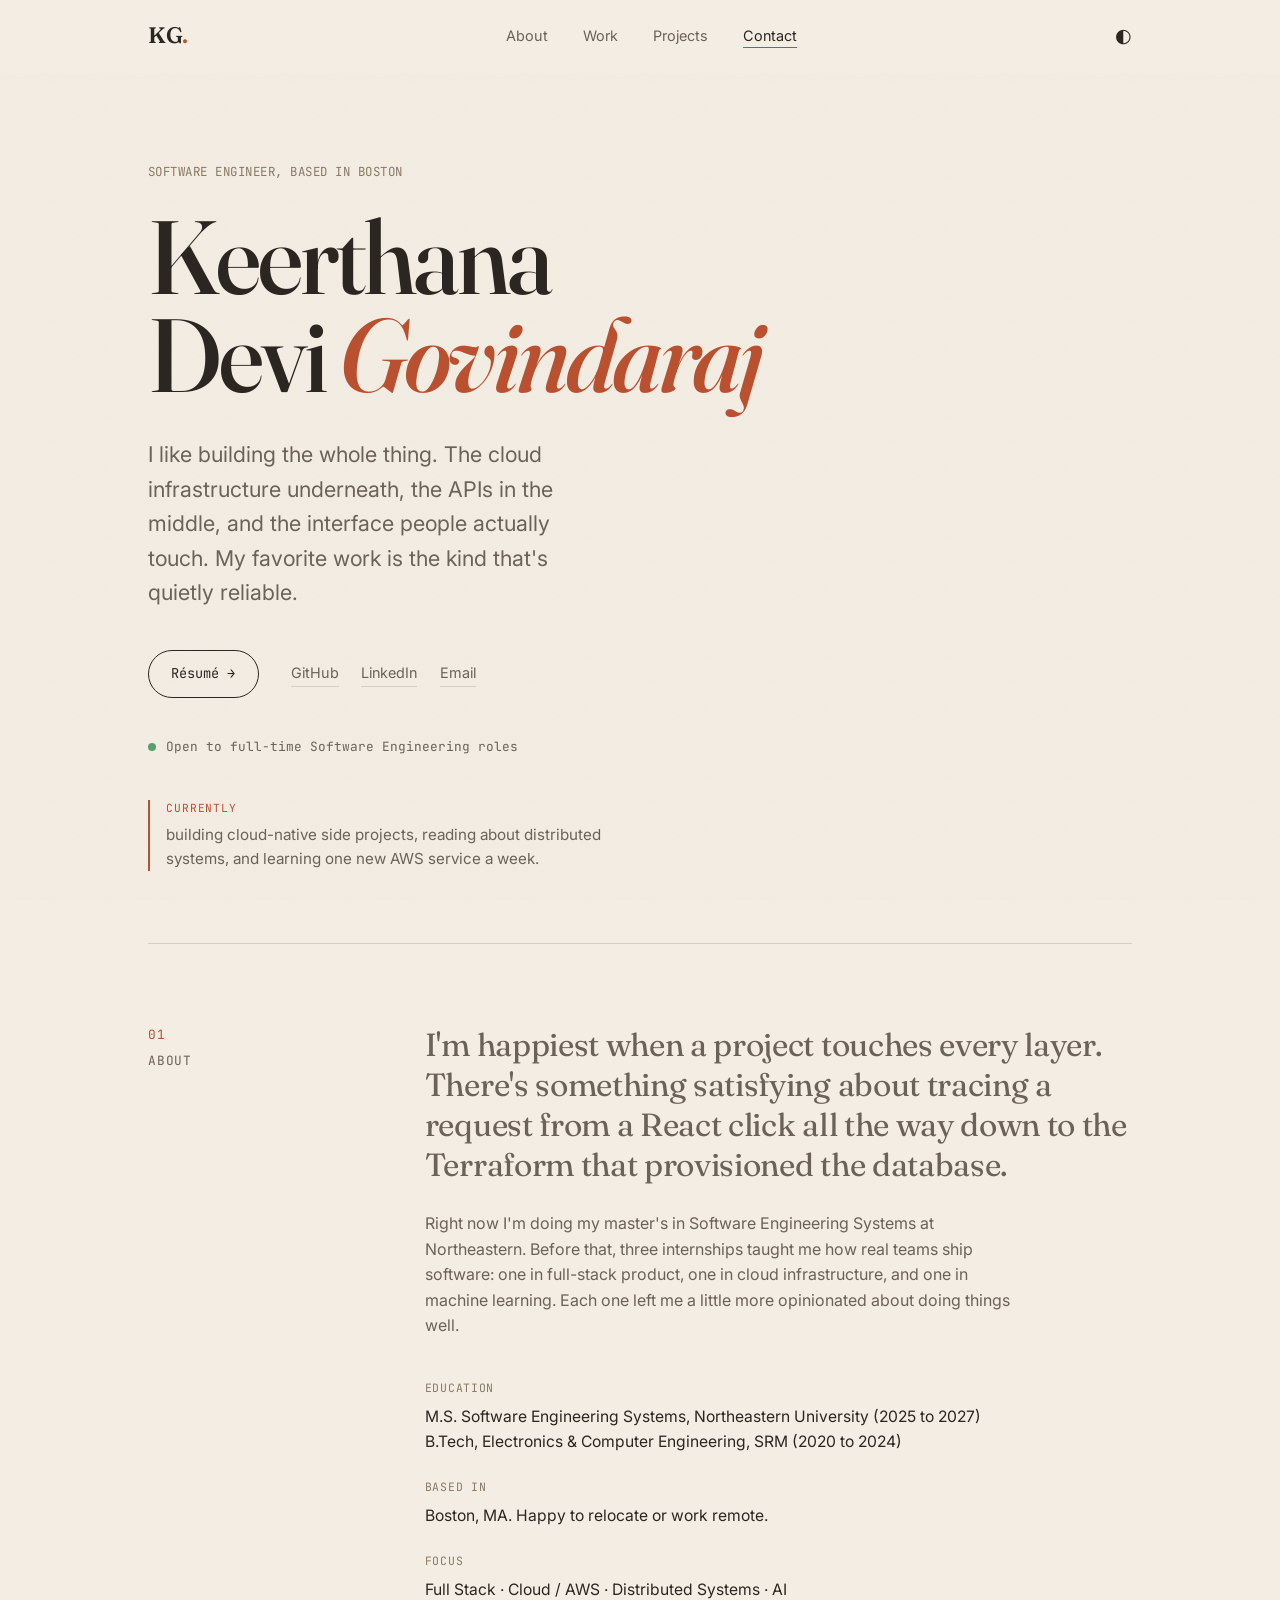
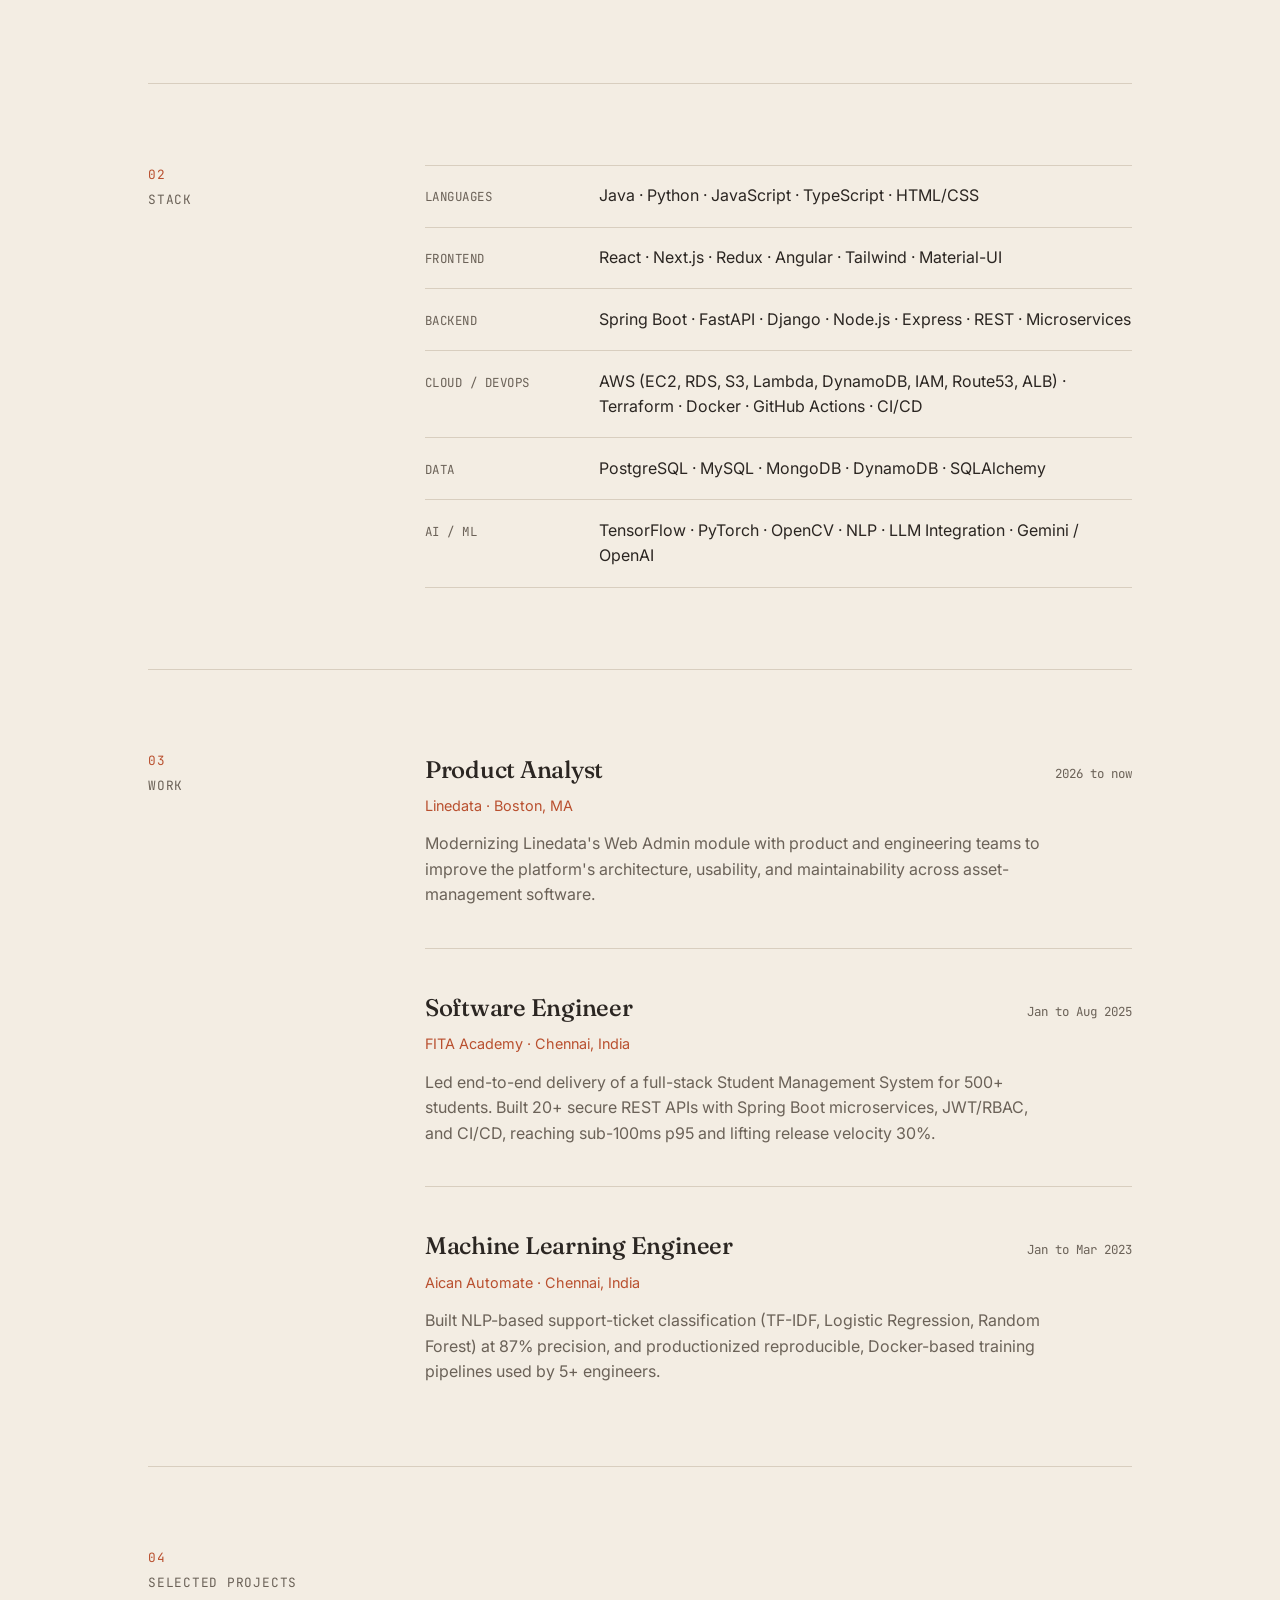
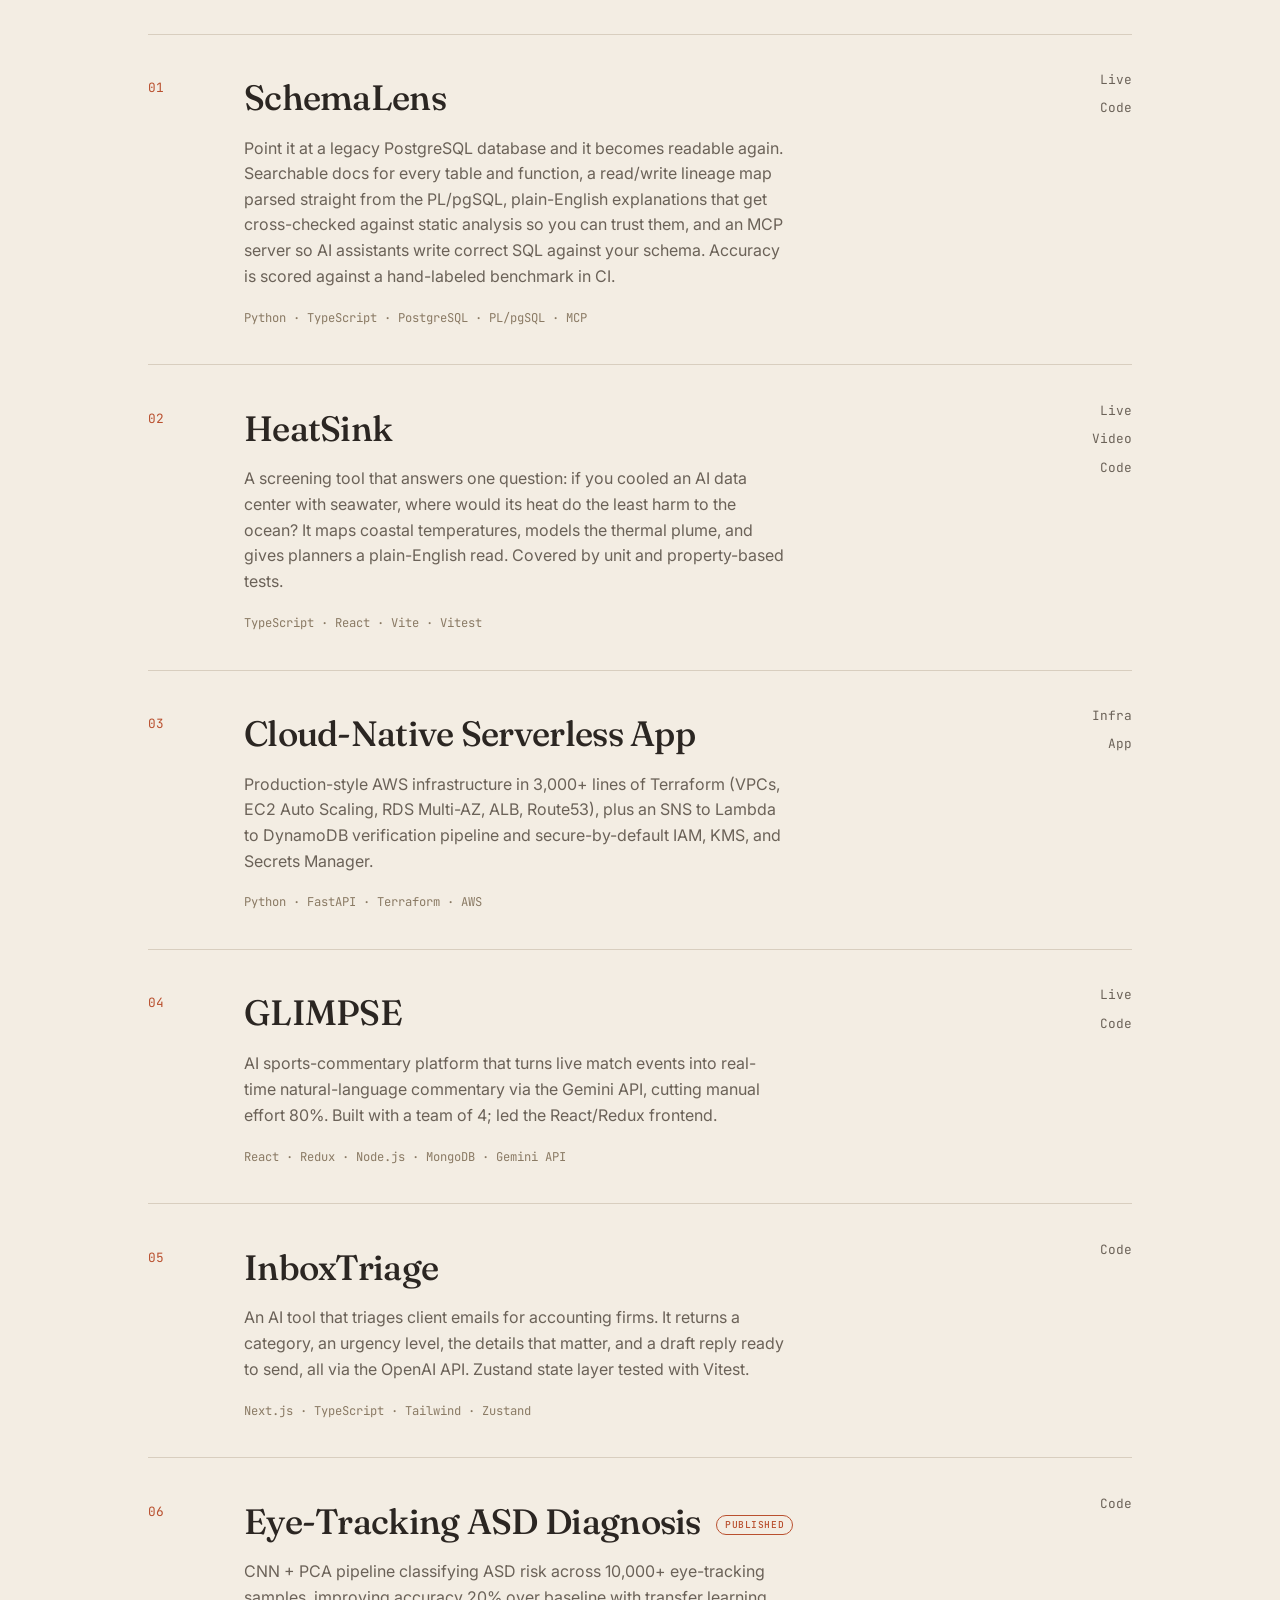
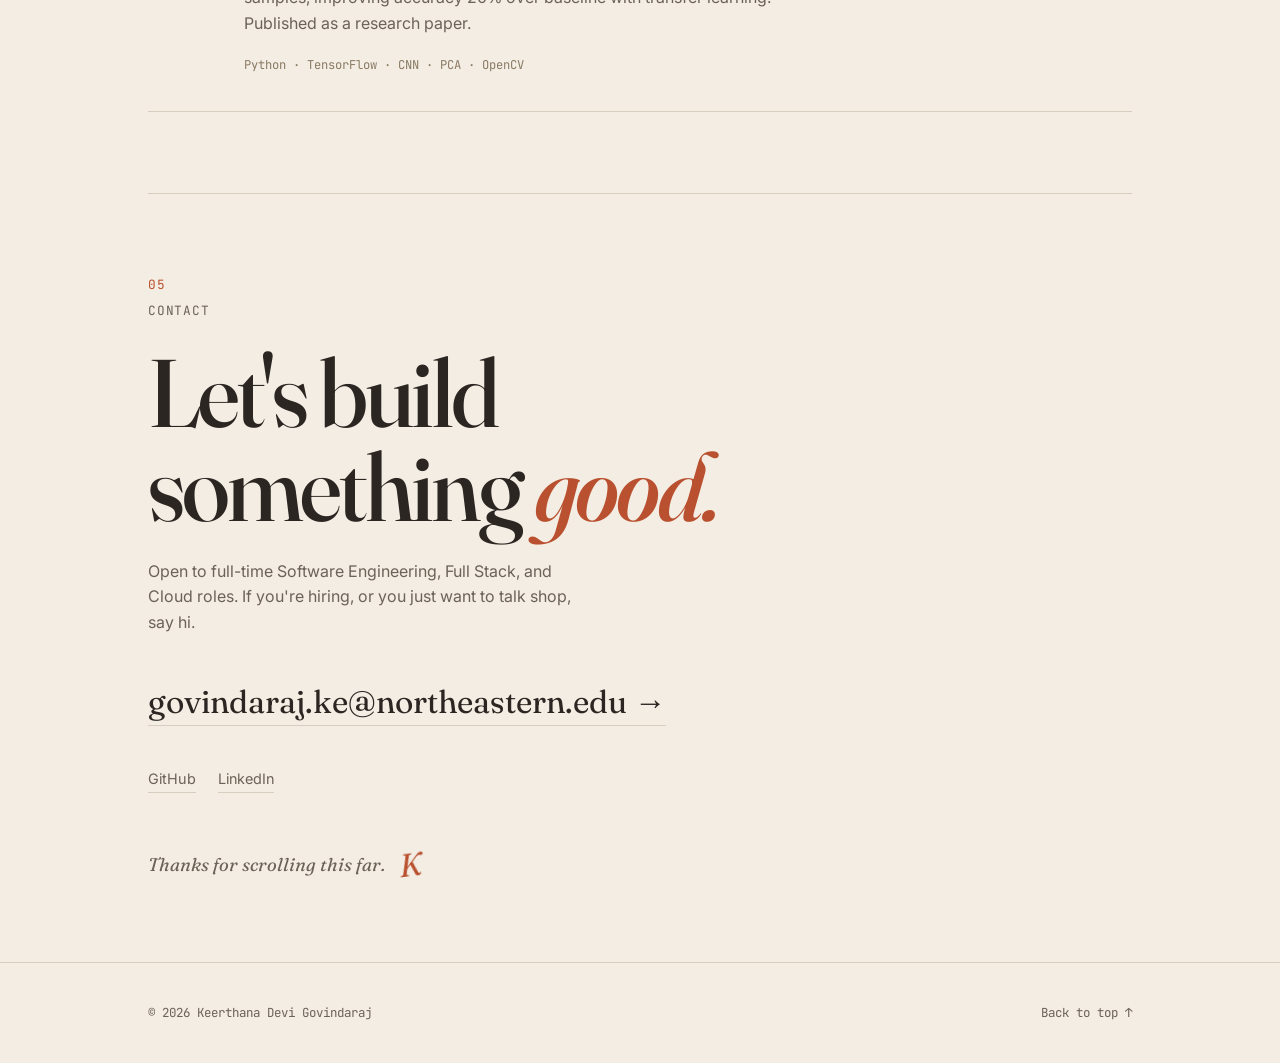
==== index.html @ 341dcd25 "Add SchemaLens as lead project (portfolio + resume) - Portfolio: SchemaLens featured first; projects" ====
<!DOCTYPE html>
<html lang="en">
<head>
   <meta charset="UTF-8" />
   <meta name="viewport" content="width=device-width, initial-scale=1.0" />

   <!-- SEO -->
   <meta name="description" content="Keerthana Devi Govindaraj - Full Stack Software Engineer specializing in cloud-native systems, scalable APIs, and AI-powered applications. MS Software Engineering @ Northeastern. Open to full-time SWE roles." />
   <meta name="keywords" content="Full Stack Developer, Software Engineer, React, Cloud Engineer, AWS, AI Engineer, Keerthana Devi Govindaraj" />
   <meta name="author" content="Keerthana Devi Govindaraj" />
   <meta name="robots" content="index, follow" />
   <link rel="canonical" href="https://keerthanadevigportfolio.netlify.app/" />

   <!-- Open Graph -->
   <meta property="og:title" content="Keerthana Devi Govindaraj | Full Stack Software Engineer" />
   <meta property="og:description" content="Full Stack Software Engineer building cloud-native systems and AI-powered applications. Open to full-time SWE roles." />
   <meta property="og:type" content="website" />
   <meta property="og:url" content="https://keerthanadevigportfolio.netlify.app/" />
   <meta property="og:image" content="img/android-chrome-512x512.png" />
   <meta name="twitter:card" content="summary_large_image" />

   <!-- Favicon -->
   <link rel="icon" type="image/png" sizes="512x512" href="img/android-chrome-512x512.png" />
   <link rel="icon" type="image/png" sizes="16x16" href="img/favicon-16x16.png" />

   <!-- Fonts -->
   <link rel="preconnect" href="https://fonts.googleapis.com" />
   <link rel="preconnect" href="https://fonts.gstatic.com" crossorigin />
   <link href="https://fonts.googleapis.com/css2?family=Fraunces:ital,opsz,wght@0,9..144,400;0,9..144,500;0,9..144,600;1,9..144,400&family=Inter:wght@400;500;600&family=JetBrains+Mono:wght@400;500&display=swap" rel="stylesheet" />

   <link rel="stylesheet" href="style.css" />

   <title>Keerthana Devi Govindaraj · Full Stack Software Engineer</title>
</head>

<body>

   <div class="cursor-dot" id="cursor-dot" aria-hidden="true"></div>

   <!-- HEADER -->
   <header class="header">
      <nav class="nav container">
         <a href="#home" class="nav__logo">KG<span class="dot">.</span></a>

         <div class="nav__menu" id="nav-menu">
            <ul class="nav__list">
               <i class="nav__close" id="nav-close">&times;</i>
               <li><a href="#about" class="nav__link">About</a></li>
               <li><a href="#work" class="nav__link">Work</a></li>
               <li><a href="#projects" class="nav__link">Projects</a></li>
               <li><a href="#contact" class="nav__link">Contact</a></li>
            </ul>
         </div>

         <div class="nav__actions">
            <button class="change-theme" id="theme-button" aria-label="Toggle theme">◐</button>
            <div class="nav__toggle" id="nav-toggle" aria-label="Open menu">
               <span></span><span></span>
            </div>
         </div>
      </nav>
   </header>

   <main>

   <!-- HERO -->
   <section class="hero" id="home">
      <div class="container">
         <span class="eyebrow" data-reveal>Software Engineer, based in Boston</span>
         <h1 class="hero__title" data-reveal>
            Keerthana<br/>Devi <em>Govindaraj</em>
         </h1>
         <p class="hero__lead" data-reveal>
            I like building the whole thing. The cloud infrastructure
            underneath, the APIs in the middle, and the interface people
            actually touch. My favorite work is the kind that's quietly
            reliable.
         </p>

         <div class="hero__meta" data-reveal>
            <a href="Keerthana_Devi_Govindaraj_Resume-SDE.pdf" target="_blank" rel="noopener" class="btn">Résumé &rarr;</a>
            <div class="hero__links">
               <a href="https://github.com/KeerthanaDeviGovindaraj" target="_blank" rel="noopener">GitHub</a>
               <a href="https://www.linkedin.com/in/keerthanadevig28062002/" target="_blank" rel="noopener">LinkedIn</a>
               <a href="mailto:govindaraj.ke@northeastern.edu">Email</a>
            </div>
         </div>

         <div class="hero__status" data-reveal>
            <span class="pulse"></span> Open to full-time Software Engineering roles
         </div>

         <p class="hero__currently" data-reveal>
            <span class="currently__k">Currently</span>
            building cloud-native side projects, reading about distributed
            systems, and learning one new AWS service a week.
         </p>
      </div>
   </section>

   <div class="rule container"></div>

   <!-- ABOUT -->
   <section class="about" id="about">
      <div class="container grid-2">
         <div class="section-label" data-reveal><span>01</span> About</div>
         <div class="about__body">
            <p class="lead" data-reveal>
               I'm happiest when a project touches every layer. There's
               something satisfying about tracing a request from a React click
               all the way down to the Terraform that provisioned the database.
            </p>
            <p data-reveal>
               Right now I'm doing my master's in Software Engineering Systems
               at Northeastern. Before that, three internships taught me how
               real teams ship software: one in full-stack product, one in
               cloud infrastructure, and one in machine learning. Each one left
               me a little more opinionated about doing things well.
            </p>

            <dl class="facts" data-reveal>
               <div><dt>Education</dt><dd>M.S. Software Engineering Systems, Northeastern University (2025 to 2027)<br/>B.Tech, Electronics &amp; Computer Engineering, SRM (2020 to 2024)</dd></div>
               <div><dt>Based in</dt><dd>Boston, MA. Happy to relocate or work remote.</dd></div>
               <div><dt>Focus</dt><dd>Full Stack · Cloud / AWS · Distributed Systems · AI</dd></div>
            </dl>
         </div>
      </div>
   </section>

   <div class="rule container"></div>

   <!-- SKILLS -->
   <section class="skills" id="skills">
      <div class="container grid-2">
         <div class="section-label" data-reveal><span>02</span> Stack</div>
         <div class="skills__body">
            <div class="skill-row" data-reveal><span class="k">Languages</span><span class="v">Java · Python · JavaScript · TypeScript · HTML/CSS</span></div>
            <div class="skill-row" data-reveal><span class="k">Frontend</span><span class="v">React · Next.js · Redux · Angular · Tailwind · Material-UI</span></div>
            <div class="skill-row" data-reveal><span class="k">Backend</span><span class="v">Spring Boot · FastAPI · Django · Node.js · Express · REST · Microservices</span></div>
            <div class="skill-row" data-reveal><span class="k">Cloud / DevOps</span><span class="v">AWS (EC2, RDS, S3, Lambda, DynamoDB, IAM, Route53, ALB) · Terraform · Docker · GitHub Actions · CI/CD</span></div>
            <div class="skill-row" data-reveal><span class="k">Data</span><span class="v">PostgreSQL · MySQL · MongoDB · DynamoDB · SQLAlchemy</span></div>
            <div class="skill-row" data-reveal><span class="k">AI / ML</span><span class="v">TensorFlow · PyTorch · OpenCV · NLP · LLM Integration · Gemini / OpenAI</span></div>
         </div>
      </div>
   </section>

   <div class="rule container"></div>

   <!-- WORK / EXPERIENCE -->
   <section class="work" id="work">
      <div class="container grid-2">
         <div class="section-label" data-reveal><span>03</span> Work</div>
         <div class="work__body">

            <article class="xp" data-reveal>
               <div class="xp__head">
                  <h3>Product Analyst</h3>
                  <span class="xp__date">2026 to now</span>
               </div>
               <span class="xp__org">Linedata · Boston, MA</span>
               <p>Modernizing Linedata's Web Admin module with product and engineering teams to improve the platform's architecture, usability, and maintainability across asset-management software.</p>
            </article>

            <article class="xp" data-reveal>
               <div class="xp__head">
                  <h3>Software Engineer</h3>
                  <span class="xp__date">Jan to Aug 2025</span>
               </div>
               <span class="xp__org">FITA Academy · Chennai, India</span>
               <p>Led end-to-end delivery of a full-stack Student Management System for 500+ students. Built 20+ secure REST APIs with Spring Boot microservices, JWT/RBAC, and CI/CD, reaching sub-100ms p95 and lifting release velocity 30%.</p>
            </article>

            <article class="xp" data-reveal>
               <div class="xp__head">
                  <h3>Machine Learning Engineer</h3>
                  <span class="xp__date">Jan to Mar 2023</span>
               </div>
               <span class="xp__org">Aican Automate · Chennai, India</span>
               <p>Built NLP-based support-ticket classification (TF-IDF, Logistic Regression, Random Forest) at 87% precision, and productionized reproducible, Docker-based training pipelines used by 5+ engineers.</p>
            </article>

         </div>
      </div>
   </section>

   <div class="rule container"></div>

   <!-- PROJECTS -->
   <section class="projects" id="projects">
      <div class="container">
         <div class="section-label projects__label" data-reveal><span>04</span> Selected Projects</div>

         <ol class="proj-list">

            <li class="proj" data-reveal>
               <span class="proj__no">01</span>
               <div class="proj__main">
                  <h3 class="proj__title">SchemaLens</h3>
                  <p class="proj__desc">Point it at a legacy PostgreSQL database and it becomes readable again. Searchable docs for every table and function, a read/write lineage map parsed straight from the PL/pgSQL, plain-English explanations that get cross-checked against static analysis so you can trust them, and an MCP server so AI assistants write correct SQL against your schema. Accuracy is scored against a hand-labeled benchmark in CI.</p>
                  <span class="proj__tech">Python · TypeScript · PostgreSQL · PL/pgSQL · MCP</span>
               </div>
               <div class="proj__links">
                  <a href="https://web-sigma-six-99.vercel.app" target="_blank" rel="noopener">Live</a>
                  <a href="https://github.com/KeerthanaDeviGovindaraj/schemalens" target="_blank" rel="noopener">Code</a>
               </div>
            </li>

            <li class="proj" data-reveal>
               <span class="proj__no">02</span>
               <div class="proj__main">
                  <h3 class="proj__title">HeatSink</h3>
                  <p class="proj__desc">A screening tool that answers one question: if you cooled an AI data center with seawater, where would its heat do the least harm to the ocean? It maps coastal temperatures, models the thermal plume, and gives planners a plain-English read. Covered by unit and property-based tests.</p>
                  <span class="proj__tech">TypeScript · React · Vite · Vitest</span>
               </div>
               <div class="proj__links">
                  <a href="https://keerthanadevigovindaraj.github.io/HeatSink/" target="_blank" rel="noopener">Live</a>
                  <a href="https://youtu.be/4AGqKQUWBaI" target="_blank" rel="noopener">Video</a>
                  <a href="https://github.com/KeerthanaDeviGovindaraj/HeatSink" target="_blank" rel="noopener">Code</a>
               </div>
            </li>

            <li class="proj" data-reveal>
               <span class="proj__no">03</span>
               <div class="proj__main">
                  <h3 class="proj__title">Cloud-Native Serverless App</h3>
                  <p class="proj__desc">Production-style AWS infrastructure in 3,000+ lines of Terraform (VPCs, EC2 Auto Scaling, RDS Multi-AZ, ALB, Route53), plus an SNS to Lambda to DynamoDB verification pipeline and secure-by-default IAM, KMS, and Secrets Manager.</p>
                  <span class="proj__tech">Python · FastAPI · Terraform · AWS</span>
               </div>
               <div class="proj__links">
                  <a href="https://github.com/KeerthanaDeviGovindaraj/tf-infra-fork" target="_blank" rel="noopener">Infra</a>
                  <a href="https://github.com/KeerthanaDeviGovindaraj/webapp-FORK" target="_blank" rel="noopener">App</a>
               </div>
            </li>

            <li class="proj" data-reveal>
               <span class="proj__no">04</span>
               <div class="proj__main">
                  <h3 class="proj__title">GLIMPSE</h3>
                  <p class="proj__desc">AI sports-commentary platform that turns live match events into real-time natural-language commentary via the Gemini API, cutting manual effort 80%. Built with a team of 4; led the React/Redux frontend.</p>
                  <span class="proj__tech">React · Redux · Node.js · MongoDB · Gemini API</span>
               </div>
               <div class="proj__links">
                  <a href="https://glimpse-kappa.vercel.app/" target="_blank" rel="noopener">Live</a>
                  <a href="https://github.com/KeerthanaDeviGovindaraj/GLIMPSE" target="_blank" rel="noopener">Code</a>
               </div>
            </li>

            <li class="proj" data-reveal>
               <span class="proj__no">05</span>
               <div class="proj__main">
                  <h3 class="proj__title">InboxTriage</h3>
                  <p class="proj__desc">An AI tool that triages client emails for accounting firms. It returns a category, an urgency level, the details that matter, and a draft reply ready to send, all via the OpenAI API. Zustand state layer tested with Vitest.</p>
                  <span class="proj__tech">Next.js · TypeScript · Tailwind · Zustand</span>
               </div>
               <div class="proj__links">
                  <a href="https://github.com/KeerthanaDeviGovindaraj/inboxtriage" target="_blank" rel="noopener">Code</a>
               </div>
            </li>

            <li class="proj" data-reveal>
               <span class="proj__no">06</span>
               <div class="proj__main">
                  <h3 class="proj__title">Eye-Tracking ASD Diagnosis <span class="tag">Published</span></h3>
                  <p class="proj__desc">CNN + PCA pipeline classifying ASD risk across 10,000+ eye-tracking samples, improving accuracy 20% over baseline with transfer learning. Published as a research paper.</p>
                  <span class="proj__tech">Python · TensorFlow · CNN · PCA · OpenCV</span>
               </div>
               <div class="proj__links">
                  <a href="https://github.com/KeerthanaDeviGovindaraj/Autism_Eye" target="_blank" rel="noopener">Code</a>
               </div>
            </li>

         </ol>
      </div>
   </section>

   <div class="rule container"></div>

   <!-- CONTACT -->
   <section class="contact" id="contact">
      <div class="container">
         <div class="section-label" data-reveal><span>05</span> Contact</div>
         <h2 class="contact__title" data-reveal>Let's build<br/>something <em>good.</em></h2>
         <p class="contact__lead" data-reveal>Open to full-time Software Engineering, Full Stack, and Cloud roles. If you're hiring, or you just want to talk shop, say hi.</p>
         <a href="mailto:govindaraj.ke@northeastern.edu" class="contact__email" data-reveal>govindaraj.ke@northeastern.edu &rarr;</a>
         <div class="hero__links contact__links" data-reveal>
            <a href="https://github.com/KeerthanaDeviGovindaraj" target="_blank" rel="noopener">GitHub</a>
            <a href="https://www.linkedin.com/in/keerthanadevig28062002/" target="_blank" rel="noopener">LinkedIn</a>
         </div>

         <p class="signature" data-reveal>Thanks for scrolling this far.<span class="sig__mark">K</span></p>
      </div>
   </section>

   </main>

   <footer class="footer">
      <div class="container footer__row">
         <span>© 2026 Keerthana Devi Govindaraj</span>
         <a href="#home">Back to top &uarr;</a>
      </div>
   </footer>

   <script src="script.js"></script>
</body>
</html>
---- style.css ----
/* ======================================================
   KEERTHANA DEVI GOVINDARAJ — PORTFOLIO
   Editorial / beige / minimal
====================================================== */

:root{
   /* Beige / paper palette */
   --bg:        #F3EDE3;
   --bg-2:      #EFE8DC;
   --surface:   #FAF6EF;
   --ink:       #2B2622;
   --ink-soft:  #6B6258;
   --line:      #D8CEBF;
   --accent:    #B9502F; /* clay / terracotta */
   --accent-2:  #8A7A64;

   --serif: 'Fraunces', Georgia, serif;
   --sans:  'Inter', system-ui, sans-serif;
   --mono:  'JetBrains Mono', ui-monospace, monospace;

   --maxw: 1080px;
   --ease: cubic-bezier(.2,.7,.2,1);
}

body.dark{
   --bg:        #201C19;
   --bg-2:      #262019;
   --surface:   #2A2520;
   --ink:       #EFE7DA;
   --ink-soft:  #A79C8C;
   --line:      #3A332B;
   --accent:    #D9775A;
   --accent-2:  #B9A98E;
}

*{ margin:0; padding:0; box-sizing:border-box; }

html{ scroll-behavior:smooth; }

body{
   font-family:var(--sans);
   background:var(--bg);
   color:var(--ink);
   line-height:1.6;
   -webkit-font-smoothing:antialiased;
   overflow-x:hidden;
   transition:background .5s var(--ease), color .5s var(--ease);
}

/* subtle paper grain */
body::before{
   content:'';
   position:fixed;
   inset:0;
   z-index:-1;
   pointer-events:none;
   opacity:.035;
   background-image:url("data:image/svg+xml,%3Csvg xmlns='http://www.w3.org/2000/svg' width='120' height='120'%3E%3Cfilter id='n'%3E%3CfeTurbulence type='fractalNoise' baseFrequency='.9' numOctaves='2'/%3E%3C/filter%3E%3Crect width='100%25' height='100%25' filter='url(%23n)'/%3E%3C/svg%3E");
}

a{ color:inherit; text-decoration:none; }
em{ font-style:italic; color:var(--accent); }

.container{
   width:100%;
   max-width:var(--maxw);
   margin-inline:auto;
   padding-inline:clamp(1.25rem, 5vw, 3rem);
}

/* ---------- Header ---------- */
.header{
   position:fixed;
   top:0; left:0;
   width:100%;
   z-index:100;
   background:color-mix(in srgb, var(--bg) 82%, transparent);
   backdrop-filter:blur(12px);
   border-bottom:1px solid transparent;
   transition:border-color .4s var(--ease), background .4s var(--ease);
}
.header.scrolled{ border-bottom:1px solid var(--line); }

.nav{
   height:72px;
   display:flex;
   align-items:center;
   justify-content:space-between;
}
.nav__logo{
   font-family:var(--serif);
   font-size:1.4rem;
   font-weight:600;
   letter-spacing:-.02em;
}
.nav__logo .dot{ color:var(--accent); }

.nav__list{
   display:flex;
   gap:2.2rem;
   list-style:none;
   align-items:center;
}
.nav__link{
   font-size:.9rem;
   color:var(--ink-soft);
   position:relative;
   transition:color .3s var(--ease);
}
.nav__link::after{
   content:'';
   position:absolute;
   left:0; bottom:-4px;
   width:0; height:1px;
   background:var(--accent);
   transition:width .3s var(--ease);
}
.nav__link:hover,
.nav__link.active{ color:var(--ink); }
.nav__link:hover::after,
.nav__link.active::after{ width:100%; }

.nav__actions{ display:flex; align-items:center; gap:1.2rem; }
.change-theme{
   background:none; border:none; cursor:pointer;
   font-size:1.2rem; color:var(--ink);
   line-height:1;
   transition:transform .4s var(--ease);
}
.change-theme:hover{ transform:rotate(180deg); }

.nav__toggle{ display:none; flex-direction:column; gap:5px; cursor:pointer; }
.nav__toggle span{ width:22px; height:1.5px; background:var(--ink); transition:.3s; }
.nav__close{ display:none; }

/* ---------- Hero ---------- */
.hero{ padding:clamp(9rem,18vh,13rem) 0 clamp(4rem,8vh,6rem); }
.eyebrow{
   font-family:var(--mono);
   font-size:.78rem;
   letter-spacing:.04em;
   text-transform:uppercase;
   color:var(--accent-2);
   display:block;
   margin-bottom:1.6rem;
}
.hero__title{
   font-family:var(--serif);
   font-weight:500;
   font-size:clamp(3rem, 10vw, 6.5rem);
   line-height:.95;
   letter-spacing:-.03em;
   margin-bottom:2rem;
}
.hero__lead{
   font-size:clamp(1.05rem,2.2vw,1.35rem);
   max-width:36ch;
   color:var(--ink-soft);
   margin-bottom:2.5rem;
}
.hero__meta{
   display:flex;
   align-items:center;
   gap:2rem;
   flex-wrap:wrap;
   margin-bottom:2.2rem;
}
.hero__links{ display:flex; gap:1.4rem; }
.hero__links a{
   font-size:.9rem;
   color:var(--ink-soft);
   border-bottom:1px solid var(--line);
   padding-bottom:2px;
   transition:color .3s var(--ease), border-color .3s var(--ease);
}
.hero__links a:hover{ color:var(--accent); border-color:var(--accent); }

.btn{
   display:inline-flex;
   align-items:center;
   font-family:var(--mono);
   font-size:.85rem;
   padding:.75rem 1.4rem;
   border:1px solid var(--ink);
   border-radius:999px;
   transition:background .3s var(--ease), color .3s var(--ease);
}
.btn:hover{ background:var(--ink); color:var(--bg); }

.hero__status{
   display:inline-flex;
   align-items:center;
   gap:.6rem;
   font-family:var(--mono);
   font-size:.8rem;
   color:var(--ink-soft);
}
.pulse{
   width:8px; height:8px; border-radius:50%;
   background:#5a9e6f;
   box-shadow:0 0 0 0 rgba(90,158,111,.6);
   animation:pulse 2.4s infinite;
}
@keyframes pulse{
   0%{ box-shadow:0 0 0 0 rgba(90,158,111,.55); }
   70%{ box-shadow:0 0 0 8px rgba(90,158,111,0); }
   100%{ box-shadow:0 0 0 0 rgba(90,158,111,0); }
}

.hero__currently{
   margin-top:2.6rem;
   max-width:46ch;
   font-size:.95rem;
   color:var(--ink-soft);
   border-left:2px solid var(--accent);
   padding-left:1rem;
}
.currently__k{
   font-family:var(--mono);
   font-size:.7rem;
   text-transform:uppercase;
   letter-spacing:.08em;
   color:var(--accent);
   display:block;
   margin-bottom:.3rem;
}

/* ---------- Signature ---------- */
.signature{
   margin-top:3.5rem;
   font-family:var(--serif);
   font-style:italic;
   font-size:1.15rem;
   color:var(--ink-soft);
   display:flex;
   align-items:center;
   gap:.9rem;
}
.sig__mark{
   font-family:var(--serif);
   font-style:italic;
   font-size:2rem;
   color:var(--accent);
   line-height:1;
   transform:rotate(-8deg);
   display:inline-block;
}

/* ---------- Cursor dot (pointer devices only) ---------- */
.cursor-dot{
   position:fixed;
   top:0; left:0;
   width:10px; height:10px;
   border-radius:50%;
   background:var(--accent);
   pointer-events:none;
   z-index:9999;
   mix-blend-mode:multiply;
   transform:translate(-50%,-50%);
   transition:width .25s var(--ease), height .25s var(--ease), opacity .3s var(--ease);
   opacity:0;
}
body.dark .cursor-dot{ mix-blend-mode:screen; }
.cursor-dot.hover{ width:46px; height:46px; opacity:.35; }
@media (hover:none),(pointer:coarse){ .cursor-dot{ display:none; } }

/* ---------- Rule ---------- */
.rule{ height:1px; }
.rule::after{
   content:'';
   display:block;
   height:1px;
   background:var(--line);
}

/* ---------- Section scaffold ---------- */
section{ padding:clamp(4rem,9vh,7rem) 0; }
.grid-2{
   display:grid;
   grid-template-columns:200px 1fr;
   gap:clamp(2rem,6vw,5rem);
   align-items:start;
}
.section-label{
   font-family:var(--mono);
   font-size:.8rem;
   text-transform:uppercase;
   letter-spacing:.06em;
   color:var(--ink-soft);
   position:sticky;
   top:100px;
}
.section-label span{ color:var(--accent); display:block; margin-bottom:.3rem; }

/* ---------- About ---------- */
.about__body .lead{
   font-family:var(--serif);
   font-size:clamp(1.4rem,3vw,2rem);
   line-height:1.25;
   font-weight:400;
   margin-bottom:1.6rem;
   letter-spacing:-.01em;
}
.about__body p{ color:var(--ink-soft); max-width:60ch; margin-bottom:1.2rem; }

.facts{ margin-top:2.5rem; display:grid; gap:1.5rem; }
.facts dt{
   font-family:var(--mono);
   font-size:.72rem;
   text-transform:uppercase;
   letter-spacing:.06em;
   color:var(--accent-2);
   margin-bottom:.4rem;
}
.facts dd{ font-size:.98rem; }

/* ---------- Skills ---------- */
.skill-row{
   display:grid;
   grid-template-columns:150px 1fr;
   gap:1.5rem;
   padding:1.1rem 0;
   border-bottom:1px solid var(--line);
   align-items:baseline;
}
.skill-row:first-child{ border-top:1px solid var(--line); }
.skill-row .k{
   font-family:var(--mono);
   font-size:.78rem;
   text-transform:uppercase;
   letter-spacing:.04em;
   color:var(--ink-soft);
}
.skill-row .v{ font-size:1rem; }

/* ---------- Work ---------- */
.work__body{ display:grid; gap:2.5rem; }
.xp{ padding-bottom:2.5rem; border-bottom:1px solid var(--line); }
.xp:last-child{ border-bottom:none; padding-bottom:0; }
.xp__head{
   display:flex;
   justify-content:space-between;
   align-items:baseline;
   gap:1rem;
   flex-wrap:wrap;
}
.xp__head h3{
   font-family:var(--serif);
   font-size:1.5rem;
   font-weight:500;
   letter-spacing:-.01em;
}
.xp__date{
   font-family:var(--mono);
   font-size:.78rem;
   color:var(--ink-soft);
   white-space:nowrap;
}
.xp__org{
   display:block;
   color:var(--accent);
   font-size:.9rem;
   margin:.3rem 0 .9rem;
}
.xp p{ color:var(--ink-soft); max-width:62ch; }

/* ---------- Projects ---------- */
.projects__label{ position:static; margin-bottom:2.5rem; }
.proj-list{ list-style:none; }
.proj{
   display:grid;
   grid-template-columns:48px 1fr auto;
   gap:clamp(1rem,4vw,3rem);
   padding:2.2rem 0;
   border-top:1px solid var(--line);
   align-items:start;
   transition:padding-left .4s var(--ease);
}
.proj:last-child{ border-bottom:1px solid var(--line); }
.proj:hover{ padding-left:.6rem; }
.proj__no{
   font-family:var(--mono);
   font-size:.8rem;
   color:var(--accent);
   padding-top:.5rem;
}
.proj__title{
   font-family:var(--serif);
   font-size:clamp(1.5rem,3.5vw,2.2rem);
   font-weight:500;
   letter-spacing:-.02em;
   margin-bottom:.6rem;
}
.tag{
   font-family:var(--mono);
   font-size:.6rem;
   text-transform:uppercase;
   letter-spacing:.06em;
   vertical-align:middle;
   color:var(--accent);
   border:1px solid var(--accent);
   border-radius:999px;
   padding:.15rem .5rem;
   margin-left:.5rem;
}
.proj__desc{ color:var(--ink-soft); max-width:54ch; margin-bottom:.9rem; }
.proj__tech{
   font-family:var(--mono);
   font-size:.76rem;
   color:var(--accent-2);
}
.proj__links{
   display:flex;
   flex-direction:column;
   gap:.5rem;
   text-align:right;
}
.proj__links a{
   font-family:var(--mono);
   font-size:.8rem;
   color:var(--ink-soft);
   transition:color .3s var(--ease);
   white-space:nowrap;
}
.proj__links a:hover{ color:var(--accent); }

/* ---------- Contact ---------- */
.contact .section-label{ position:static; margin-bottom:1.5rem; }
.contact__title{
   font-family:var(--serif);
   font-weight:500;
   font-size:clamp(2.8rem,9vw,6rem);
   line-height:.98;
   letter-spacing:-.03em;
   margin-bottom:1.6rem;
}
.contact__lead{ color:var(--ink-soft); max-width:44ch; margin-bottom:2.5rem; }
.contact__email{
   font-family:var(--serif);
   font-size:clamp(1.2rem,3.5vw,2rem);
   border-bottom:1px solid var(--line);
   padding-bottom:.3rem;
   transition:color .3s var(--ease), border-color .3s var(--ease);
}
.contact__email:hover{ color:var(--accent); border-color:var(--accent); }
.contact__links{ margin-top:2.5rem; }

/* ---------- Footer ---------- */
.footer{ padding:2.5rem 0; border-top:1px solid var(--line); }
.footer__row{
   display:flex;
   justify-content:space-between;
   align-items:center;
   font-family:var(--mono);
   font-size:.78rem;
   color:var(--ink-soft);
}
.footer__row a:hover{ color:var(--accent); }

/* ---------- Reveal animation ---------- */
[data-reveal]{
   opacity:0;
   transform:translateY(18px);
   transition:opacity .8s var(--ease), transform .8s var(--ease);
}
[data-reveal].in{ opacity:1; transform:none; }

@media (prefers-reduced-motion:reduce){
   [data-reveal]{ opacity:1; transform:none; transition:none; }
   .pulse{ animation:none; }
   html{ scroll-behavior:auto; }
}

/* ---------- Responsive ---------- */
@media (max-width:820px){
   .grid-2{ grid-template-columns:1fr; gap:1.5rem; }
   .section-label{ position:static; }

   .nav__menu{
      position:fixed;
      inset:0 0 0 auto;
      width:min(78vw,340px);
      background:var(--surface);
      padding:5rem 2rem;
      transform:translateX(100%);
      transition:transform .4s var(--ease);
      border-left:1px solid var(--line);
   }
   .nav__menu.show{ transform:translateX(0); }
   .nav__list{ flex-direction:column; align-items:flex-start; gap:1.6rem; }
   .nav__link{ font-size:1.1rem; }
   .nav__toggle{ display:flex; }
   .nav__close{
      display:block;
      position:absolute;
      top:1.5rem; right:1.5rem;
      font-size:1.8rem;
      cursor:pointer;
      line-height:1;
   }

   .skill-row{ grid-template-columns:1fr; gap:.4rem; }
   .proj{ grid-template-columns:36px 1fr; }
   .proj__links{ grid-column:1 / -1; flex-direction:row; gap:1.4rem; text-align:left; padding-top:.4rem; }
   .hero__meta{ gap:1.2rem; }
}
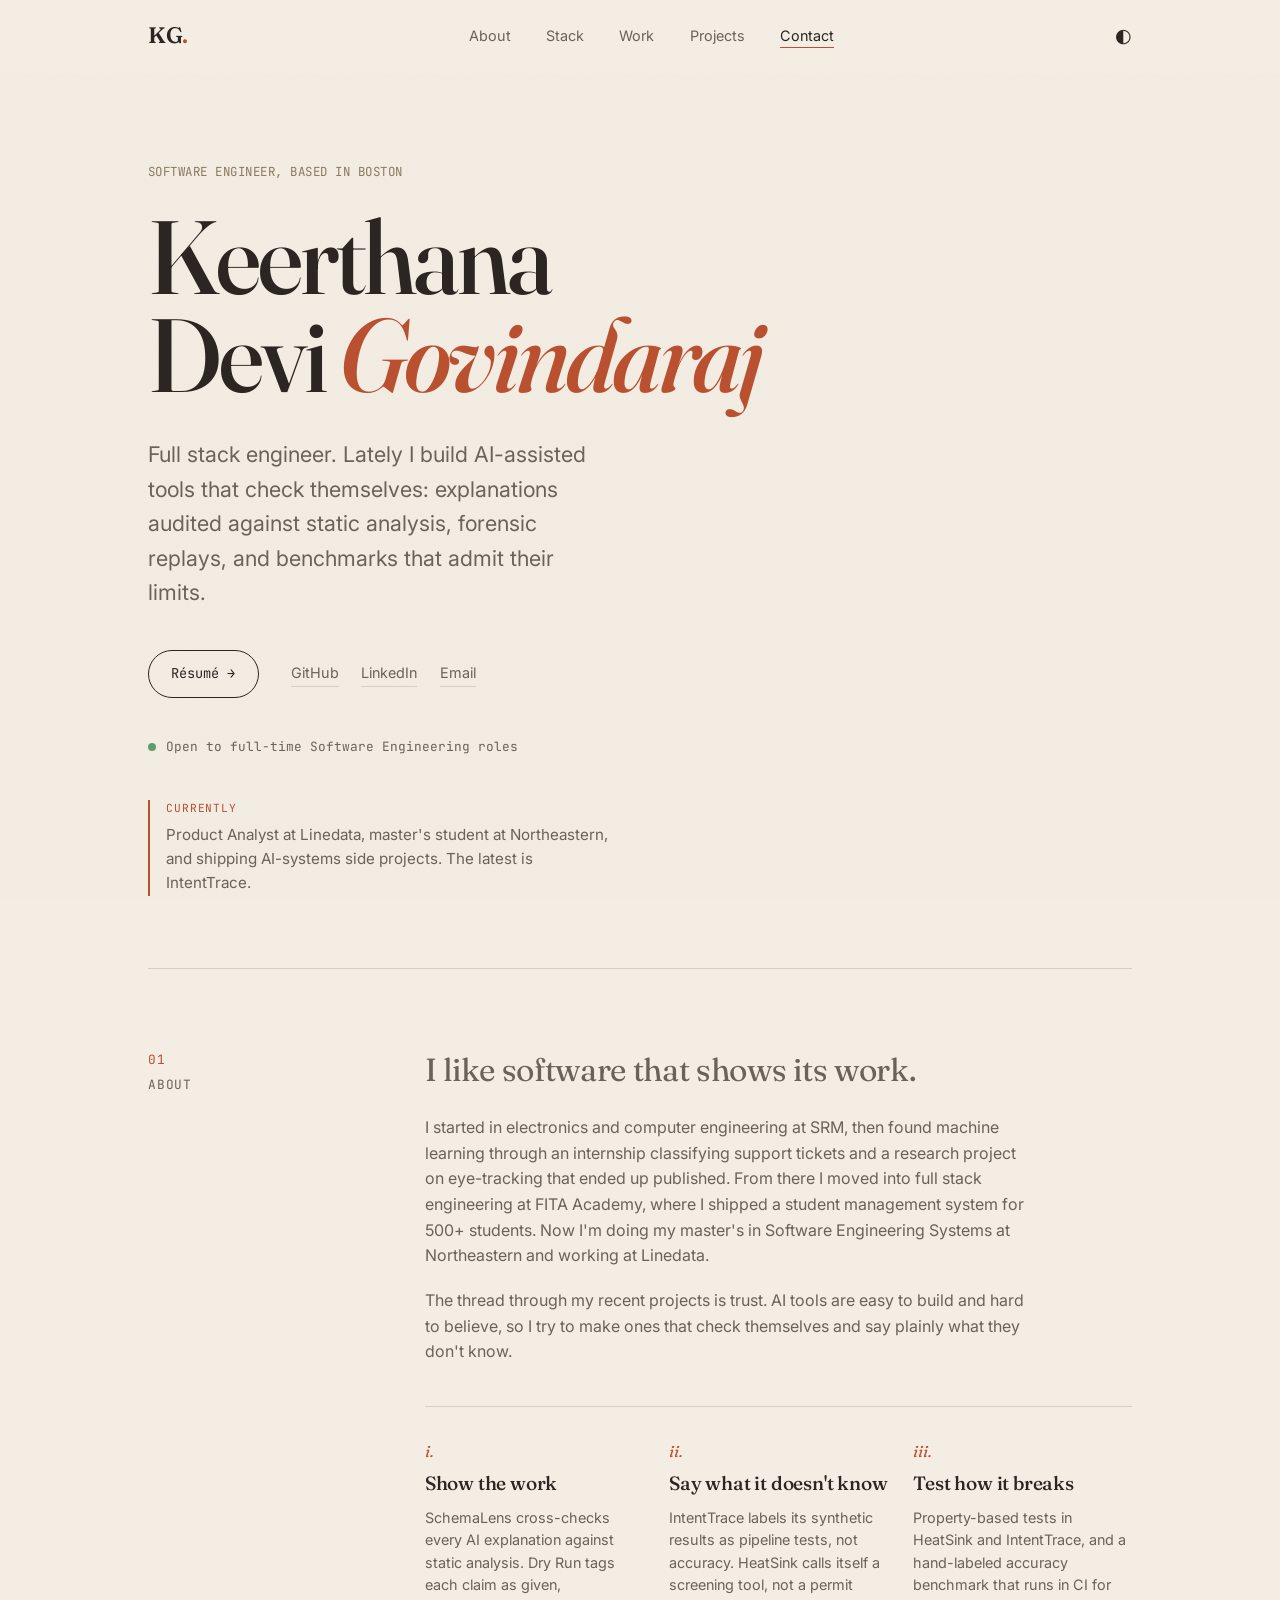
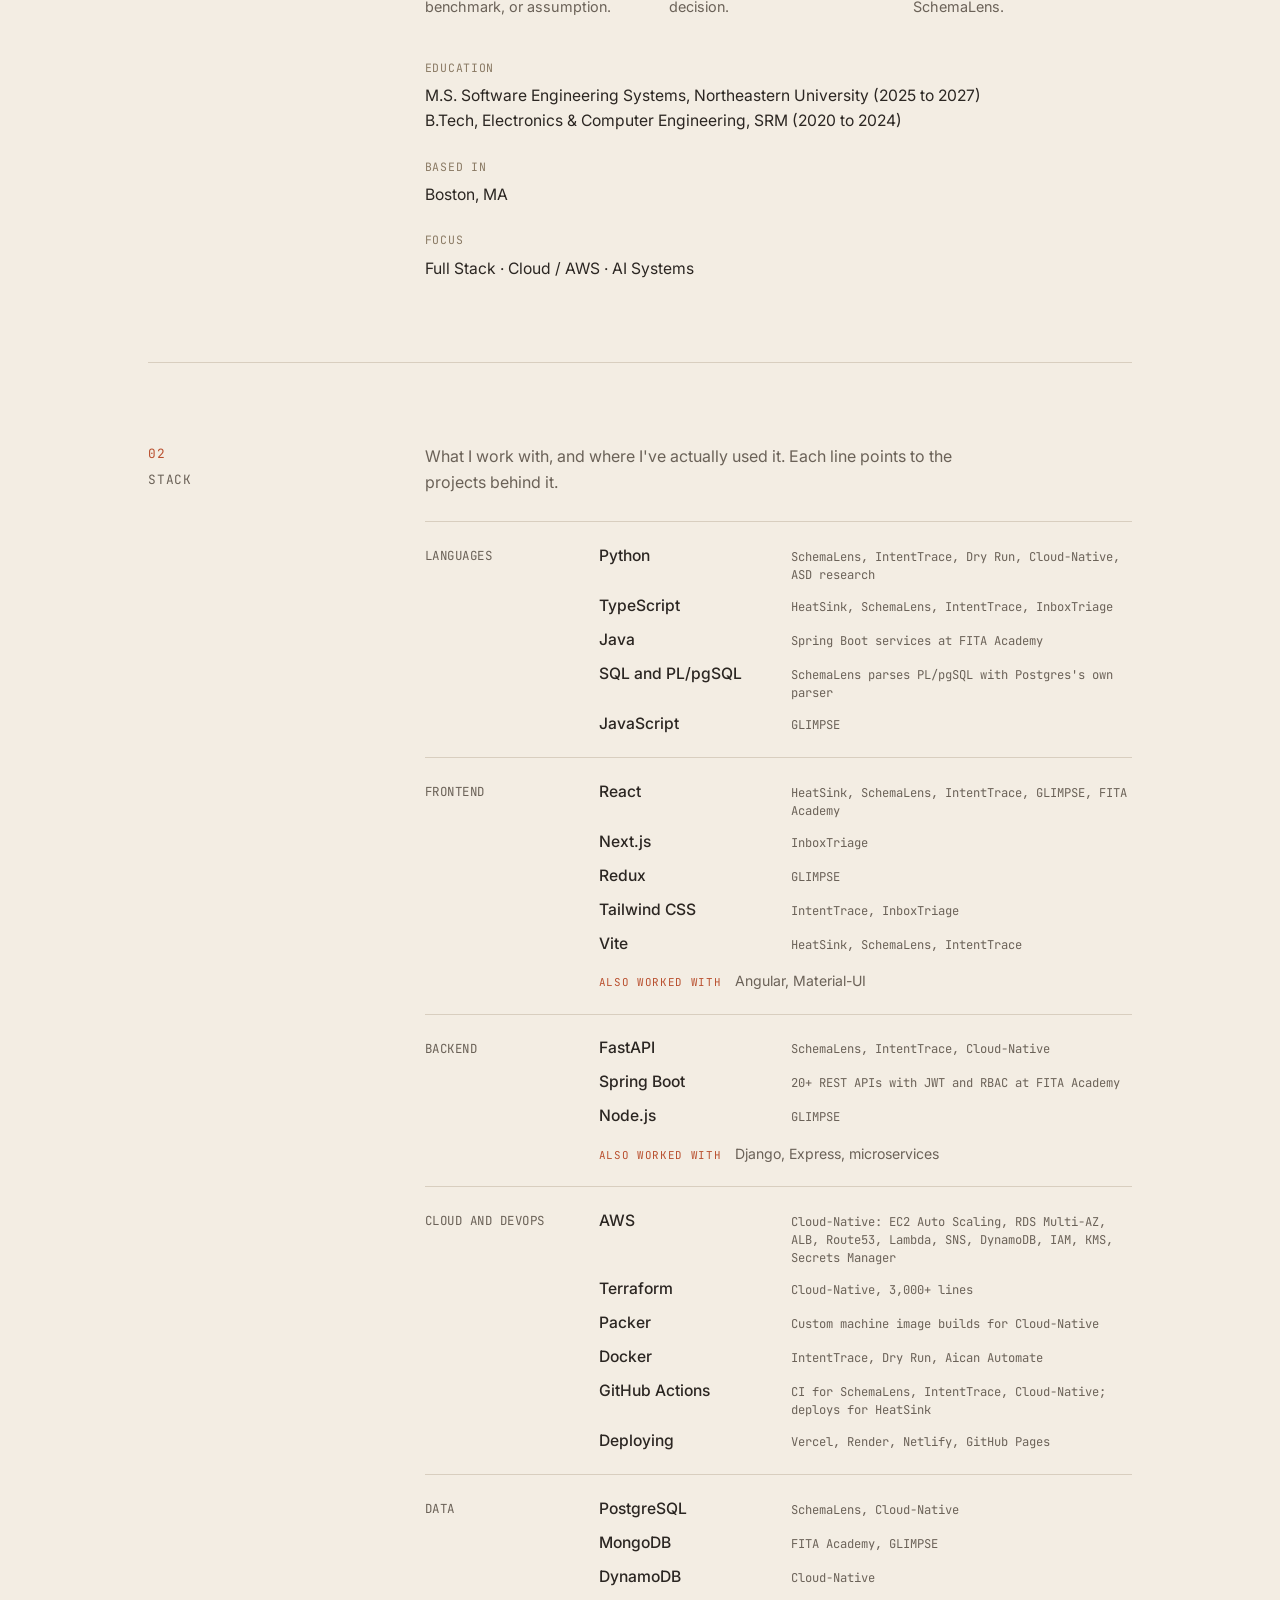
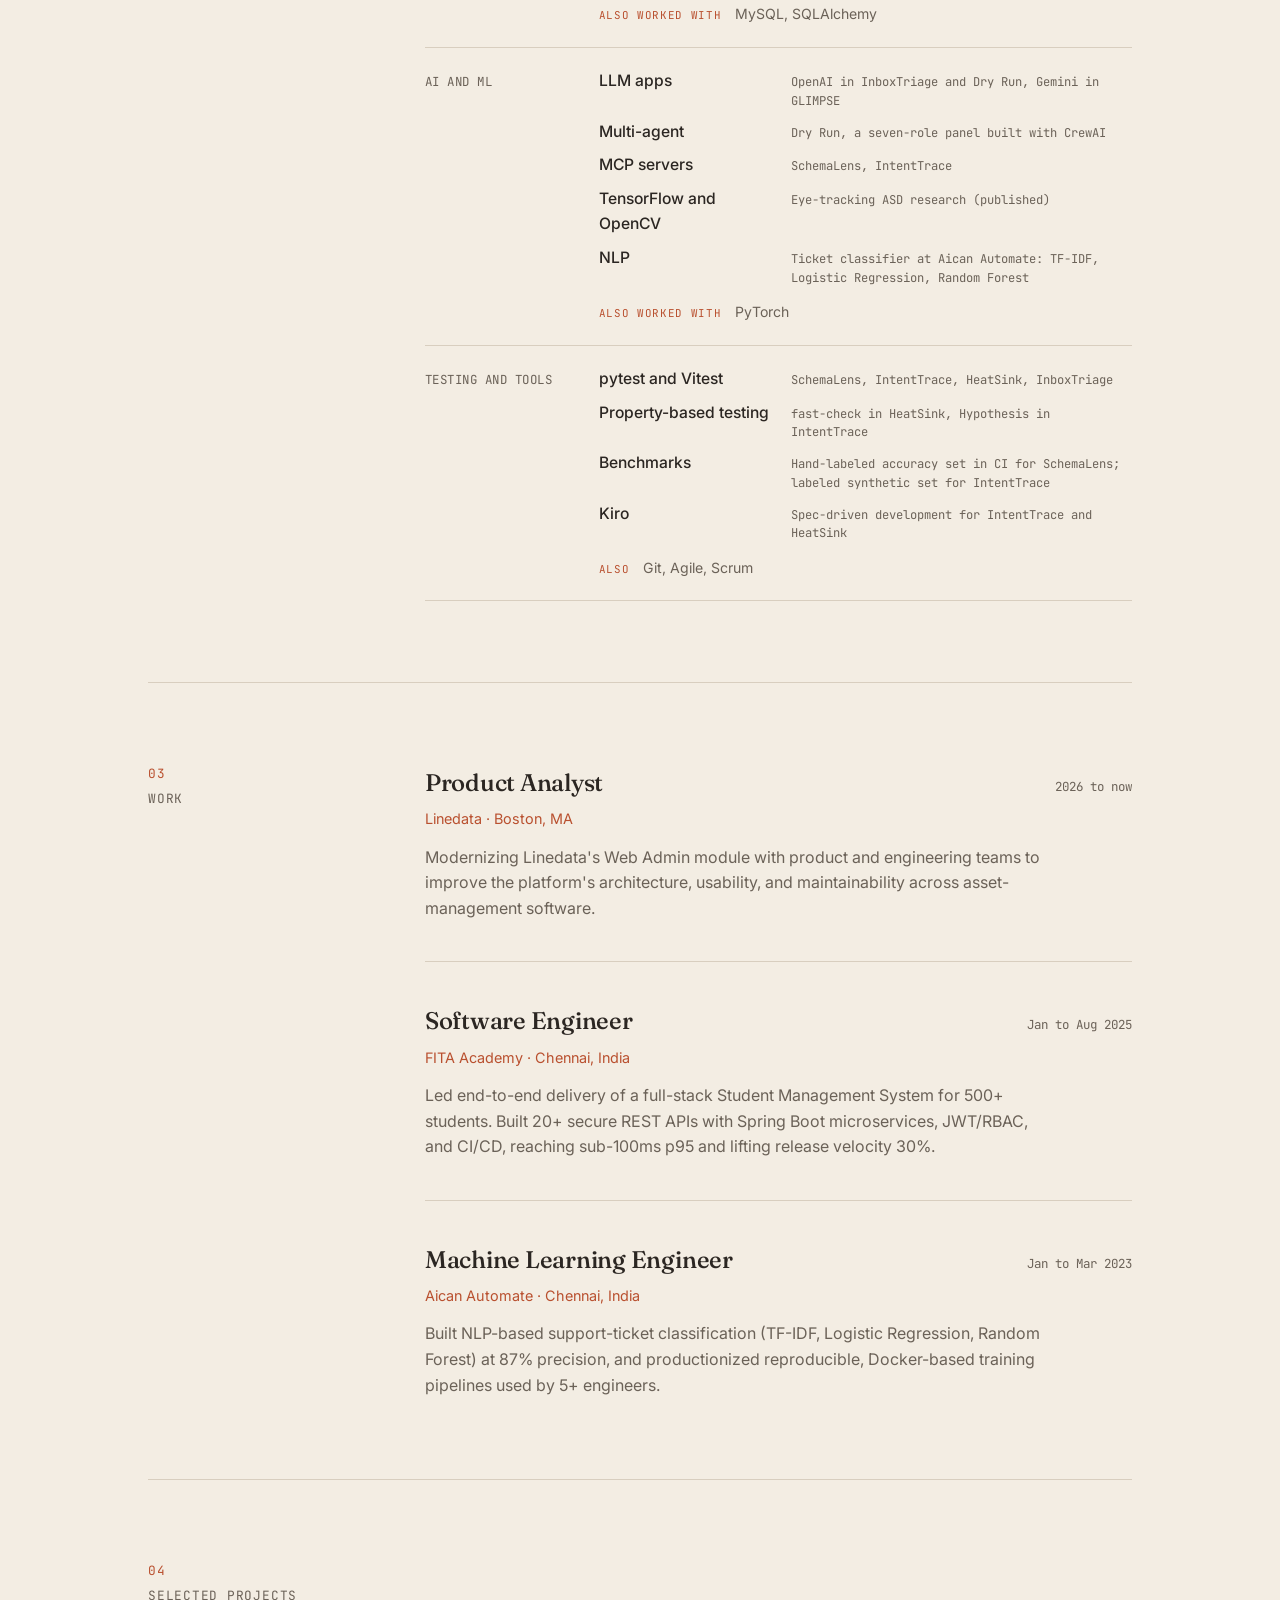
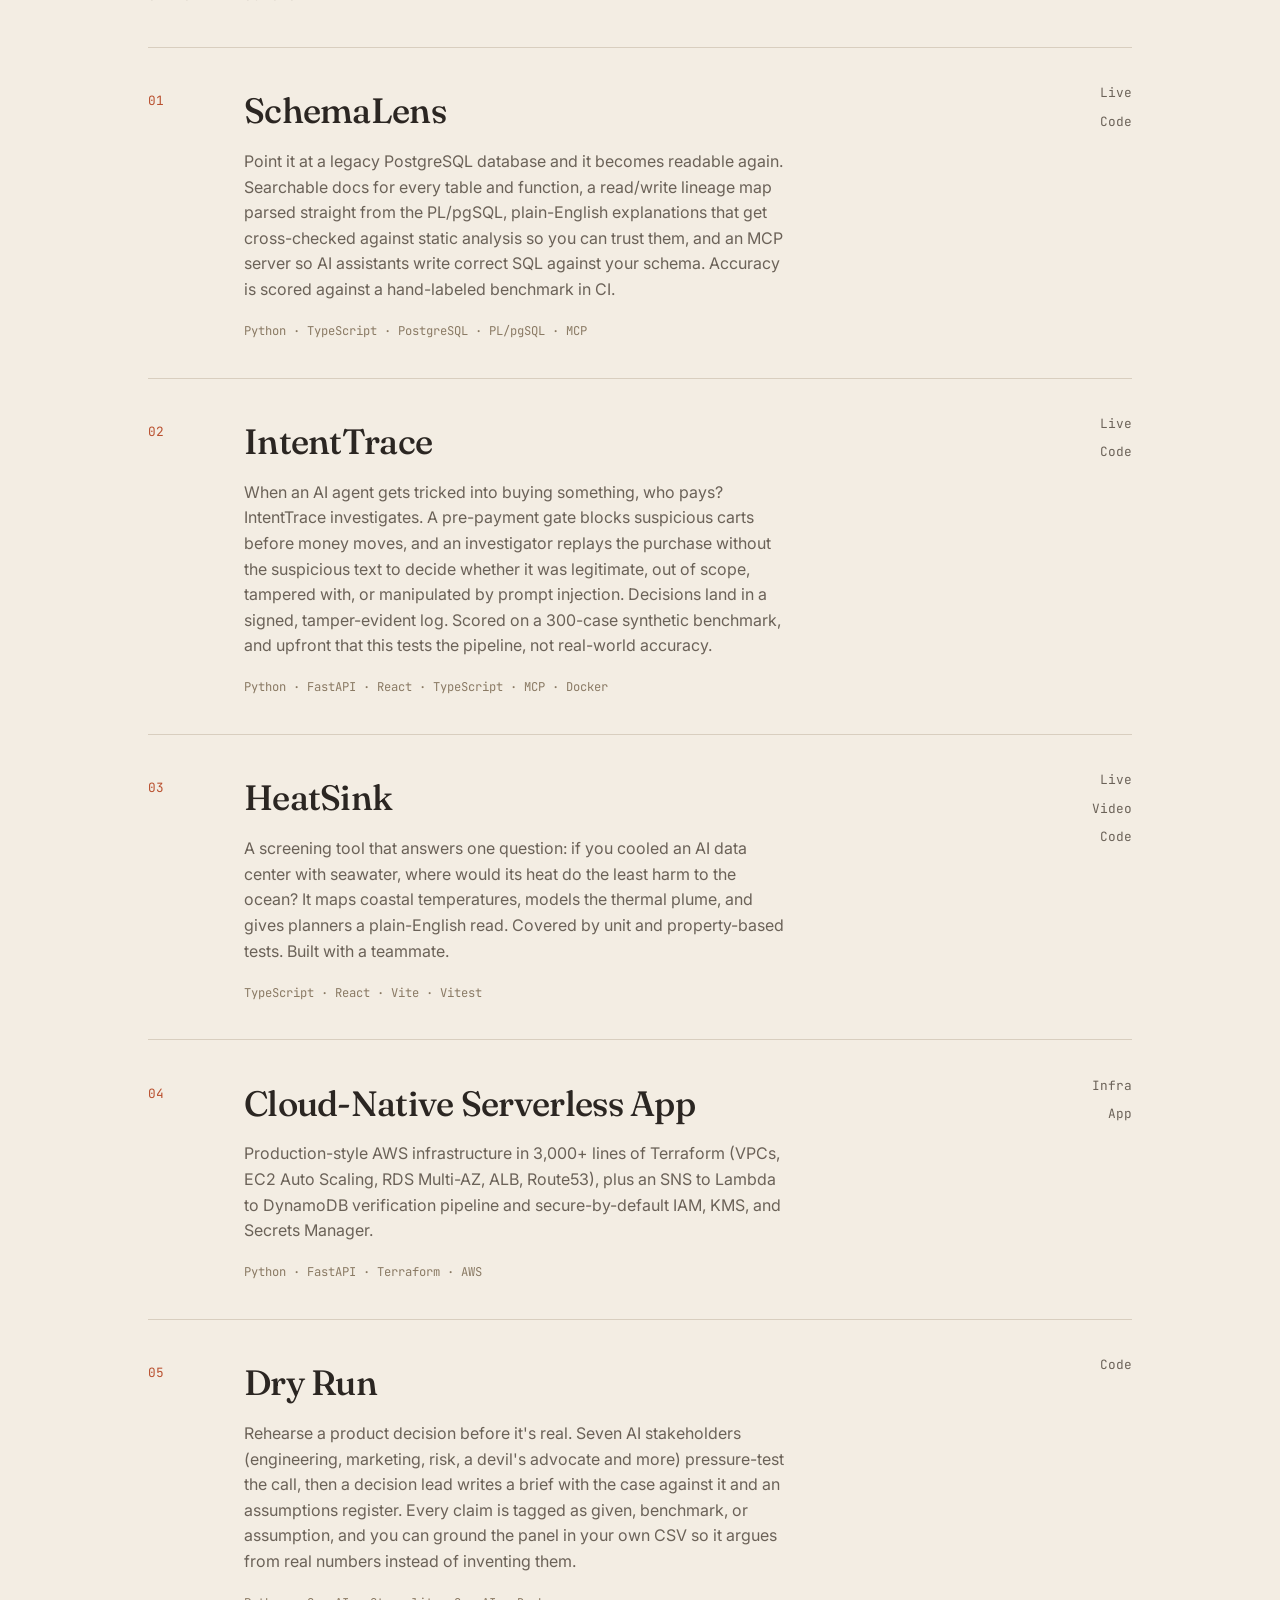
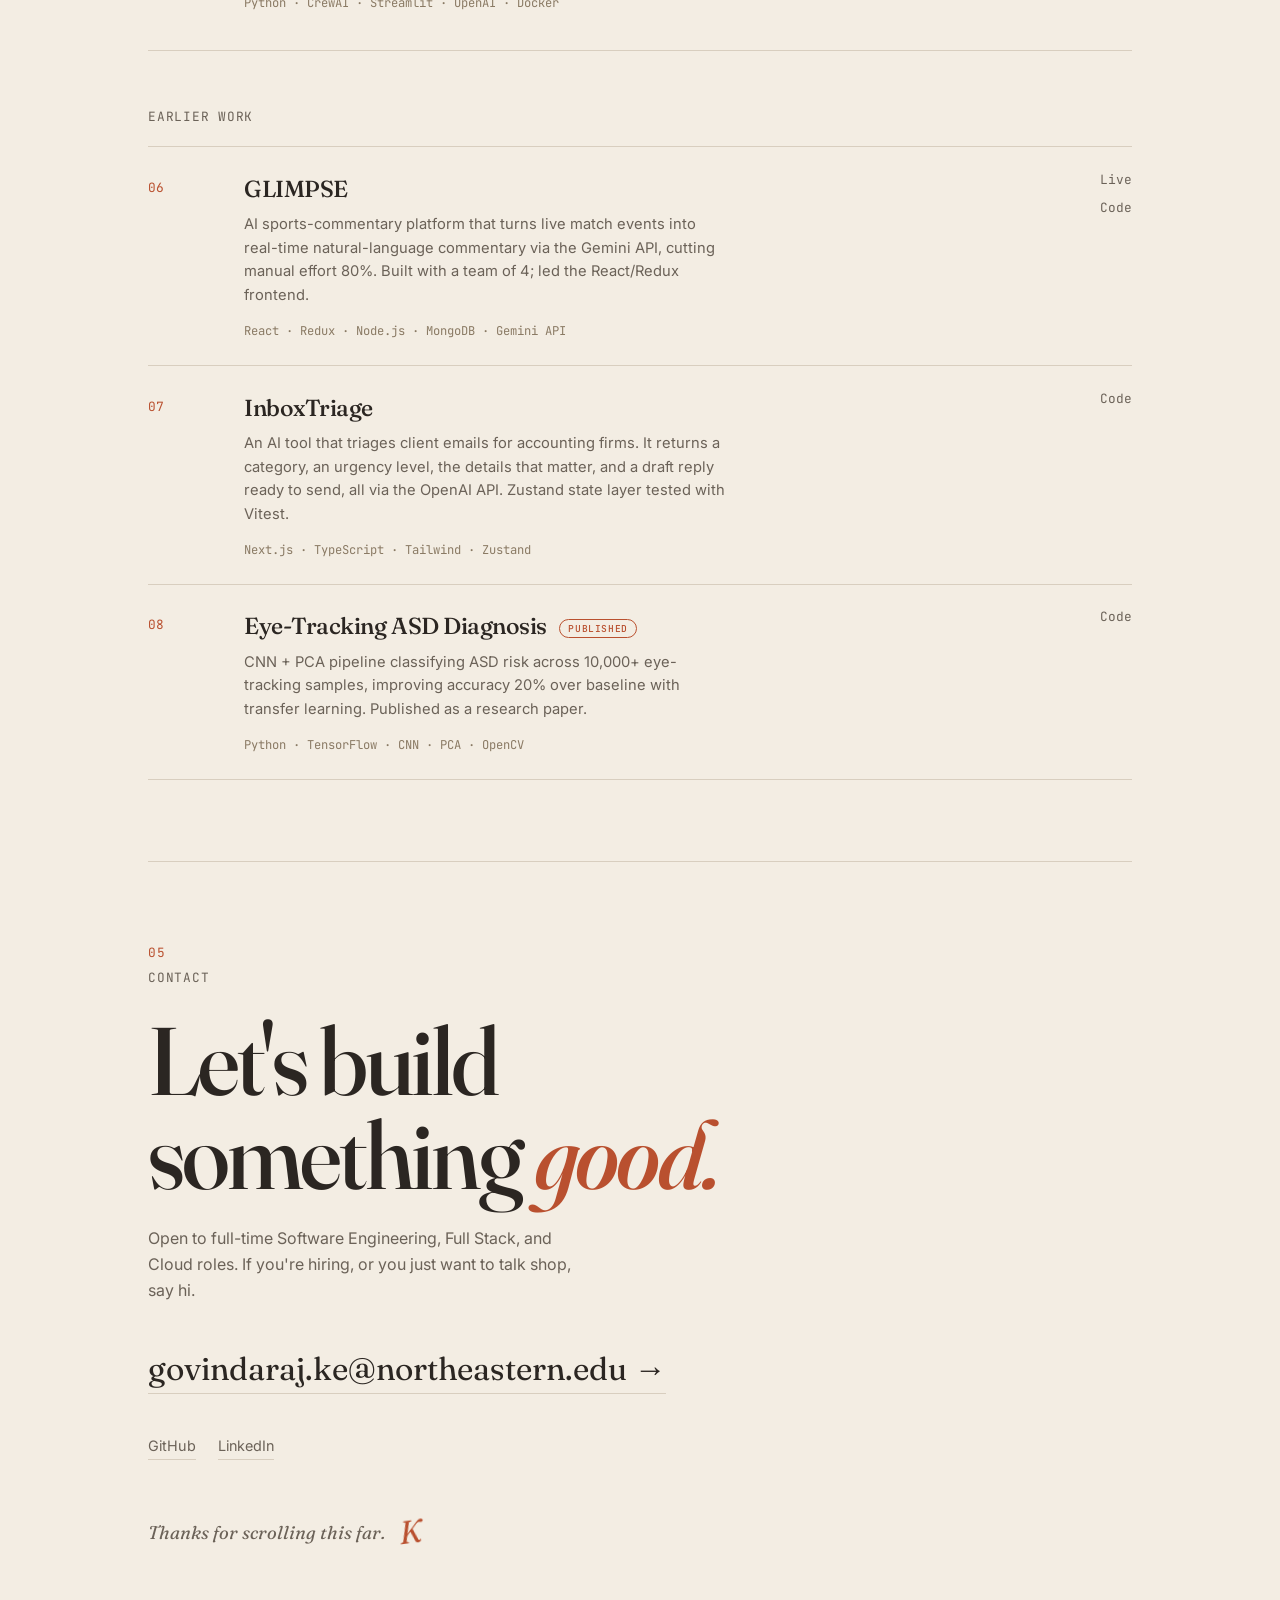
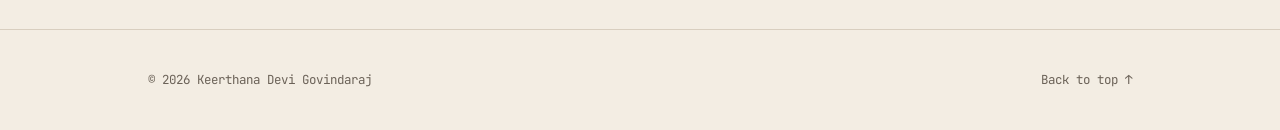
==== commit 1ba3e974: "Portfolio: tell the story, add evidence-based stack, add IntentTrace and Dry Run - Hero and About re" ====
--- a/index.html
+++ b/index.html
@@ -46,6 +46,7 @@
             <ul class="nav__list">
                <i class="nav__close" id="nav-close">&times;</i>
                <li><a href="#about" class="nav__link">About</a></li>
+               <li><a href="#skills" class="nav__link">Stack</a></li>
                <li><a href="#work" class="nav__link">Work</a></li>
                <li><a href="#projects" class="nav__link">Projects</a></li>
                <li><a href="#contact" class="nav__link">Contact</a></li>
@@ -71,10 +72,9 @@
             Keerthana<br/>Devi <em>Govindaraj</em>
          </h1>
          <p class="hero__lead" data-reveal>
-            I like building the whole thing. The cloud infrastructure
-            underneath, the APIs in the middle, and the interface people
-            actually touch. My favorite work is the kind that's quietly
-            reliable.
+            Full stack engineer. Lately I build AI-assisted tools that check
+            themselves: explanations audited against static analysis,
+            forensic replays, and benchmarks that admit their limits.
          </p>
 
          <div class="hero__meta" data-reveal>
@@ -92,8 +92,8 @@
 
          <p class="hero__currently" data-reveal>
             <span class="currently__k">Currently</span>
-            building cloud-native side projects, reading about distributed
-            systems, and learning one new AWS service a week.
+            Product Analyst at Linedata, master's student at Northeastern,
+            and shipping AI-systems side projects. The latest is IntentTrace.
          </p>
       </div>
    </section>
@@ -106,22 +106,45 @@
          <div class="section-label" data-reveal><span>01</span> About</div>
          <div class="about__body">
             <p class="lead" data-reveal>
-               I'm happiest when a project touches every layer. There's
-               something satisfying about tracing a request from a React click
-               all the way down to the Terraform that provisioned the database.
+               I like software that shows its work.
             </p>
             <p data-reveal>
-               Right now I'm doing my master's in Software Engineering Systems
-               at Northeastern. Before that, three internships taught me how
-               real teams ship software: one in full-stack product, one in
-               cloud infrastructure, and one in machine learning. Each one left
-               me a little more opinionated about doing things well.
+               I started in electronics and computer engineering at SRM, then
+               found machine learning through an internship classifying support
+               tickets and a research project on eye-tracking that ended up
+               published. From there I moved into full stack engineering at
+               FITA Academy, where I shipped a student management system for
+               500+ students. Now I'm doing my master's in Software Engineering
+               Systems at Northeastern and working at Linedata.
             </p>
+            <p data-reveal>
+               The thread through my recent projects is trust. AI tools are
+               easy to build and hard to believe, so I try to make ones that
+               check themselves and say plainly what they don't know.
+            </p>
+
+            <div class="principles" data-reveal>
+               <div class="principle">
+                  <span class="principle__no">i.</span>
+                  <h3>Show the work</h3>
+                  <p>SchemaLens cross-checks every AI explanation against static analysis. Dry Run tags each claim as given, benchmark, or assumption.</p>
+               </div>
+               <div class="principle">
+                  <span class="principle__no">ii.</span>
+                  <h3>Say what it doesn't know</h3>
+                  <p>IntentTrace labels its synthetic results as pipeline tests, not accuracy. HeatSink calls itself a screening tool, not a permit decision.</p>
+               </div>
+               <div class="principle">
+                  <span class="principle__no">iii.</span>
+                  <h3>Test how it breaks</h3>
+                  <p>Property-based tests in HeatSink and IntentTrace, and a hand-labeled accuracy benchmark that runs in CI for SchemaLens.</p>
+               </div>
+            </div>
 
             <dl class="facts" data-reveal>
                <div><dt>Education</dt><dd>M.S. Software Engineering Systems, Northeastern University (2025 to 2027)<br/>B.Tech, Electronics &amp; Computer Engineering, SRM (2020 to 2024)</dd></div>
-               <div><dt>Based in</dt><dd>Boston, MA. Happy to relocate or work remote.</dd></div>
-               <div><dt>Focus</dt><dd>Full Stack · Cloud / AWS · Distributed Systems · AI</dd></div>
+               <div><dt>Based in</dt><dd>Boston, MA</dd></div>
+               <div><dt>Focus</dt><dd>Full Stack · Cloud / AWS · AI Systems</dd></div>
             </dl>
          </div>
       </div>
@@ -133,13 +156,103 @@
    <section class="skills" id="skills">
       <div class="container grid-2">
          <div class="section-label" data-reveal><span>02</span> Stack</div>
-         <div class="skills__body">
-            <div class="skill-row" data-reveal><span class="k">Languages</span><span class="v">Java · Python · JavaScript · TypeScript · HTML/CSS</span></div>
-            <div class="skill-row" data-reveal><span class="k">Frontend</span><span class="v">React · Next.js · Redux · Angular · Tailwind · Material-UI</span></div>
-            <div class="skill-row" data-reveal><span class="k">Backend</span><span class="v">Spring Boot · FastAPI · Django · Node.js · Express · REST · Microservices</span></div>
-            <div class="skill-row" data-reveal><span class="k">Cloud / DevOps</span><span class="v">AWS (EC2, RDS, S3, Lambda, DynamoDB, IAM, Route53, ALB) · Terraform · Docker · GitHub Actions · CI/CD</span></div>
-            <div class="skill-row" data-reveal><span class="k">Data</span><span class="v">PostgreSQL · MySQL · MongoDB · DynamoDB · SQLAlchemy</span></div>
-            <div class="skill-row" data-reveal><span class="k">AI / ML</span><span class="v">TensorFlow · PyTorch · OpenCV · NLP · LLM Integration · Gemini / OpenAI</span></div>
+         <div class="stack">
+            <p class="stack__intro" data-reveal>
+               What I work with, and where I've actually used it. Each line
+               points to the projects behind it.
+            </p>
+
+            <div class="stack-group" data-reveal>
+               <h3 class="stack-group__title">Languages</h3>
+               <div class="stack-group__body">
+                  <ul class="stack-list">
+                     <li><span class="sl__name">Python</span><span class="sl__where">SchemaLens, IntentTrace, Dry Run, Cloud-Native, ASD research</span></li>
+                     <li><span class="sl__name">TypeScript</span><span class="sl__where">HeatSink, SchemaLens, IntentTrace, InboxTriage</span></li>
+                     <li><span class="sl__name">Java</span><span class="sl__where">Spring Boot services at FITA Academy</span></li>
+                     <li><span class="sl__name">SQL and PL/pgSQL</span><span class="sl__where">SchemaLens parses PL/pgSQL with Postgres's own parser</span></li>
+                     <li><span class="sl__name">JavaScript</span><span class="sl__where">GLIMPSE</span></li>
+                  </ul>
+               </div>
+            </div>
+
+            <div class="stack-group" data-reveal>
+               <h3 class="stack-group__title">Frontend</h3>
+               <div class="stack-group__body">
+                  <ul class="stack-list">
+                     <li><span class="sl__name">React</span><span class="sl__where">HeatSink, SchemaLens, IntentTrace, GLIMPSE, FITA Academy</span></li>
+                     <li><span class="sl__name">Next.js</span><span class="sl__where">InboxTriage</span></li>
+                     <li><span class="sl__name">Redux</span><span class="sl__where">GLIMPSE</span></li>
+                     <li><span class="sl__name">Tailwind CSS</span><span class="sl__where">IntentTrace, InboxTriage</span></li>
+                     <li><span class="sl__name">Vite</span><span class="sl__where">HeatSink, SchemaLens, IntentTrace</span></li>
+                  </ul>
+                  <p class="stack-also"><span>Also worked with</span> Angular, Material-UI</p>
+               </div>
+            </div>
+
+            <div class="stack-group" data-reveal>
+               <h3 class="stack-group__title">Backend</h3>
+               <div class="stack-group__body">
+                  <ul class="stack-list">
+                     <li><span class="sl__name">FastAPI</span><span class="sl__where">SchemaLens, IntentTrace, Cloud-Native</span></li>
+                     <li><span class="sl__name">Spring Boot</span><span class="sl__where">20+ REST APIs with JWT and RBAC at FITA Academy</span></li>
+                     <li><span class="sl__name">Node.js</span><span class="sl__where">GLIMPSE</span></li>
+                  </ul>
+                  <p class="stack-also"><span>Also worked with</span> Django, Express, microservices</p>
+               </div>
+            </div>
+
+            <div class="stack-group" data-reveal>
+               <h3 class="stack-group__title">Cloud and DevOps</h3>
+               <div class="stack-group__body">
+                  <ul class="stack-list">
+                     <li><span class="sl__name">AWS</span><span class="sl__where">Cloud-Native: EC2 Auto Scaling, RDS Multi-AZ, ALB, Route53, Lambda, SNS, DynamoDB, IAM, KMS, Secrets Manager</span></li>
+                     <li><span class="sl__name">Terraform</span><span class="sl__where">Cloud-Native, 3,000+ lines</span></li>
+                     <li><span class="sl__name">Packer</span><span class="sl__where">Custom machine image builds for Cloud-Native</span></li>
+                     <li><span class="sl__name">Docker</span><span class="sl__where">IntentTrace, Dry Run, Aican Automate</span></li>
+                     <li><span class="sl__name">GitHub Actions</span><span class="sl__where">CI for SchemaLens, IntentTrace, Cloud-Native; deploys for HeatSink</span></li>
+                     <li><span class="sl__name">Deploying</span><span class="sl__where">Vercel, Render, Netlify, GitHub Pages</span></li>
+                  </ul>
+               </div>
+            </div>
+
+            <div class="stack-group" data-reveal>
+               <h3 class="stack-group__title">Data</h3>
+               <div class="stack-group__body">
+                  <ul class="stack-list">
+                     <li><span class="sl__name">PostgreSQL</span><span class="sl__where">SchemaLens, Cloud-Native</span></li>
+                     <li><span class="sl__name">MongoDB</span><span class="sl__where">FITA Academy, GLIMPSE</span></li>
+                     <li><span class="sl__name">DynamoDB</span><span class="sl__where">Cloud-Native</span></li>
+                  </ul>
+                  <p class="stack-also"><span>Also worked with</span> MySQL, SQLAlchemy</p>
+               </div>
+            </div>
+
+            <div class="stack-group" data-reveal>
+               <h3 class="stack-group__title">AI and ML</h3>
+               <div class="stack-group__body">
+                  <ul class="stack-list">
+                     <li><span class="sl__name">LLM apps</span><span class="sl__where">OpenAI in InboxTriage and Dry Run, Gemini in GLIMPSE</span></li>
+                     <li><span class="sl__name">Multi-agent</span><span class="sl__where">Dry Run, a seven-role panel built with CrewAI</span></li>
+                     <li><span class="sl__name">MCP servers</span><span class="sl__where">SchemaLens, IntentTrace</span></li>
+                     <li><span class="sl__name">TensorFlow and OpenCV</span><span class="sl__where">Eye-tracking ASD research (published)</span></li>
+                     <li><span class="sl__name">NLP</span><span class="sl__where">Ticket classifier at Aican Automate: TF-IDF, Logistic Regression, Random Forest</span></li>
+                  </ul>
+                  <p class="stack-also"><span>Also worked with</span> PyTorch</p>
+               </div>
+            </div>
+
+            <div class="stack-group" data-reveal>
+               <h3 class="stack-group__title">Testing and tools</h3>
+               <div class="stack-group__body">
+                  <ul class="stack-list">
+                     <li><span class="sl__name">pytest and Vitest</span><span class="sl__where">SchemaLens, IntentTrace, HeatSink, InboxTriage</span></li>
+                     <li><span class="sl__name">Property-based testing</span><span class="sl__where">fast-check in HeatSink, Hypothesis in IntentTrace</span></li>
+                     <li><span class="sl__name">Benchmarks</span><span class="sl__where">Hand-labeled accuracy set in CI for SchemaLens; labeled synthetic set for IntentTrace</span></li>
+                     <li><span class="sl__name">Kiro</span><span class="sl__where">Spec-driven development for IntentTrace and HeatSink</span></li>
+                  </ul>
+                  <p class="stack-also"><span>Also</span> Git, Agile, Scrum</p>
+               </div>
+            </div>
          </div>
       </div>
    </section>
@@ -208,8 +321,21 @@
             <li class="proj" data-reveal>
                <span class="proj__no">02</span>
                <div class="proj__main">
+                  <h3 class="proj__title">IntentTrace</h3>
+                  <p class="proj__desc">When an AI agent gets tricked into buying something, who pays? IntentTrace investigates. A pre-payment gate blocks suspicious carts before money moves, and an investigator replays the purchase without the suspicious text to decide whether it was legitimate, out of scope, tampered with, or manipulated by prompt injection. Decisions land in a signed, tamper-evident log. Scored on a 300-case synthetic benchmark, and upfront that this tests the pipeline, not real-world accuracy.</p>
+                  <span class="proj__tech">Python · FastAPI · React · TypeScript · MCP · Docker</span>
+               </div>
+               <div class="proj__links">
+                  <a href="https://intenttrace.onrender.com" target="_blank" rel="noopener">Live</a>
+                  <a href="https://github.com/KeerthanaDeviGovindaraj/intenttrace" target="_blank" rel="noopener">Code</a>
+               </div>
+            </li>
+
+            <li class="proj" data-reveal>
+               <span class="proj__no">03</span>
+               <div class="proj__main">
                   <h3 class="proj__title">HeatSink</h3>
-                  <p class="proj__desc">A screening tool that answers one question: if you cooled an AI data center with seawater, where would its heat do the least harm to the ocean? It maps coastal temperatures, models the thermal plume, and gives planners a plain-English read. Covered by unit and property-based tests.</p>
+                  <p class="proj__desc">A screening tool that answers one question: if you cooled an AI data center with seawater, where would its heat do the least harm to the ocean? It maps coastal temperatures, models the thermal plume, and gives planners a plain-English read. Covered by unit and property-based tests. Built with a teammate.</p>
                   <span class="proj__tech">TypeScript · React · Vite · Vitest</span>
                </div>
                <div class="proj__links">
@@ -220,7 +346,7 @@
             </li>
 
             <li class="proj" data-reveal>
-               <span class="proj__no">03</span>
+               <span class="proj__no">04</span>
                <div class="proj__main">
                   <h3 class="proj__title">Cloud-Native Serverless App</h3>
                   <p class="proj__desc">Production-style AWS infrastructure in 3,000+ lines of Terraform (VPCs, EC2 Auto Scaling, RDS Multi-AZ, ALB, Route53), plus an SNS to Lambda to DynamoDB verification pipeline and secure-by-default IAM, KMS, and Secrets Manager.</p>
@@ -233,7 +359,25 @@
             </li>
 
             <li class="proj" data-reveal>
-               <span class="proj__no">04</span>
+               <span class="proj__no">05</span>
+               <div class="proj__main">
+                  <h3 class="proj__title">Dry Run</h3>
+                  <p class="proj__desc">Rehearse a product decision before it's real. Seven AI stakeholders (engineering, marketing, risk, a devil's advocate and more) pressure-test the call, then a decision lead writes a brief with the case against it and an assumptions register. Every claim is tagged as given, benchmark, or assumption, and you can ground the panel in your own CSV so it argues from real numbers instead of inventing them.</p>
+                  <span class="proj__tech">Python · CrewAI · Streamlit · OpenAI · Docker</span>
+               </div>
+               <div class="proj__links">
+                  <a href="https://github.com/KeerthanaDeviGovindaraj/Dry-Run" target="_blank" rel="noopener">Code</a>
+               </div>
+            </li>
+
+         </ol>
+
+         <div class="projects__sub" data-reveal>Earlier work</div>
+
+         <ol class="proj-list proj-list--compact">
+
+            <li class="proj" data-reveal>
+               <span class="proj__no">06</span>
                <div class="proj__main">
                   <h3 class="proj__title">GLIMPSE</h3>
                   <p class="proj__desc">AI sports-commentary platform that turns live match events into real-time natural-language commentary via the Gemini API, cutting manual effort 80%. Built with a team of 4; led the React/Redux frontend.</p>
@@ -246,7 +390,7 @@
             </li>
 
             <li class="proj" data-reveal>
-               <span class="proj__no">05</span>
+               <span class="proj__no">07</span>
                <div class="proj__main">
                   <h3 class="proj__title">InboxTriage</h3>
                   <p class="proj__desc">An AI tool that triages client emails for accounting firms. It returns a category, an urgency level, the details that matter, and a draft reply ready to send, all via the OpenAI API. Zustand state layer tested with Vitest.</p>
@@ -258,7 +402,7 @@
             </li>
 
             <li class="proj" data-reveal>
-               <span class="proj__no">06</span>
+               <span class="proj__no">08</span>
                <div class="proj__main">
                   <h3 class="proj__title">Eye-Tracking ASD Diagnosis <span class="tag">Published</span></h3>
                   <p class="proj__desc">CNN + PCA pipeline classifying ASD risk across 10,000+ eye-tracking samples, improving accuracy 20% over baseline with transfer learning. Published as a research paper.</p>
--- a/style.css
+++ b/style.css
@@ -314,24 +314,85 @@
 }
 .facts dd{ font-size:.98rem; }
 
-/* ---------- Skills ---------- */
-.skill-row{
+/* ---------- Principles (About) ---------- */
+.principles{
+   display:grid;
+   grid-template-columns:repeat(3,1fr);
+   gap:1.6rem;
+   margin:2.6rem 0 0;
+   padding-top:2rem;
+   border-top:1px solid var(--line);
+}
+.principle__no{
+   font-family:var(--serif);
+   font-style:italic;
+   color:var(--accent);
+   font-size:1rem;
+}
+.principle h3{
+   font-family:var(--serif);
+   font-weight:500;
+   font-size:1.2rem;
+   letter-spacing:-.01em;
+   margin:.2rem 0 .5rem;
+}
+.about__body .principle p{
+   font-size:.9rem;
+   line-height:1.55;
+   margin:0;
+}
+
+/* ---------- Stack ---------- */
+.stack__intro{
+   color:var(--ink-soft);
+   max-width:56ch;
+   margin-bottom:1.6rem;
+}
+.stack-group{
    display:grid;
    grid-template-columns:150px 1fr;
    gap:1.5rem;
-   padding:1.1rem 0;
+   padding:1.3rem 0;
    border-bottom:1px solid var(--line);
+   align-items:start;
+}
+.stack__intro + .stack-group{ border-top:1px solid var(--line); }
+.stack-group__title{
+   font-family:var(--mono);
+   font-weight:400;
+   font-size:.78rem;
+   text-transform:uppercase;
+   letter-spacing:.04em;
+   color:var(--ink-soft);
+   padding-top:.2rem;
+}
+.stack-list{ list-style:none; display:grid; gap:.55rem; }
+.stack-list li{
+   display:grid;
+   grid-template-columns:11rem 1fr;
+   gap:1rem;
    align-items:baseline;
 }
-.skill-row:first-child{ border-top:1px solid var(--line); }
-.skill-row .k{
-   font-family:var(--mono);
-   font-size:.78rem;
-   text-transform:uppercase;
-   letter-spacing:.04em;
-   color:var(--ink-soft);
-}
-.skill-row .v{ font-size:1rem; }
+.sl__name{ font-weight:500; font-size:.98rem; }
+.sl__where{
+   font-family:var(--mono);
+   font-size:.76rem;
+   line-height:1.5;
+   color:var(--ink-soft);
+}
+.stack-also{
+   margin-top:.9rem;
+   font-size:.88rem;
+   color:var(--ink-soft);
+}
+.stack-also span{
+   font-family:var(--mono);
+   font-size:.68rem;
+   text-transform:uppercase;
+   letter-spacing:.06em;
+   color:var(--accent);
+   margin-right:.6rem;
+}
 
 /* ---------- Work ---------- */
 .work__body{ display:grid; gap:2.5rem; }
@@ -423,6 +484,19 @@
    white-space:nowrap;
 }
 .proj__links a:hover{ color:var(--accent); }
+
+/* ---------- Earlier work (compact projects) ---------- */
+.projects__sub{
+   font-family:var(--mono);
+   font-size:.8rem;
+   text-transform:uppercase;
+   letter-spacing:.06em;
+   color:var(--ink-soft);
+   margin:3.5rem 0 1.2rem;
+}
+.proj-list--compact .proj{ padding:1.4rem 0; }
+.proj-list--compact .proj__title{ font-size:clamp(1.15rem,2.4vw,1.45rem); margin-bottom:.4rem; }
+.proj-list--compact .proj__desc{ font-size:.92rem; margin-bottom:.6rem; }
 
 /* ---------- Contact ---------- */
 .contact .section-label{ position:static; margin-bottom:1.5rem; }
@@ -499,7 +573,9 @@
       line-height:1;
    }
 
-   .skill-row{ grid-template-columns:1fr; gap:.4rem; }
+   .stack-group{ grid-template-columns:1fr; gap:.7rem; }
+   .stack-list li{ grid-template-columns:1fr; gap:.1rem; }
+   .principles{ grid-template-columns:1fr; gap:1.4rem; }
    .proj{ grid-template-columns:36px 1fr; }
    .proj__links{ grid-column:1 / -1; flex-direction:row; gap:1.4rem; text-align:left; padding-top:.4rem; }
    .hero__meta{ gap:1.2rem; }
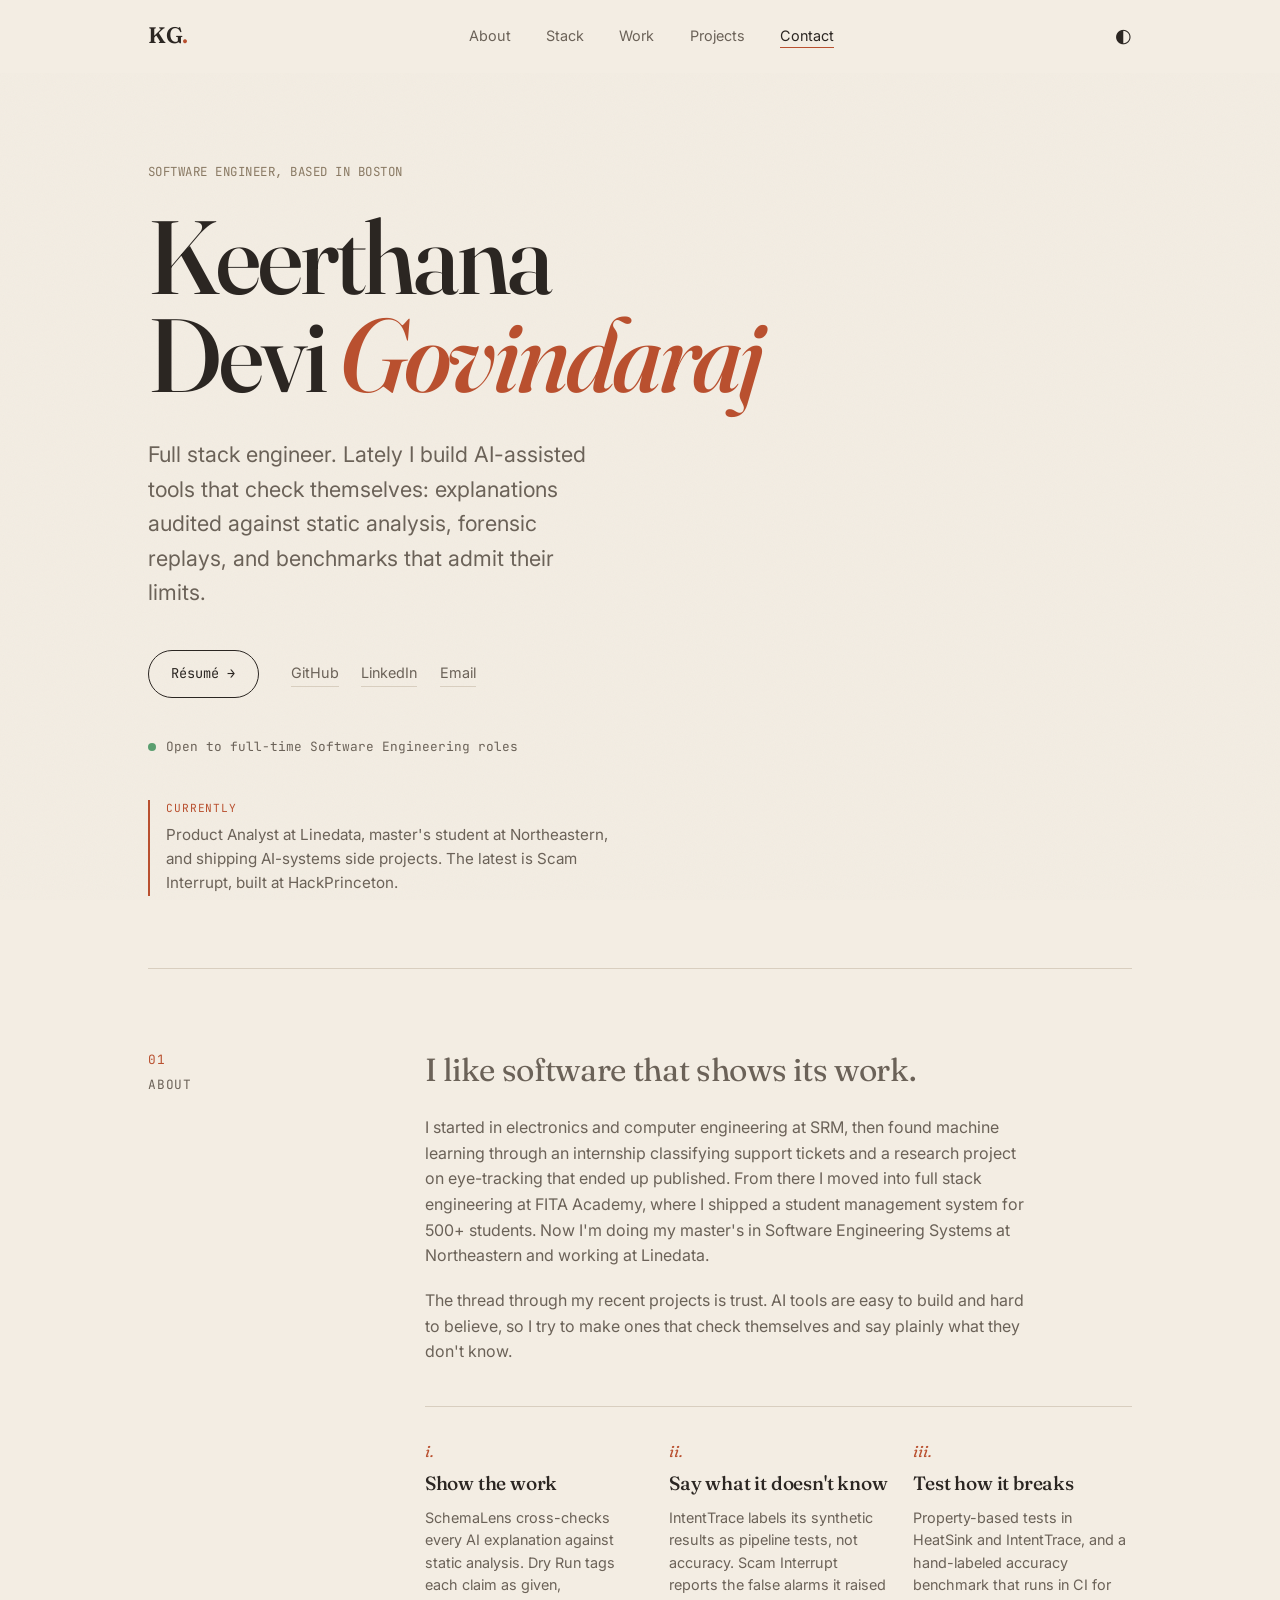
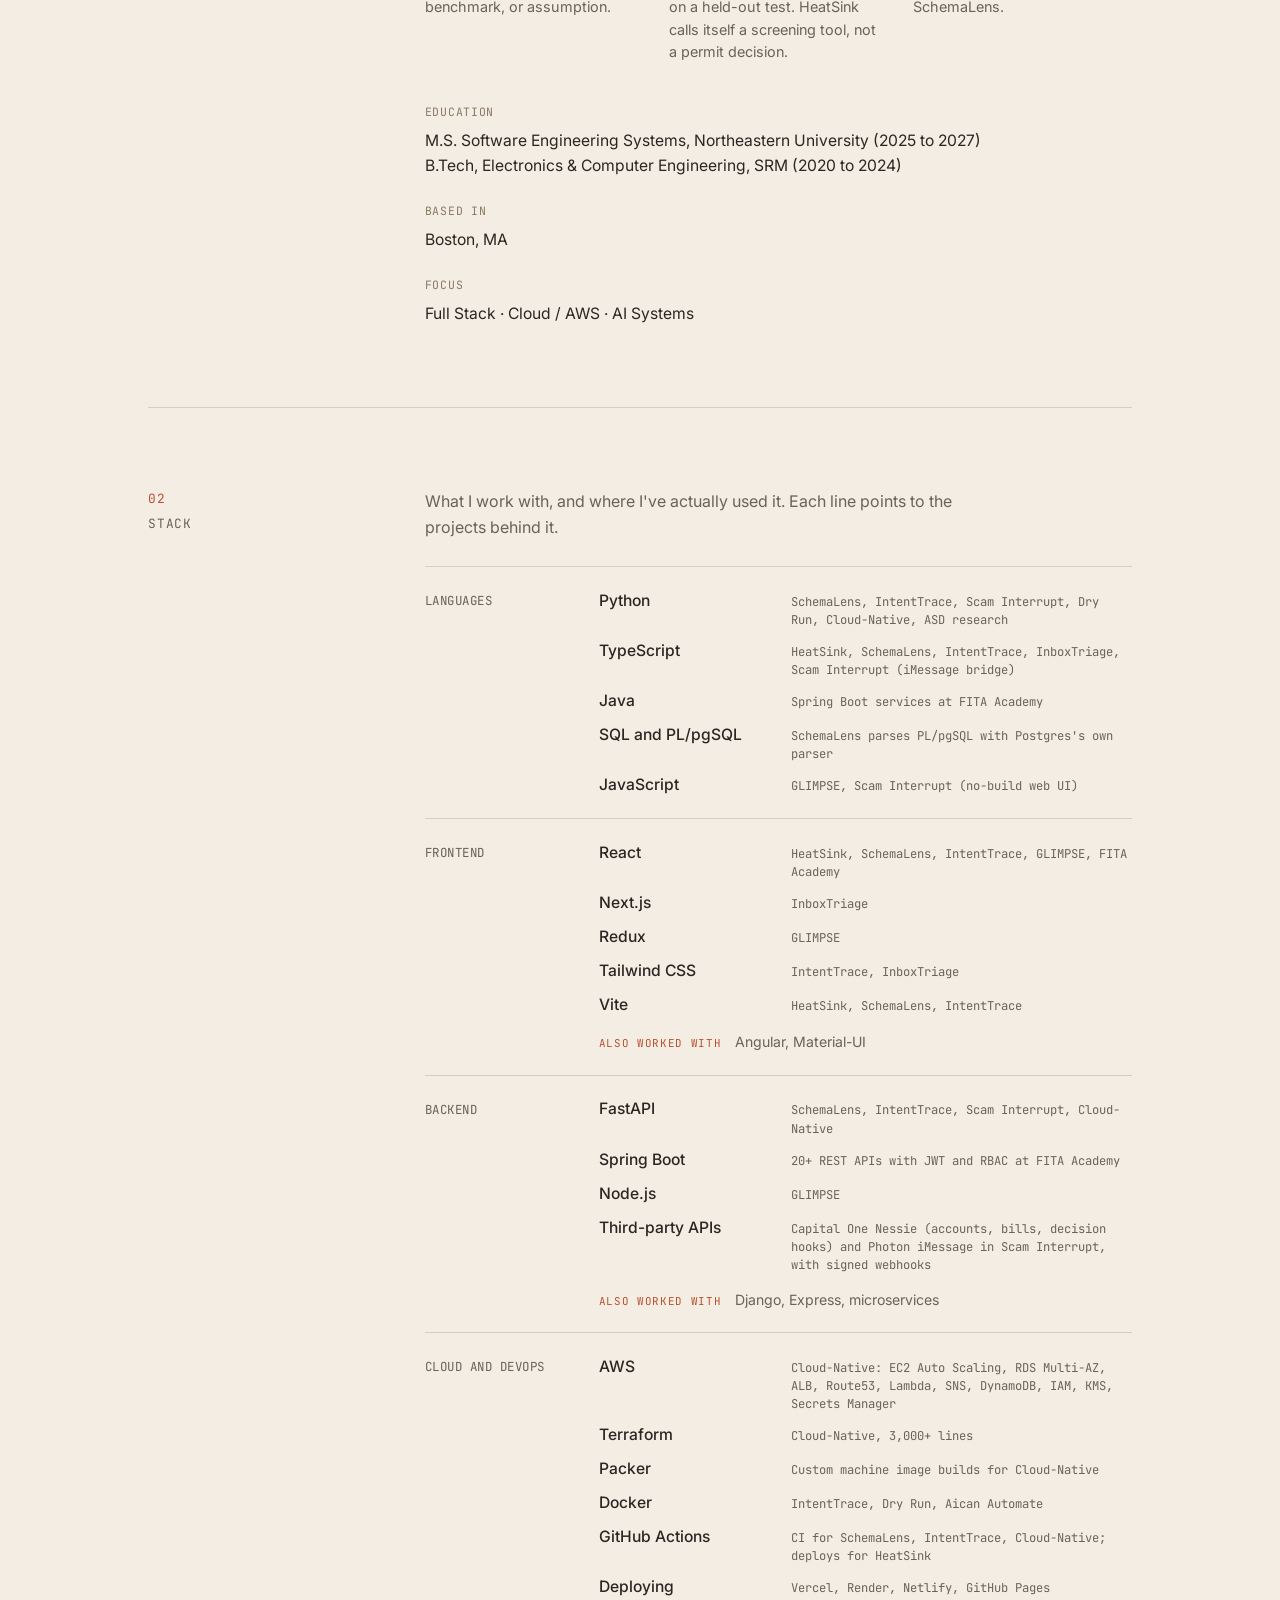
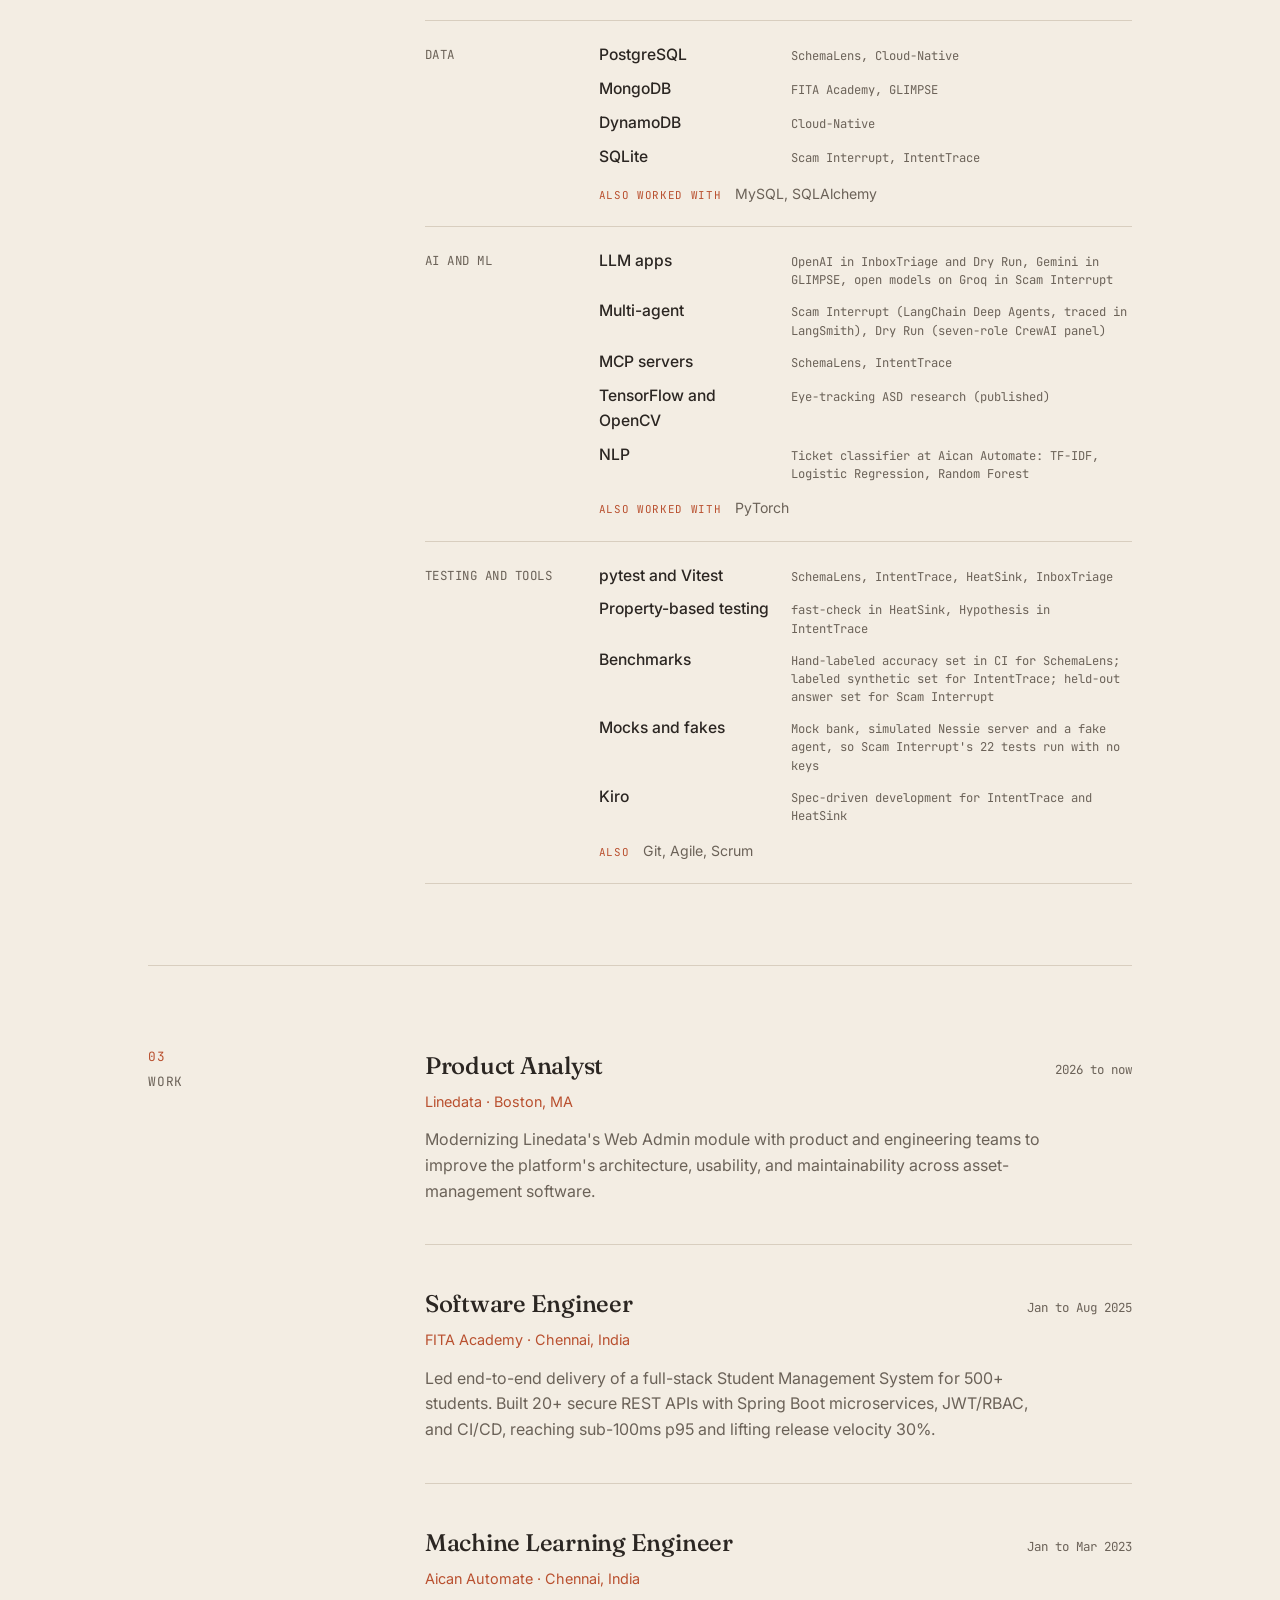
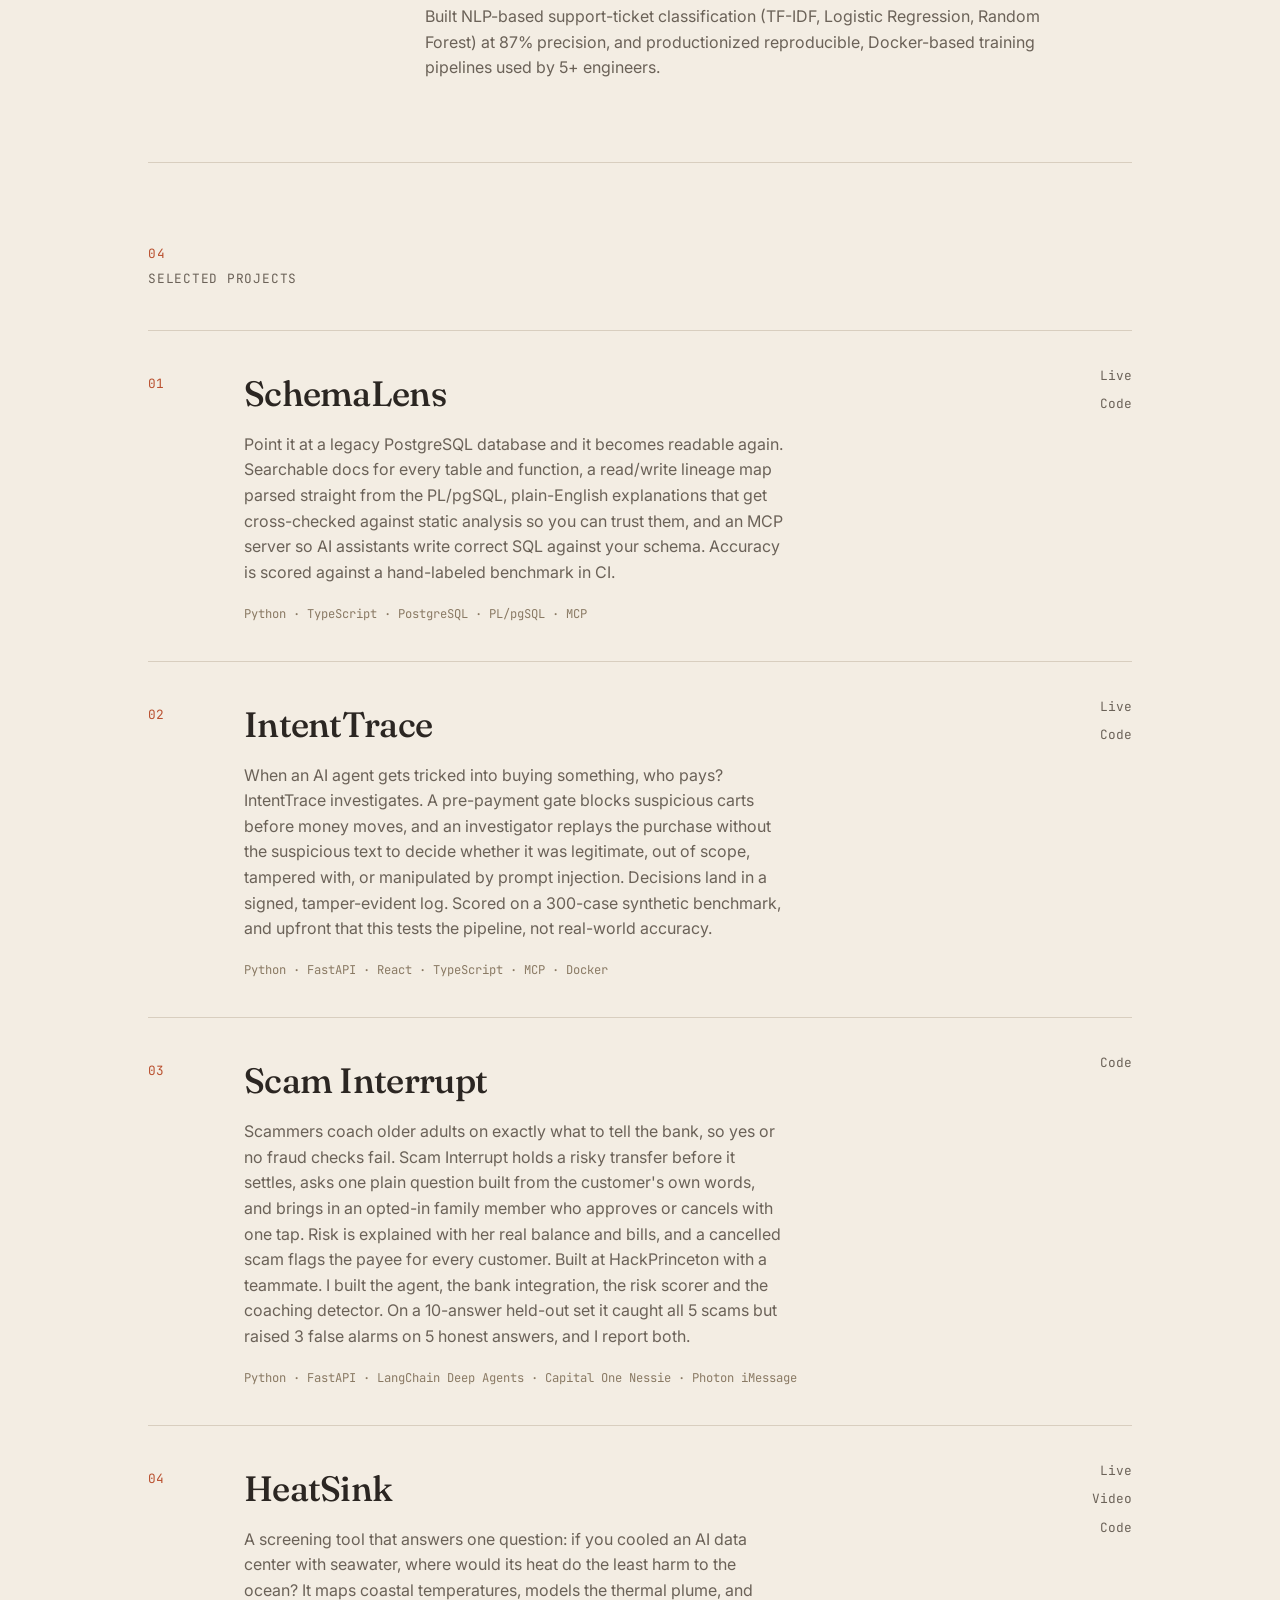
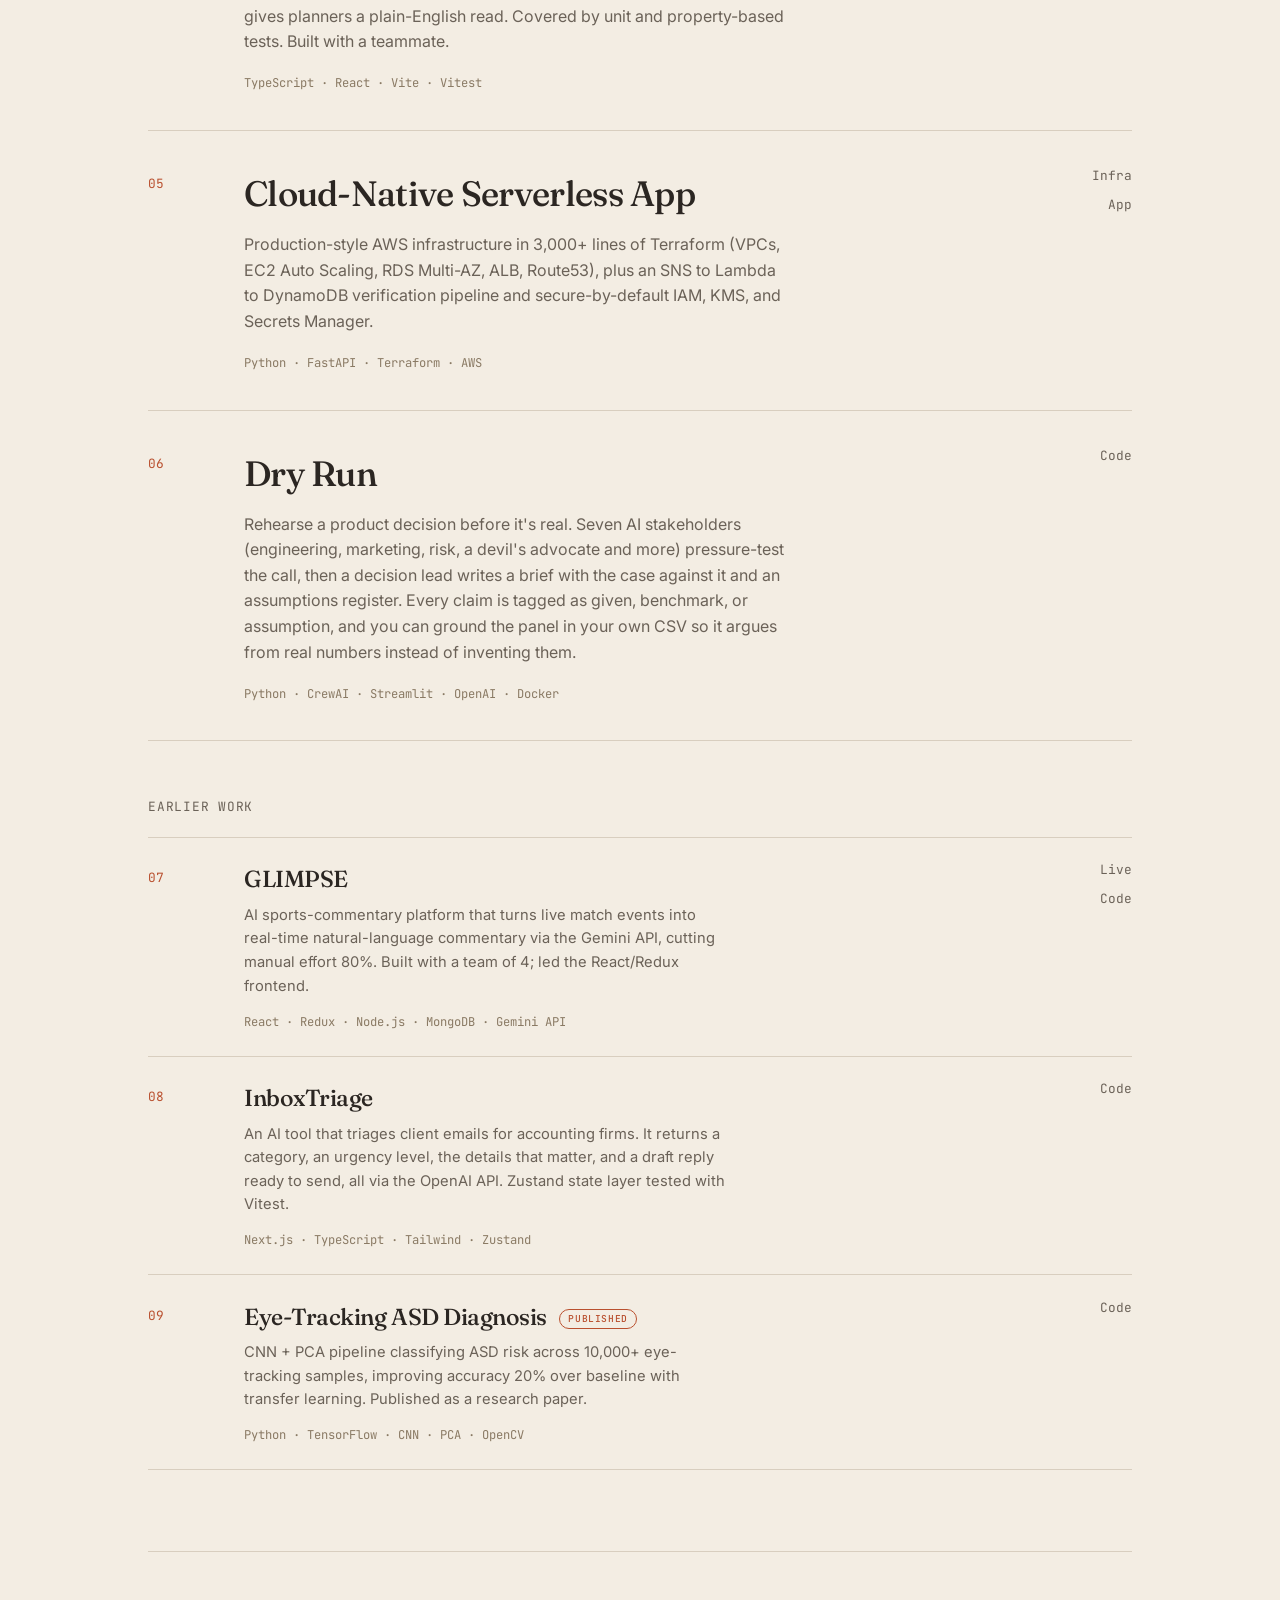
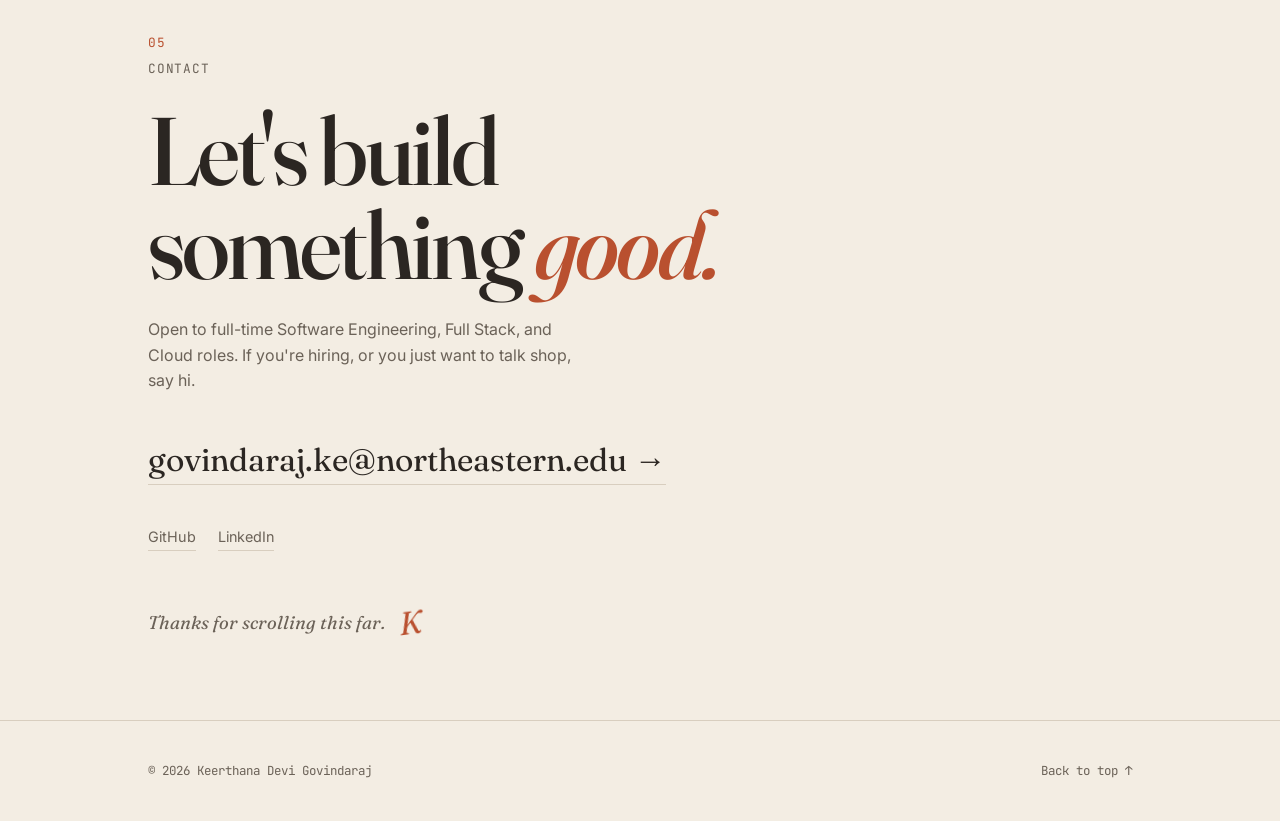
==== commit 006dc292: "Add Scam Interrupt (HackPrinceton) as project 03; update stack evidence, principles, and Currently l" ====
--- a/index.html
+++ b/index.html
@@ -93,7 +93,7 @@
          <p class="hero__currently" data-reveal>
             <span class="currently__k">Currently</span>
             Product Analyst at Linedata, master's student at Northeastern,
-            and shipping AI-systems side projects. The latest is IntentTrace.
+            and shipping AI-systems side projects. The latest is Scam Interrupt, built at HackPrinceton.
          </p>
       </div>
    </section>
@@ -132,7 +132,7 @@
                <div class="principle">
                   <span class="principle__no">ii.</span>
                   <h3>Say what it doesn't know</h3>
-                  <p>IntentTrace labels its synthetic results as pipeline tests, not accuracy. HeatSink calls itself a screening tool, not a permit decision.</p>
+                  <p>IntentTrace labels its synthetic results as pipeline tests, not accuracy. Scam Interrupt reports the false alarms it raised on a held-out test. HeatSink calls itself a screening tool, not a permit decision.</p>
                </div>
                <div class="principle">
                   <span class="principle__no">iii.</span>
@@ -166,11 +166,11 @@
                <h3 class="stack-group__title">Languages</h3>
                <div class="stack-group__body">
                   <ul class="stack-list">
-                     <li><span class="sl__name">Python</span><span class="sl__where">SchemaLens, IntentTrace, Dry Run, Cloud-Native, ASD research</span></li>
-                     <li><span class="sl__name">TypeScript</span><span class="sl__where">HeatSink, SchemaLens, IntentTrace, InboxTriage</span></li>
+                     <li><span class="sl__name">Python</span><span class="sl__where">SchemaLens, IntentTrace, Scam Interrupt, Dry Run, Cloud-Native, ASD research</span></li>
+                     <li><span class="sl__name">TypeScript</span><span class="sl__where">HeatSink, SchemaLens, IntentTrace, InboxTriage, Scam Interrupt (iMessage bridge)</span></li>
                      <li><span class="sl__name">Java</span><span class="sl__where">Spring Boot services at FITA Academy</span></li>
                      <li><span class="sl__name">SQL and PL/pgSQL</span><span class="sl__where">SchemaLens parses PL/pgSQL with Postgres's own parser</span></li>
-                     <li><span class="sl__name">JavaScript</span><span class="sl__where">GLIMPSE</span></li>
+                     <li><span class="sl__name">JavaScript</span><span class="sl__where">GLIMPSE, Scam Interrupt (no-build web UI)</span></li>
                   </ul>
                </div>
             </div>
@@ -193,9 +193,10 @@
                <h3 class="stack-group__title">Backend</h3>
                <div class="stack-group__body">
                   <ul class="stack-list">
-                     <li><span class="sl__name">FastAPI</span><span class="sl__where">SchemaLens, IntentTrace, Cloud-Native</span></li>
+                     <li><span class="sl__name">FastAPI</span><span class="sl__where">SchemaLens, IntentTrace, Scam Interrupt, Cloud-Native</span></li>
                      <li><span class="sl__name">Spring Boot</span><span class="sl__where">20+ REST APIs with JWT and RBAC at FITA Academy</span></li>
                      <li><span class="sl__name">Node.js</span><span class="sl__where">GLIMPSE</span></li>
+                     <li><span class="sl__name">Third-party APIs</span><span class="sl__where">Capital One Nessie (accounts, bills, decision hooks) and Photon iMessage in Scam Interrupt, with signed webhooks</span></li>
                   </ul>
                   <p class="stack-also"><span>Also worked with</span> Django, Express, microservices</p>
                </div>
@@ -222,6 +223,7 @@
                      <li><span class="sl__name">PostgreSQL</span><span class="sl__where">SchemaLens, Cloud-Native</span></li>
                      <li><span class="sl__name">MongoDB</span><span class="sl__where">FITA Academy, GLIMPSE</span></li>
                      <li><span class="sl__name">DynamoDB</span><span class="sl__where">Cloud-Native</span></li>
+                     <li><span class="sl__name">SQLite</span><span class="sl__where">Scam Interrupt, IntentTrace</span></li>
                   </ul>
                   <p class="stack-also"><span>Also worked with</span> MySQL, SQLAlchemy</p>
                </div>
@@ -231,8 +233,8 @@
                <h3 class="stack-group__title">AI and ML</h3>
                <div class="stack-group__body">
                   <ul class="stack-list">
-                     <li><span class="sl__name">LLM apps</span><span class="sl__where">OpenAI in InboxTriage and Dry Run, Gemini in GLIMPSE</span></li>
-                     <li><span class="sl__name">Multi-agent</span><span class="sl__where">Dry Run, a seven-role panel built with CrewAI</span></li>
+                     <li><span class="sl__name">LLM apps</span><span class="sl__where">OpenAI in InboxTriage and Dry Run, Gemini in GLIMPSE, open models on Groq in Scam Interrupt</span></li>
+                     <li><span class="sl__name">Multi-agent</span><span class="sl__where">Scam Interrupt (LangChain Deep Agents, traced in LangSmith), Dry Run (seven-role CrewAI panel)</span></li>
                      <li><span class="sl__name">MCP servers</span><span class="sl__where">SchemaLens, IntentTrace</span></li>
                      <li><span class="sl__name">TensorFlow and OpenCV</span><span class="sl__where">Eye-tracking ASD research (published)</span></li>
                      <li><span class="sl__name">NLP</span><span class="sl__where">Ticket classifier at Aican Automate: TF-IDF, Logistic Regression, Random Forest</span></li>
@@ -247,7 +249,8 @@
                   <ul class="stack-list">
                      <li><span class="sl__name">pytest and Vitest</span><span class="sl__where">SchemaLens, IntentTrace, HeatSink, InboxTriage</span></li>
                      <li><span class="sl__name">Property-based testing</span><span class="sl__where">fast-check in HeatSink, Hypothesis in IntentTrace</span></li>
-                     <li><span class="sl__name">Benchmarks</span><span class="sl__where">Hand-labeled accuracy set in CI for SchemaLens; labeled synthetic set for IntentTrace</span></li>
+                     <li><span class="sl__name">Benchmarks</span><span class="sl__where">Hand-labeled accuracy set in CI for SchemaLens; labeled synthetic set for IntentTrace; held-out answer set for Scam Interrupt</span></li>
+                     <li><span class="sl__name">Mocks and fakes</span><span class="sl__where">Mock bank, simulated Nessie server and a fake agent, so Scam Interrupt's 22 tests run with no keys</span></li>
                      <li><span class="sl__name">Kiro</span><span class="sl__where">Spec-driven development for IntentTrace and HeatSink</span></li>
                   </ul>
                   <p class="stack-also"><span>Also</span> Git, Agile, Scrum</p>
@@ -334,6 +337,18 @@
             <li class="proj" data-reveal>
                <span class="proj__no">03</span>
                <div class="proj__main">
+                  <h3 class="proj__title">Scam Interrupt</h3>
+                  <p class="proj__desc">Scammers coach older adults on exactly what to tell the bank, so yes or no fraud checks fail. Scam Interrupt holds a risky transfer before it settles, asks one plain question built from the customer's own words, and brings in an opted-in family member who approves or cancels with one tap. Risk is explained with her real balance and bills, and a cancelled scam flags the payee for every customer. Built at HackPrinceton with a teammate. I built the agent, the bank integration, the risk scorer and the coaching detector. On a 10-answer held-out set it caught all 5 scams but raised 3 false alarms on 5 honest answers, and I report both.</p>
+                  <span class="proj__tech">Python · FastAPI · LangChain Deep Agents · Capital One Nessie · Photon iMessage</span>
+               </div>
+               <div class="proj__links">
+                  <a href="https://github.com/KeerthanaDeviGovindaraj/scam_interrupt" target="_blank" rel="noopener">Code</a>
+               </div>
+            </li>
+
+            <li class="proj" data-reveal>
+               <span class="proj__no">04</span>
+               <div class="proj__main">
                   <h3 class="proj__title">HeatSink</h3>
                   <p class="proj__desc">A screening tool that answers one question: if you cooled an AI data center with seawater, where would its heat do the least harm to the ocean? It maps coastal temperatures, models the thermal plume, and gives planners a plain-English read. Covered by unit and property-based tests. Built with a teammate.</p>
                   <span class="proj__tech">TypeScript · React · Vite · Vitest</span>
@@ -346,7 +361,7 @@
             </li>
 
             <li class="proj" data-reveal>
-               <span class="proj__no">04</span>
+               <span class="proj__no">05</span>
                <div class="proj__main">
                   <h3 class="proj__title">Cloud-Native Serverless App</h3>
                   <p class="proj__desc">Production-style AWS infrastructure in 3,000+ lines of Terraform (VPCs, EC2 Auto Scaling, RDS Multi-AZ, ALB, Route53), plus an SNS to Lambda to DynamoDB verification pipeline and secure-by-default IAM, KMS, and Secrets Manager.</p>
@@ -359,7 +374,7 @@
             </li>
 
             <li class="proj" data-reveal>
-               <span class="proj__no">05</span>
+               <span class="proj__no">06</span>
                <div class="proj__main">
                   <h3 class="proj__title">Dry Run</h3>
                   <p class="proj__desc">Rehearse a product decision before it's real. Seven AI stakeholders (engineering, marketing, risk, a devil's advocate and more) pressure-test the call, then a decision lead writes a brief with the case against it and an assumptions register. Every claim is tagged as given, benchmark, or assumption, and you can ground the panel in your own CSV so it argues from real numbers instead of inventing them.</p>
@@ -377,7 +392,7 @@
          <ol class="proj-list proj-list--compact">
 
             <li class="proj" data-reveal>
-               <span class="proj__no">06</span>
+               <span class="proj__no">07</span>
                <div class="proj__main">
                   <h3 class="proj__title">GLIMPSE</h3>
                   <p class="proj__desc">AI sports-commentary platform that turns live match events into real-time natural-language commentary via the Gemini API, cutting manual effort 80%. Built with a team of 4; led the React/Redux frontend.</p>
@@ -390,7 +405,7 @@
             </li>
 
             <li class="proj" data-reveal>
-               <span class="proj__no">07</span>
+               <span class="proj__no">08</span>
                <div class="proj__main">
                   <h3 class="proj__title">InboxTriage</h3>
                   <p class="proj__desc">An AI tool that triages client emails for accounting firms. It returns a category, an urgency level, the details that matter, and a draft reply ready to send, all via the OpenAI API. Zustand state layer tested with Vitest.</p>
@@ -402,7 +417,7 @@
             </li>
 
             <li class="proj" data-reveal>
-               <span class="proj__no">08</span>
+               <span class="proj__no">09</span>
                <div class="proj__main">
                   <h3 class="proj__title">Eye-Tracking ASD Diagnosis <span class="tag">Published</span></h3>
                   <p class="proj__desc">CNN + PCA pipeline classifying ASD risk across 10,000+ eye-tracking samples, improving accuracy 20% over baseline with transfer learning. Published as a research paper.</p>
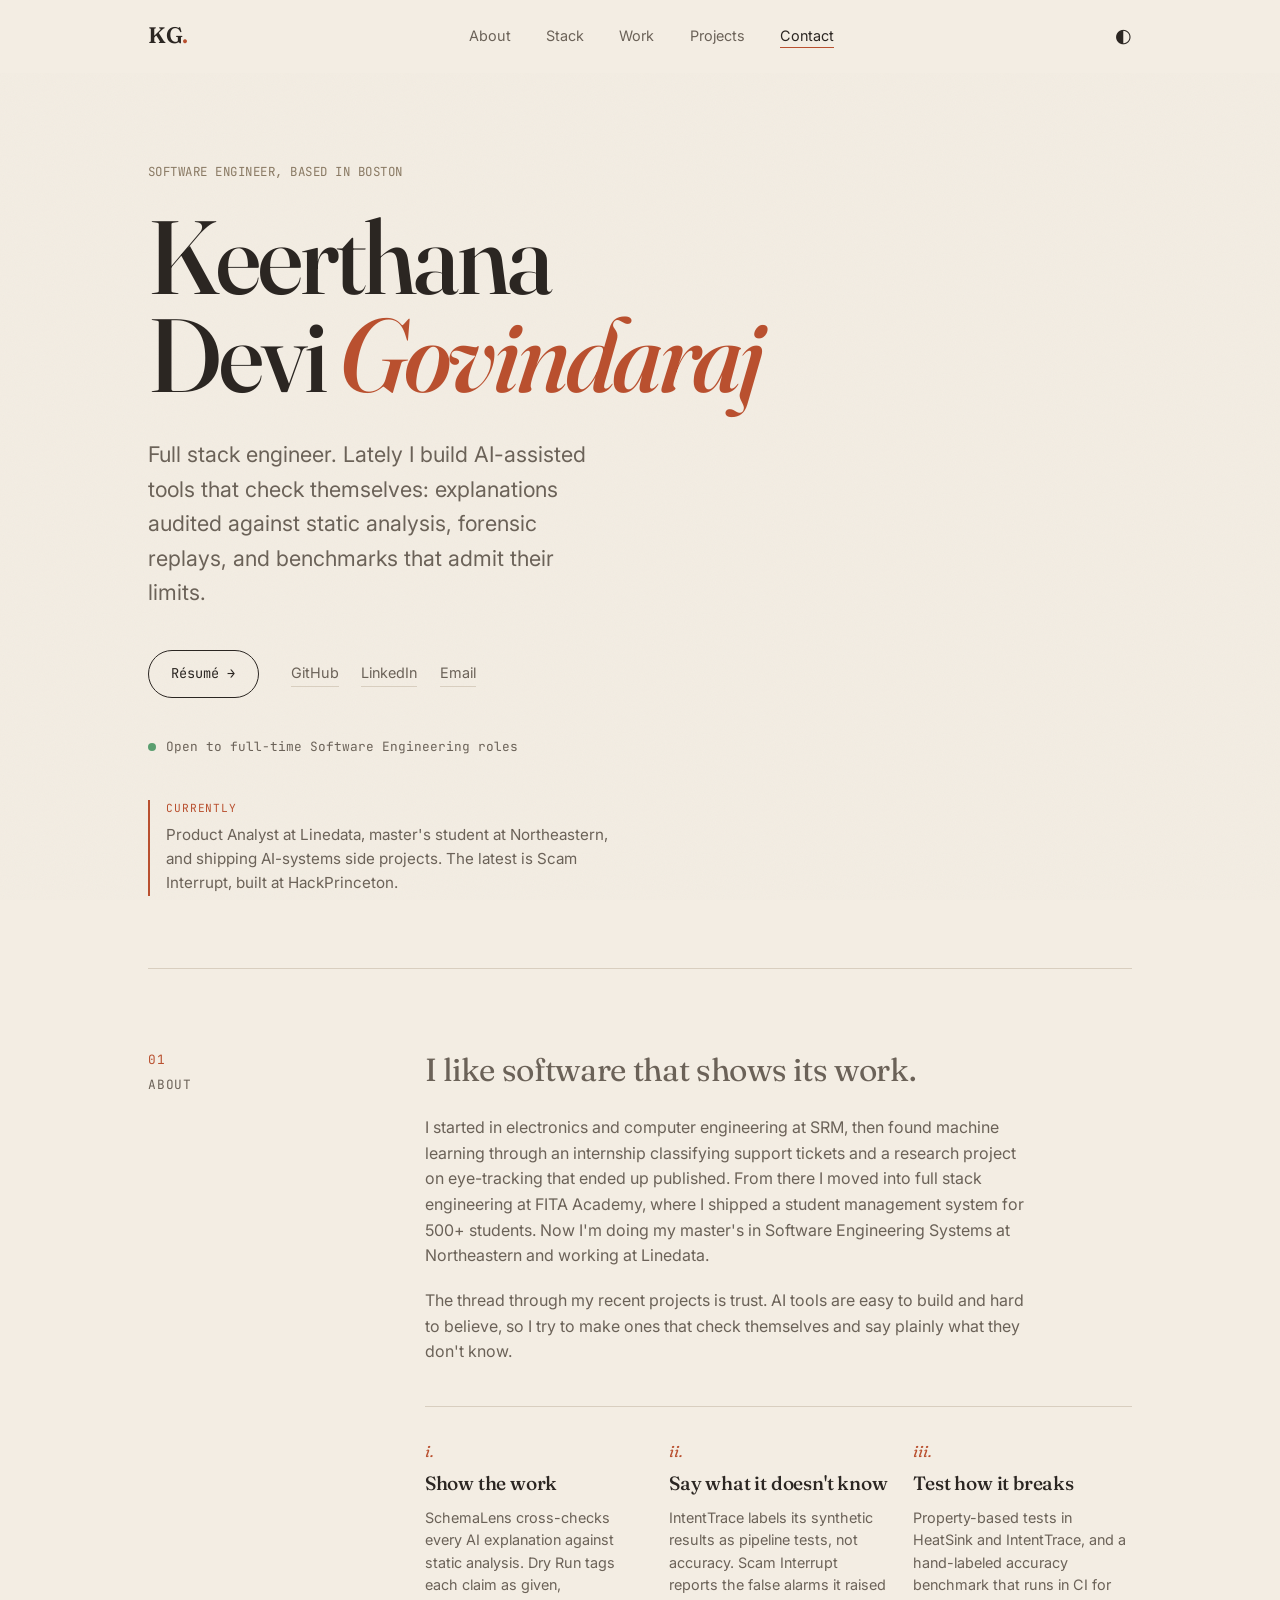
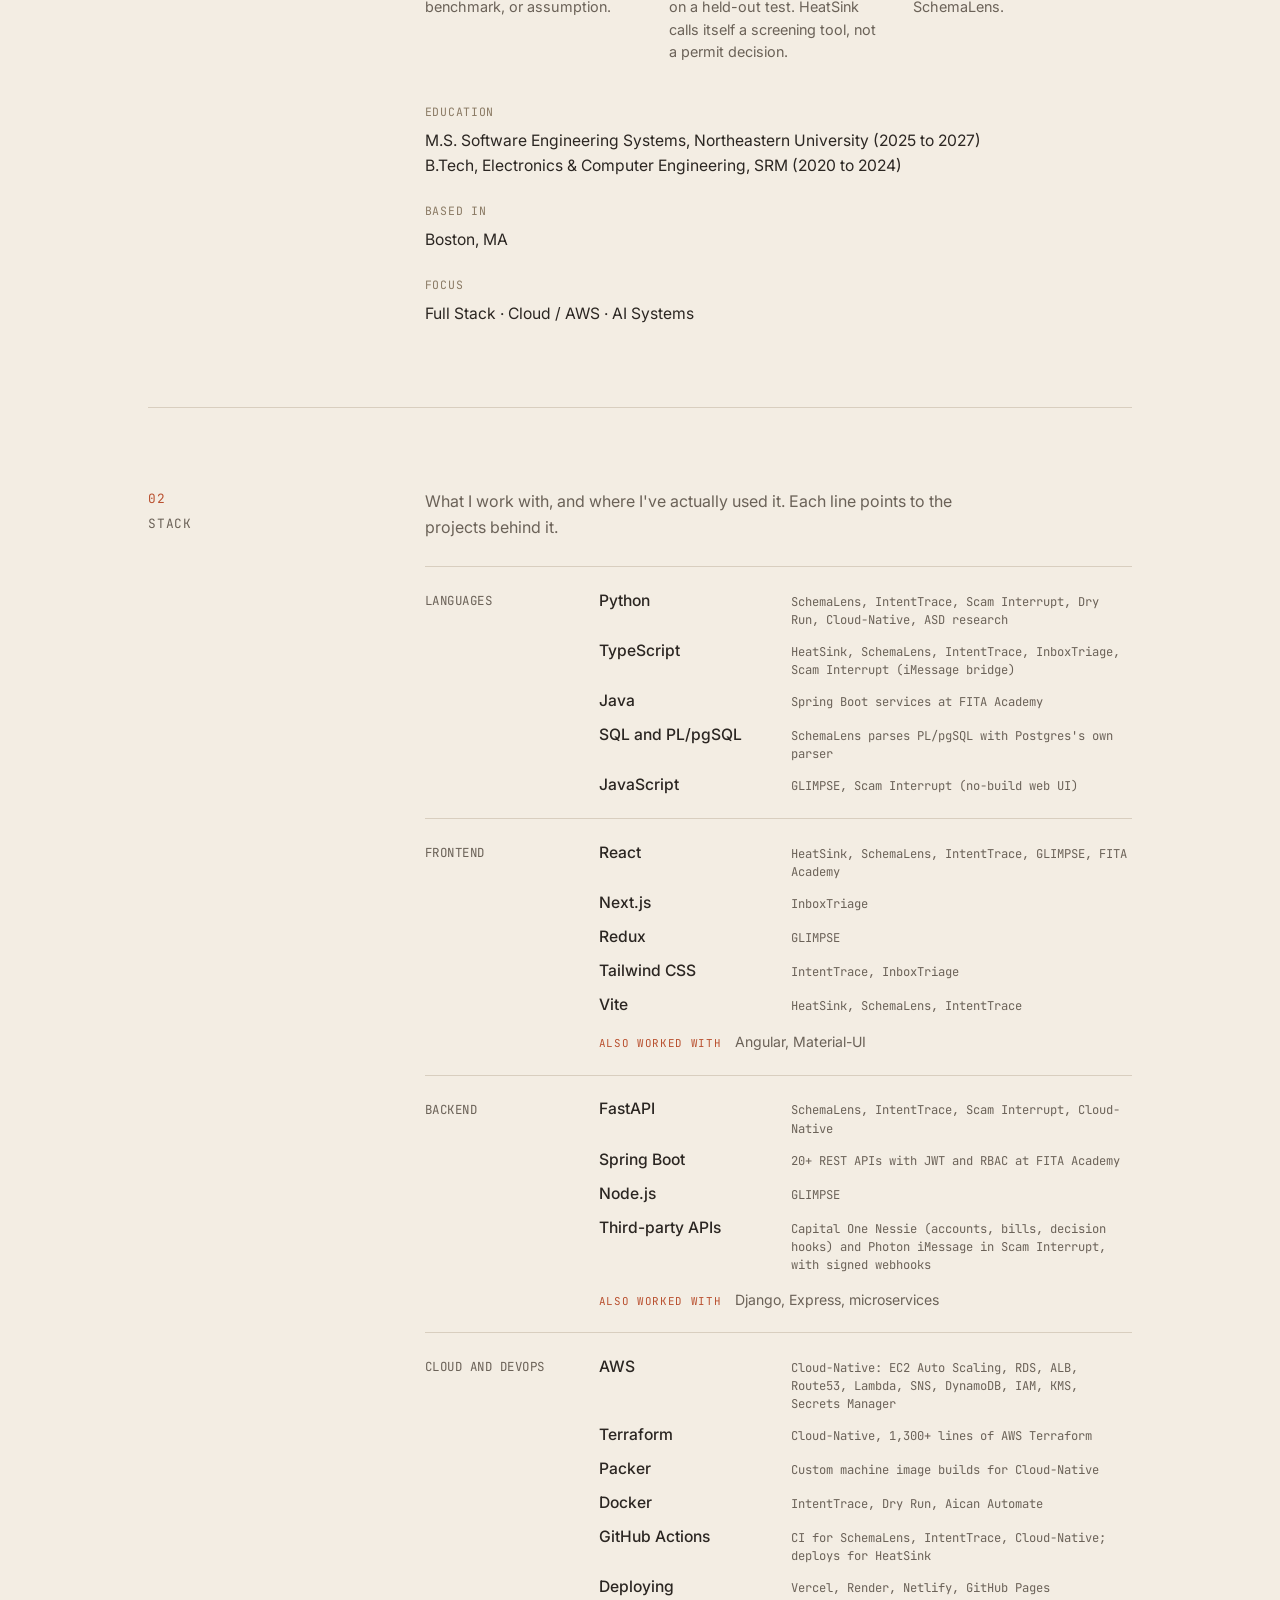
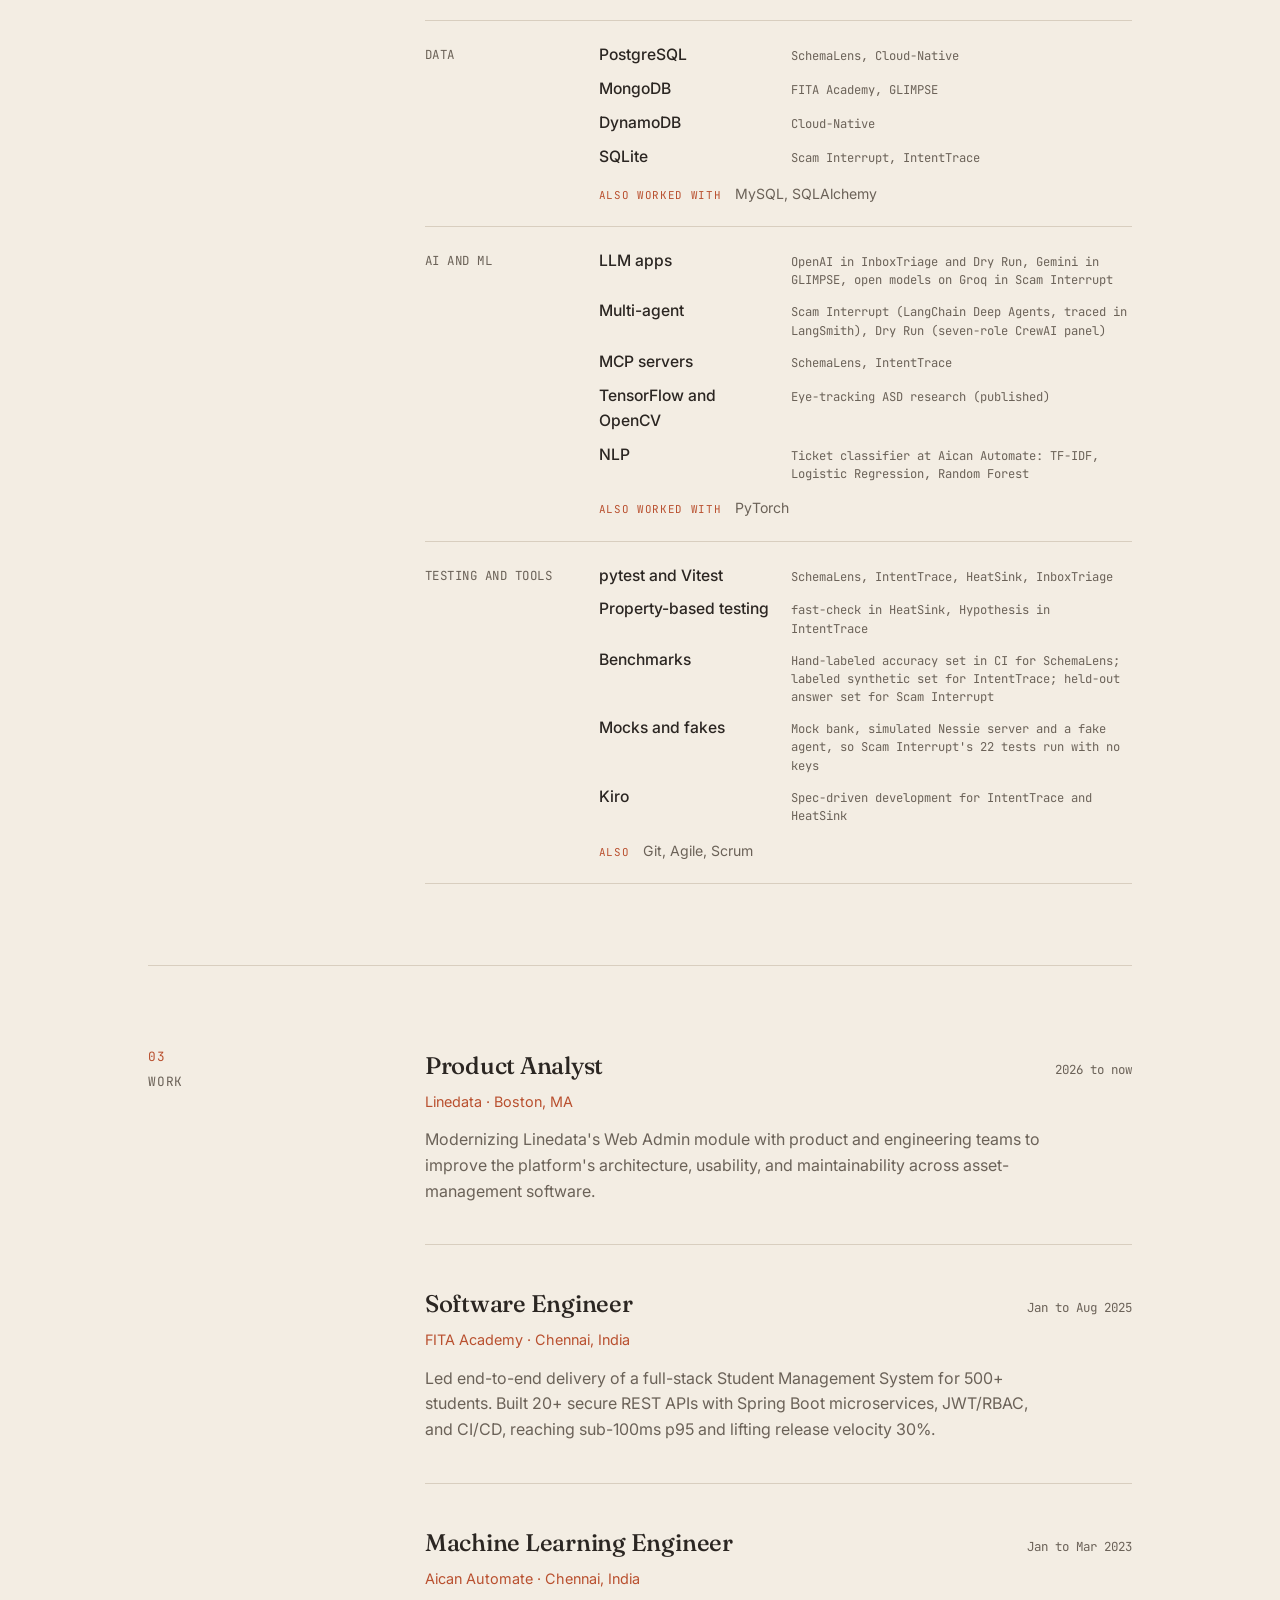
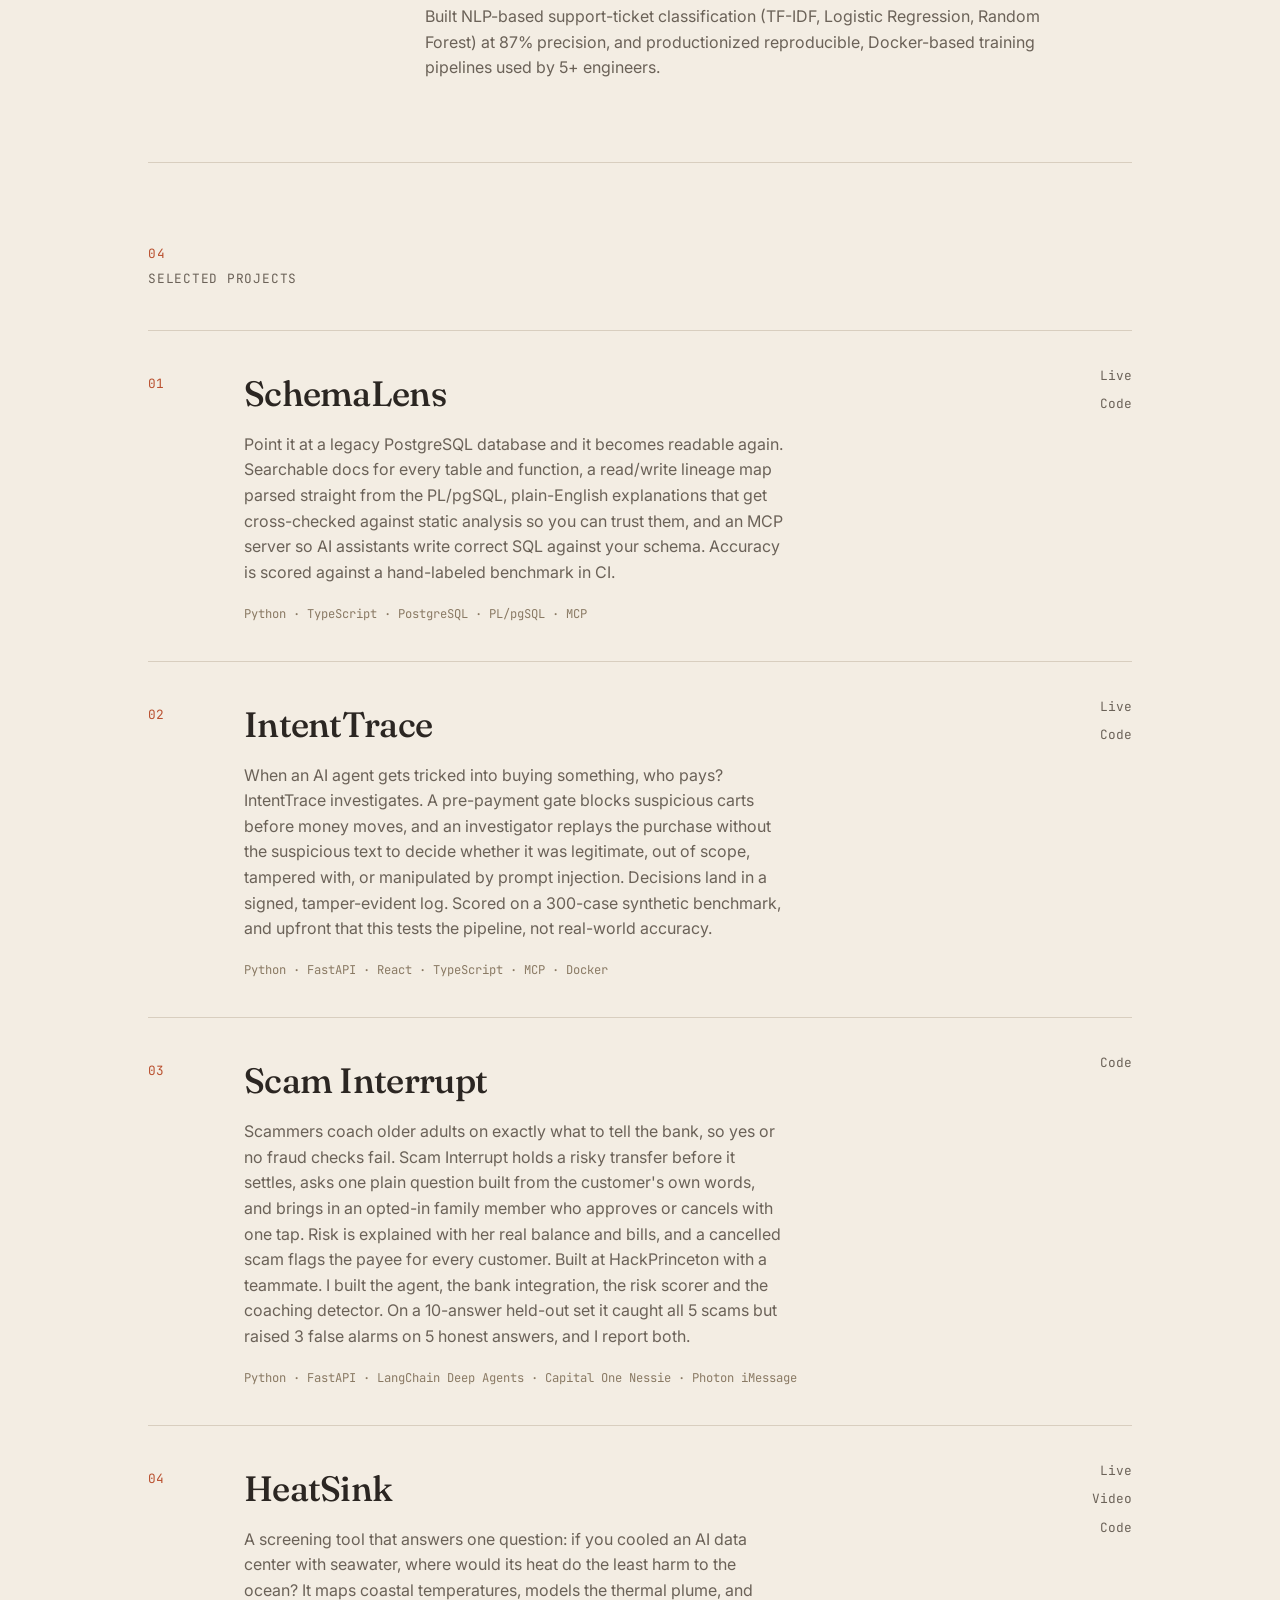
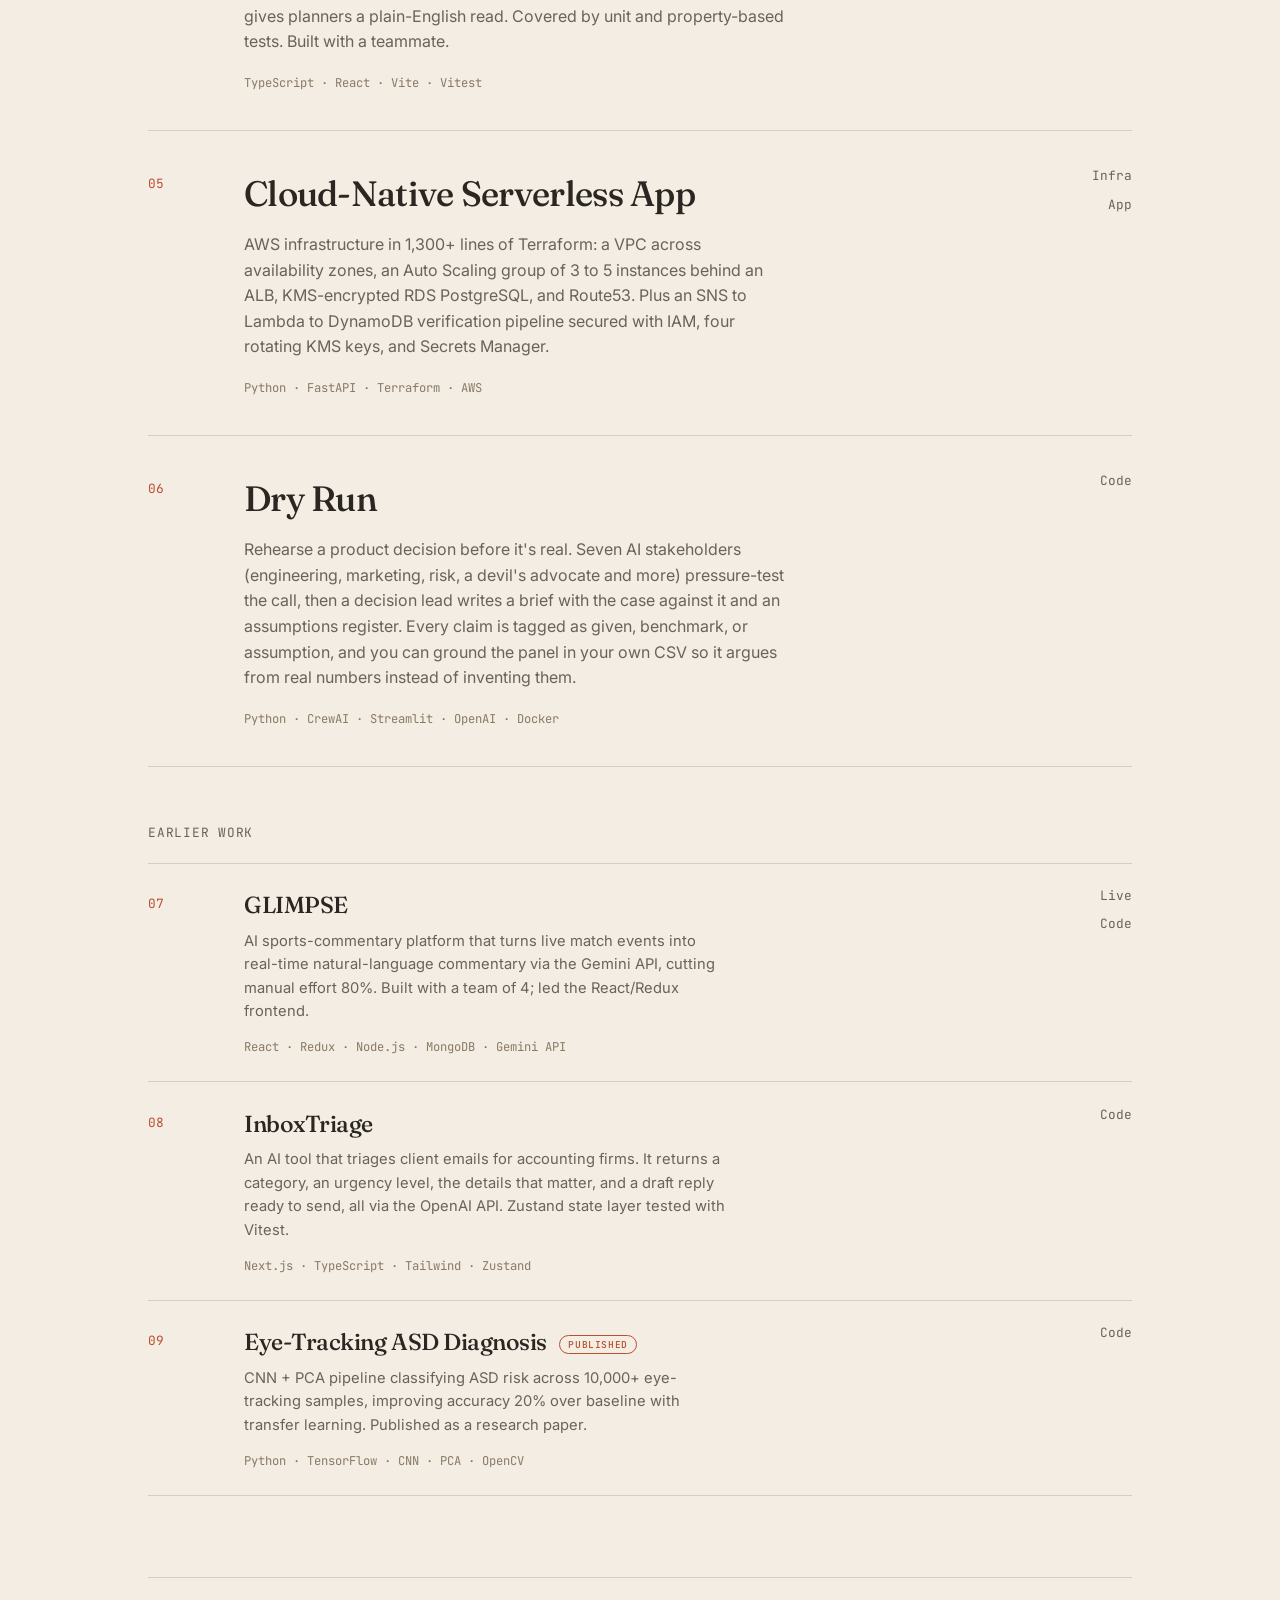
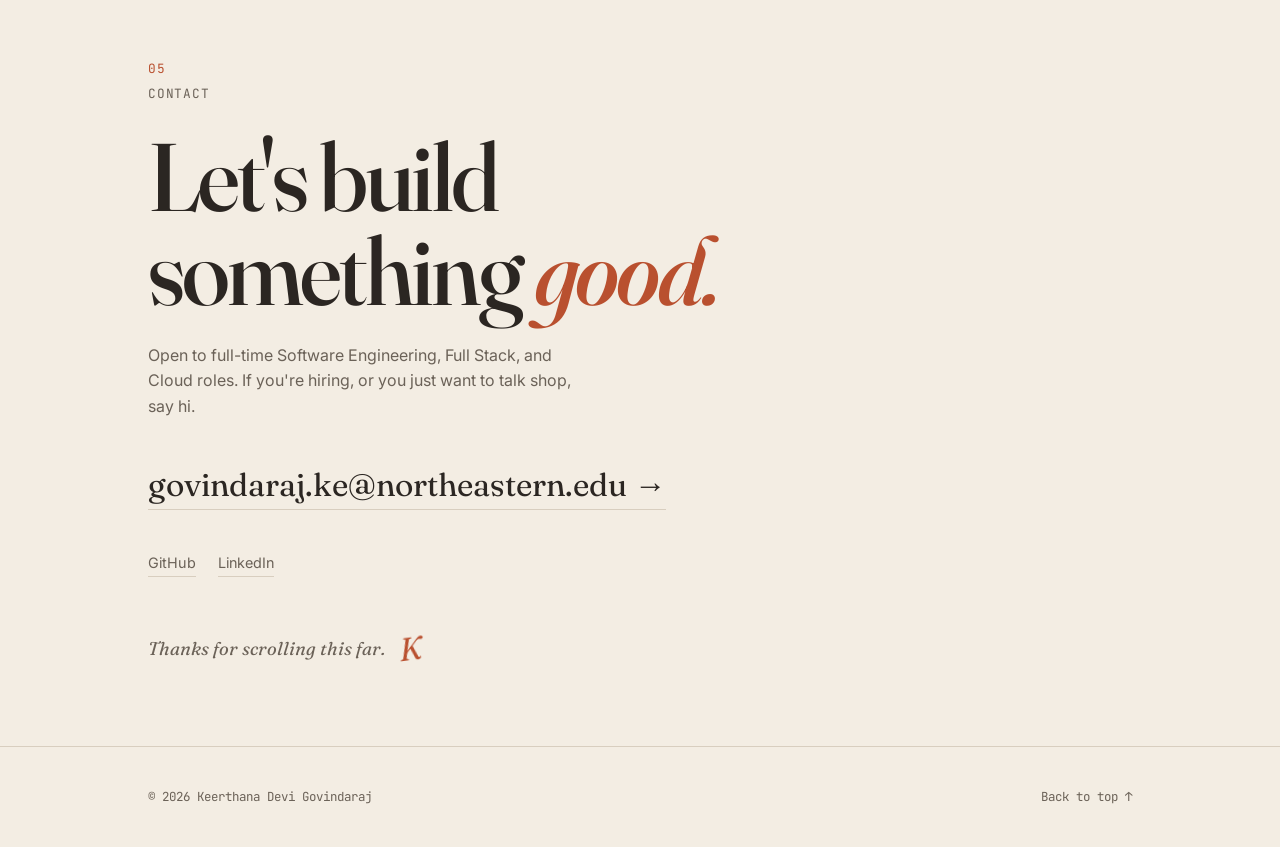
==== commit ed1889b9: "New one-page resume, and correct the Cloud-Native claims to match the code - Resume: rebuilt templat" ====
--- a/index.html
+++ b/index.html
@@ -9,13 +9,13 @@
    <meta name="keywords" content="Full Stack Developer, Software Engineer, React, Cloud Engineer, AWS, AI Engineer, Keerthana Devi Govindaraj" />
    <meta name="author" content="Keerthana Devi Govindaraj" />
    <meta name="robots" content="index, follow" />
-   <link rel="canonical" href="https://keerthanadevigportfolio.netlify.app/" />
+   <link rel="canonical" href="https://keerthanadevigovindaraj.github.io/Portfolio/" />
 
    <!-- Open Graph -->
    <meta property="og:title" content="Keerthana Devi Govindaraj | Full Stack Software Engineer" />
    <meta property="og:description" content="Full Stack Software Engineer building cloud-native systems and AI-powered applications. Open to full-time SWE roles." />
    <meta property="og:type" content="website" />
-   <meta property="og:url" content="https://keerthanadevigportfolio.netlify.app/" />
+   <meta property="og:url" content="https://keerthanadevigovindaraj.github.io/Portfolio/" />
    <meta property="og:image" content="img/android-chrome-512x512.png" />
    <meta name="twitter:card" content="summary_large_image" />
 
@@ -206,8 +206,8 @@
                <h3 class="stack-group__title">Cloud and DevOps</h3>
                <div class="stack-group__body">
                   <ul class="stack-list">
-                     <li><span class="sl__name">AWS</span><span class="sl__where">Cloud-Native: EC2 Auto Scaling, RDS Multi-AZ, ALB, Route53, Lambda, SNS, DynamoDB, IAM, KMS, Secrets Manager</span></li>
-                     <li><span class="sl__name">Terraform</span><span class="sl__where">Cloud-Native, 3,000+ lines</span></li>
+                     <li><span class="sl__name">AWS</span><span class="sl__where">Cloud-Native: EC2 Auto Scaling, RDS, ALB, Route53, Lambda, SNS, DynamoDB, IAM, KMS, Secrets Manager</span></li>
+                     <li><span class="sl__name">Terraform</span><span class="sl__where">Cloud-Native, 1,300+ lines of AWS Terraform</span></li>
                      <li><span class="sl__name">Packer</span><span class="sl__where">Custom machine image builds for Cloud-Native</span></li>
                      <li><span class="sl__name">Docker</span><span class="sl__where">IntentTrace, Dry Run, Aican Automate</span></li>
                      <li><span class="sl__name">GitHub Actions</span><span class="sl__where">CI for SchemaLens, IntentTrace, Cloud-Native; deploys for HeatSink</span></li>
@@ -364,7 +364,7 @@
                <span class="proj__no">05</span>
                <div class="proj__main">
                   <h3 class="proj__title">Cloud-Native Serverless App</h3>
-                  <p class="proj__desc">Production-style AWS infrastructure in 3,000+ lines of Terraform (VPCs, EC2 Auto Scaling, RDS Multi-AZ, ALB, Route53), plus an SNS to Lambda to DynamoDB verification pipeline and secure-by-default IAM, KMS, and Secrets Manager.</p>
+                  <p class="proj__desc">AWS infrastructure in 1,300+ lines of Terraform: a VPC across availability zones, an Auto Scaling group of 3 to 5 instances behind an ALB, KMS-encrypted RDS PostgreSQL, and Route53. Plus an SNS to Lambda to DynamoDB verification pipeline secured with IAM, four rotating KMS keys, and Secrets Manager.</p>
                   <span class="proj__tech">Python · FastAPI · Terraform · AWS</span>
                </div>
                <div class="proj__links">
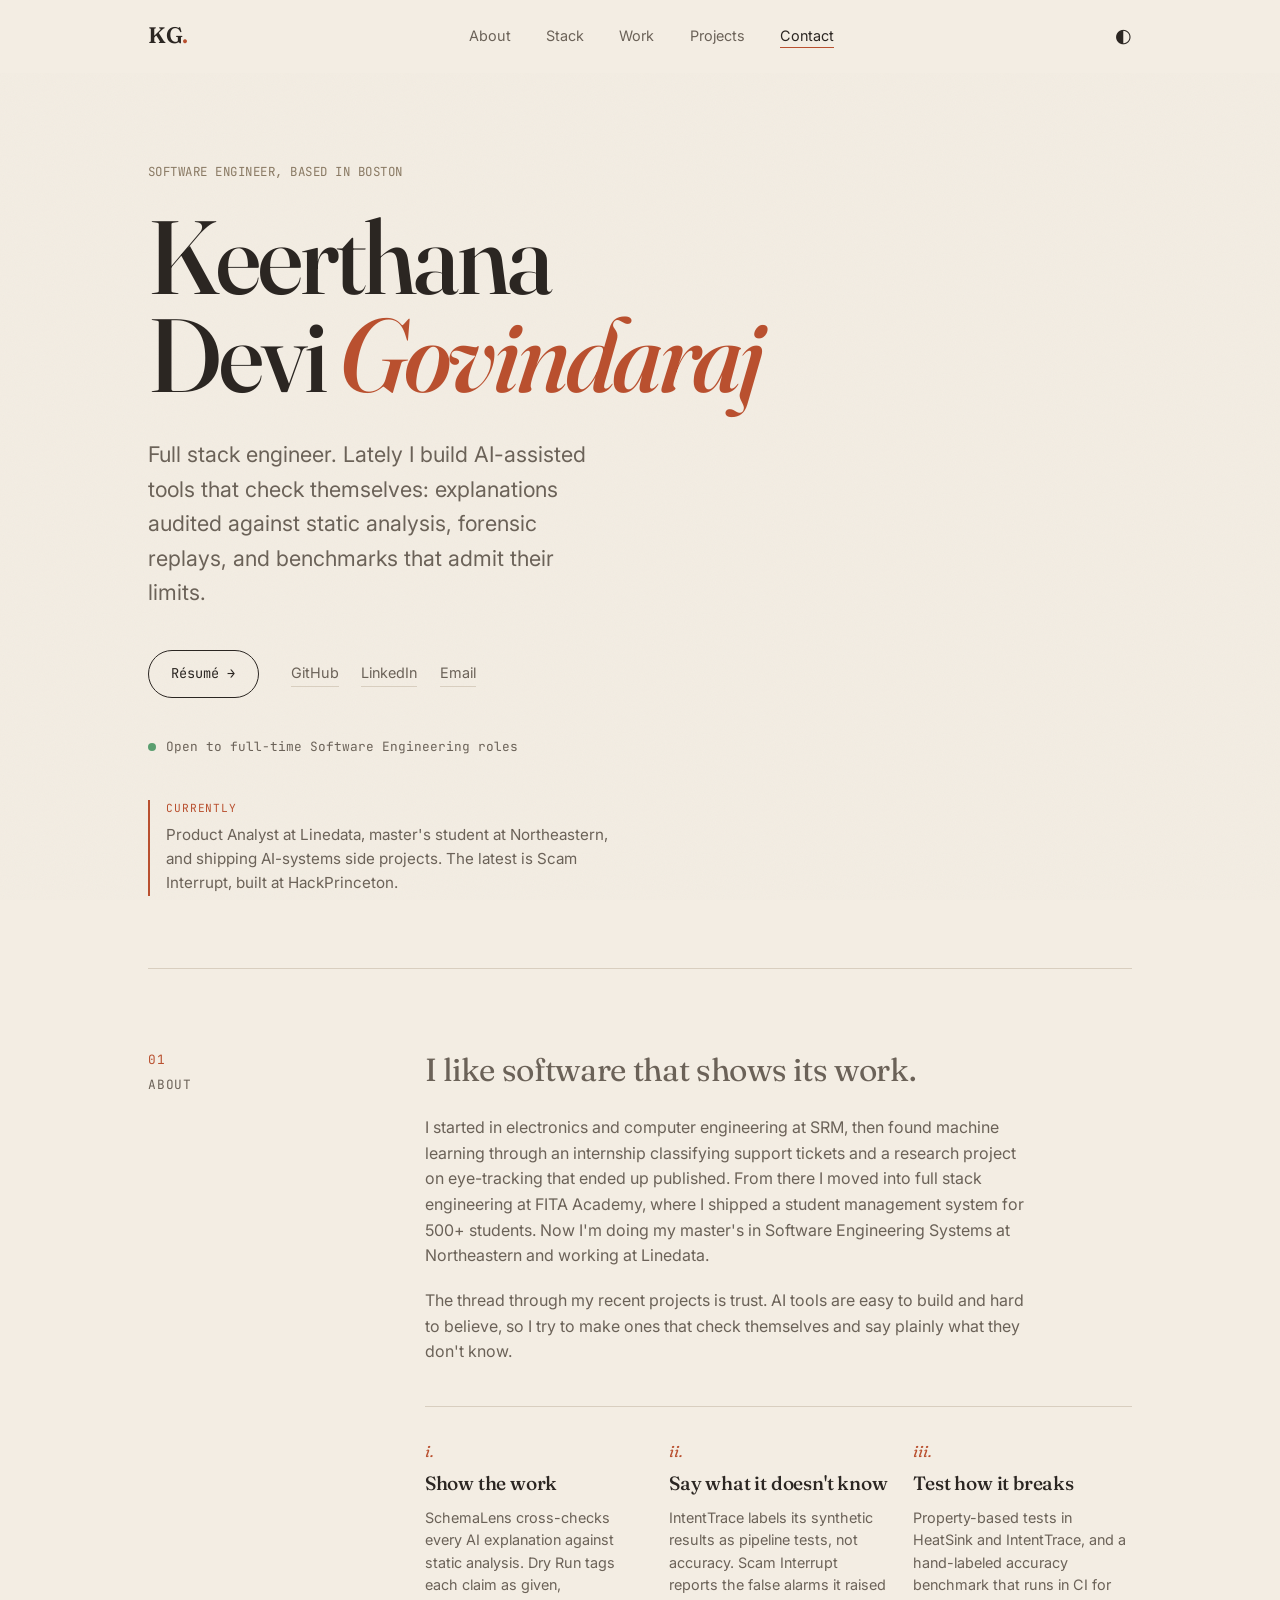
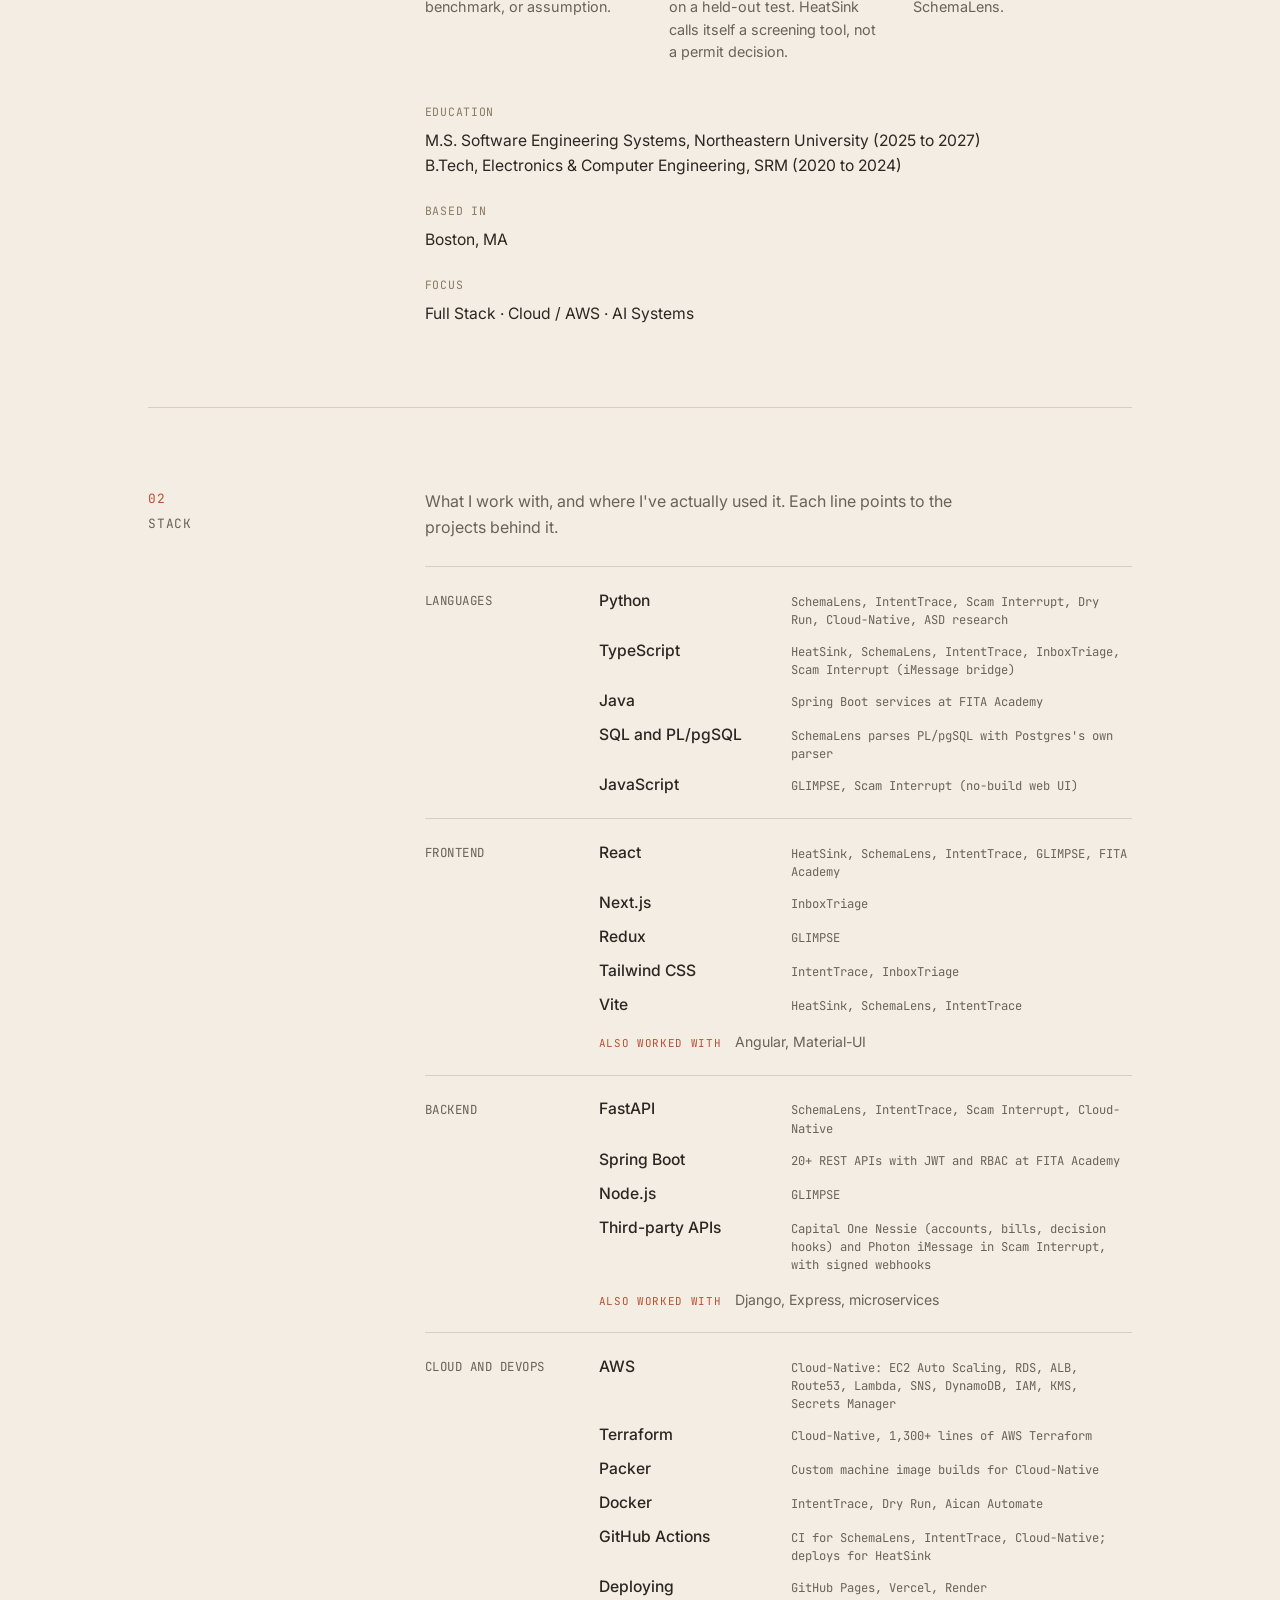
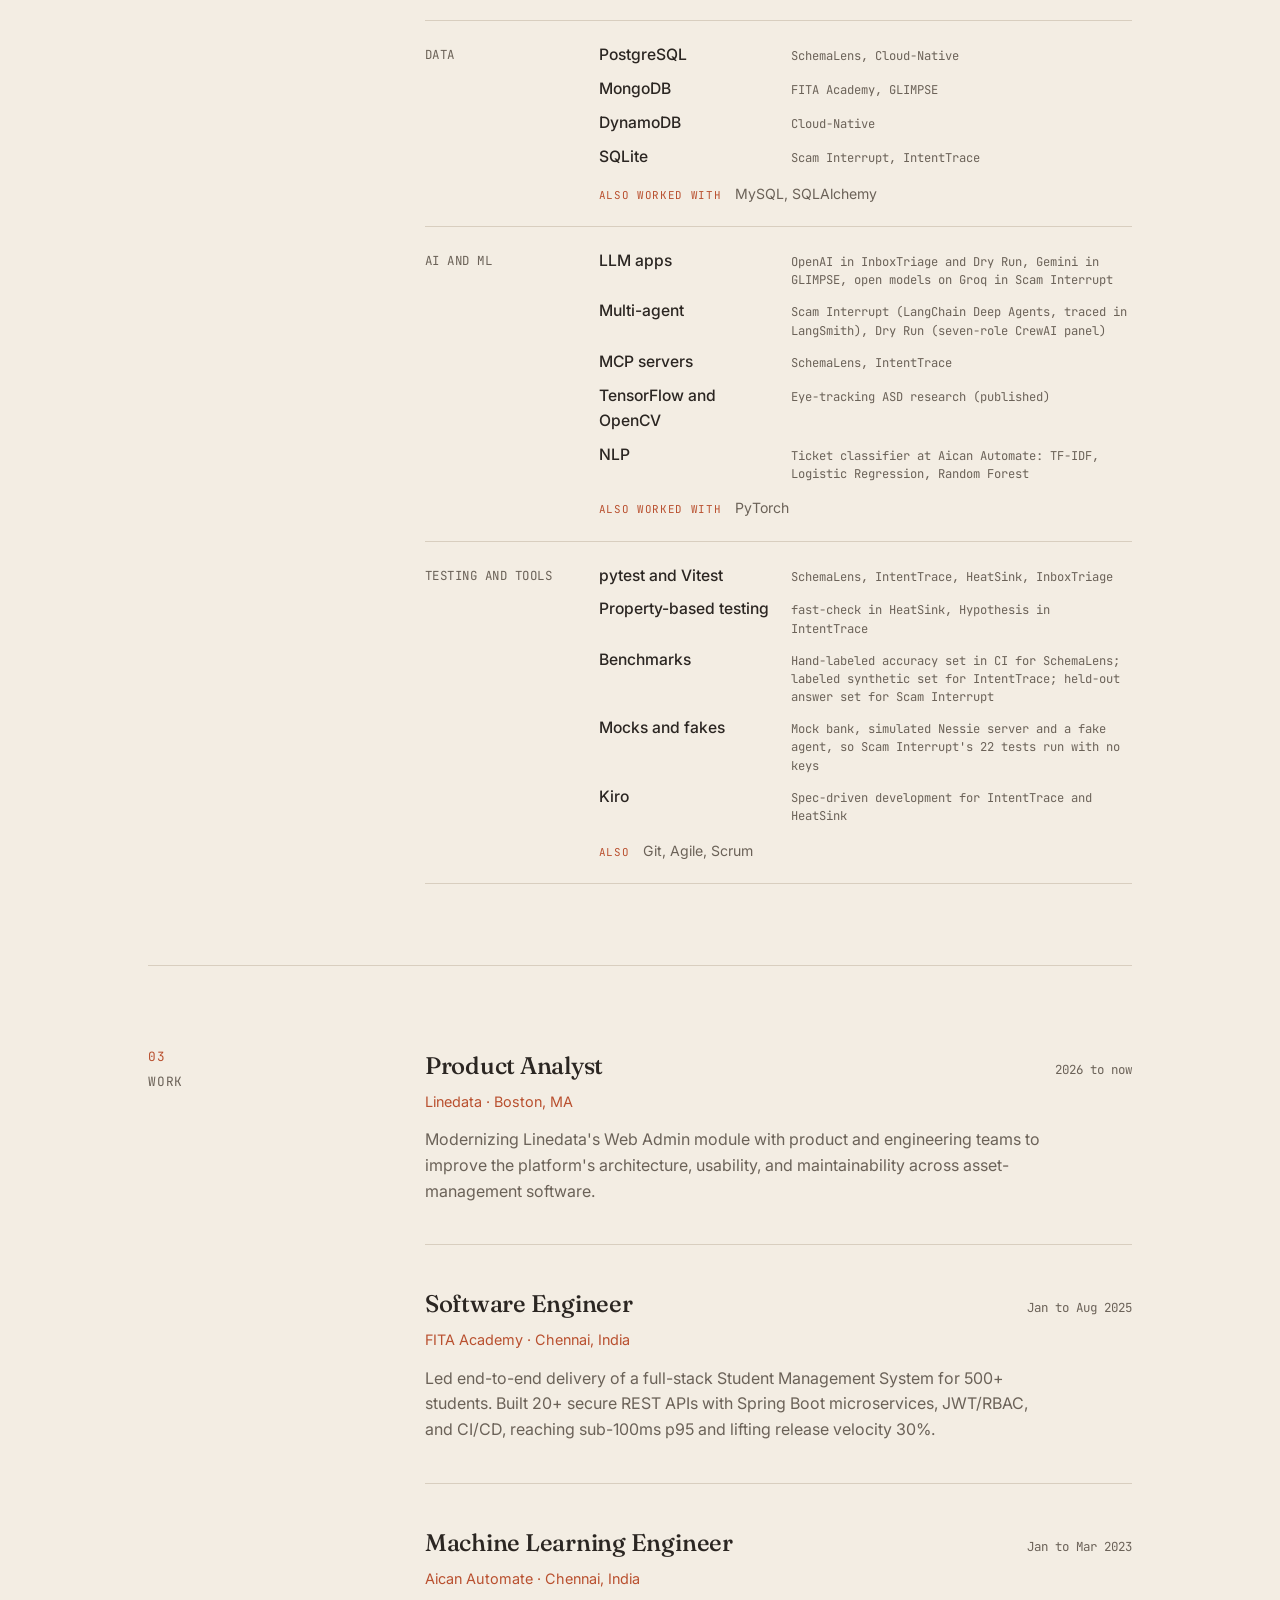
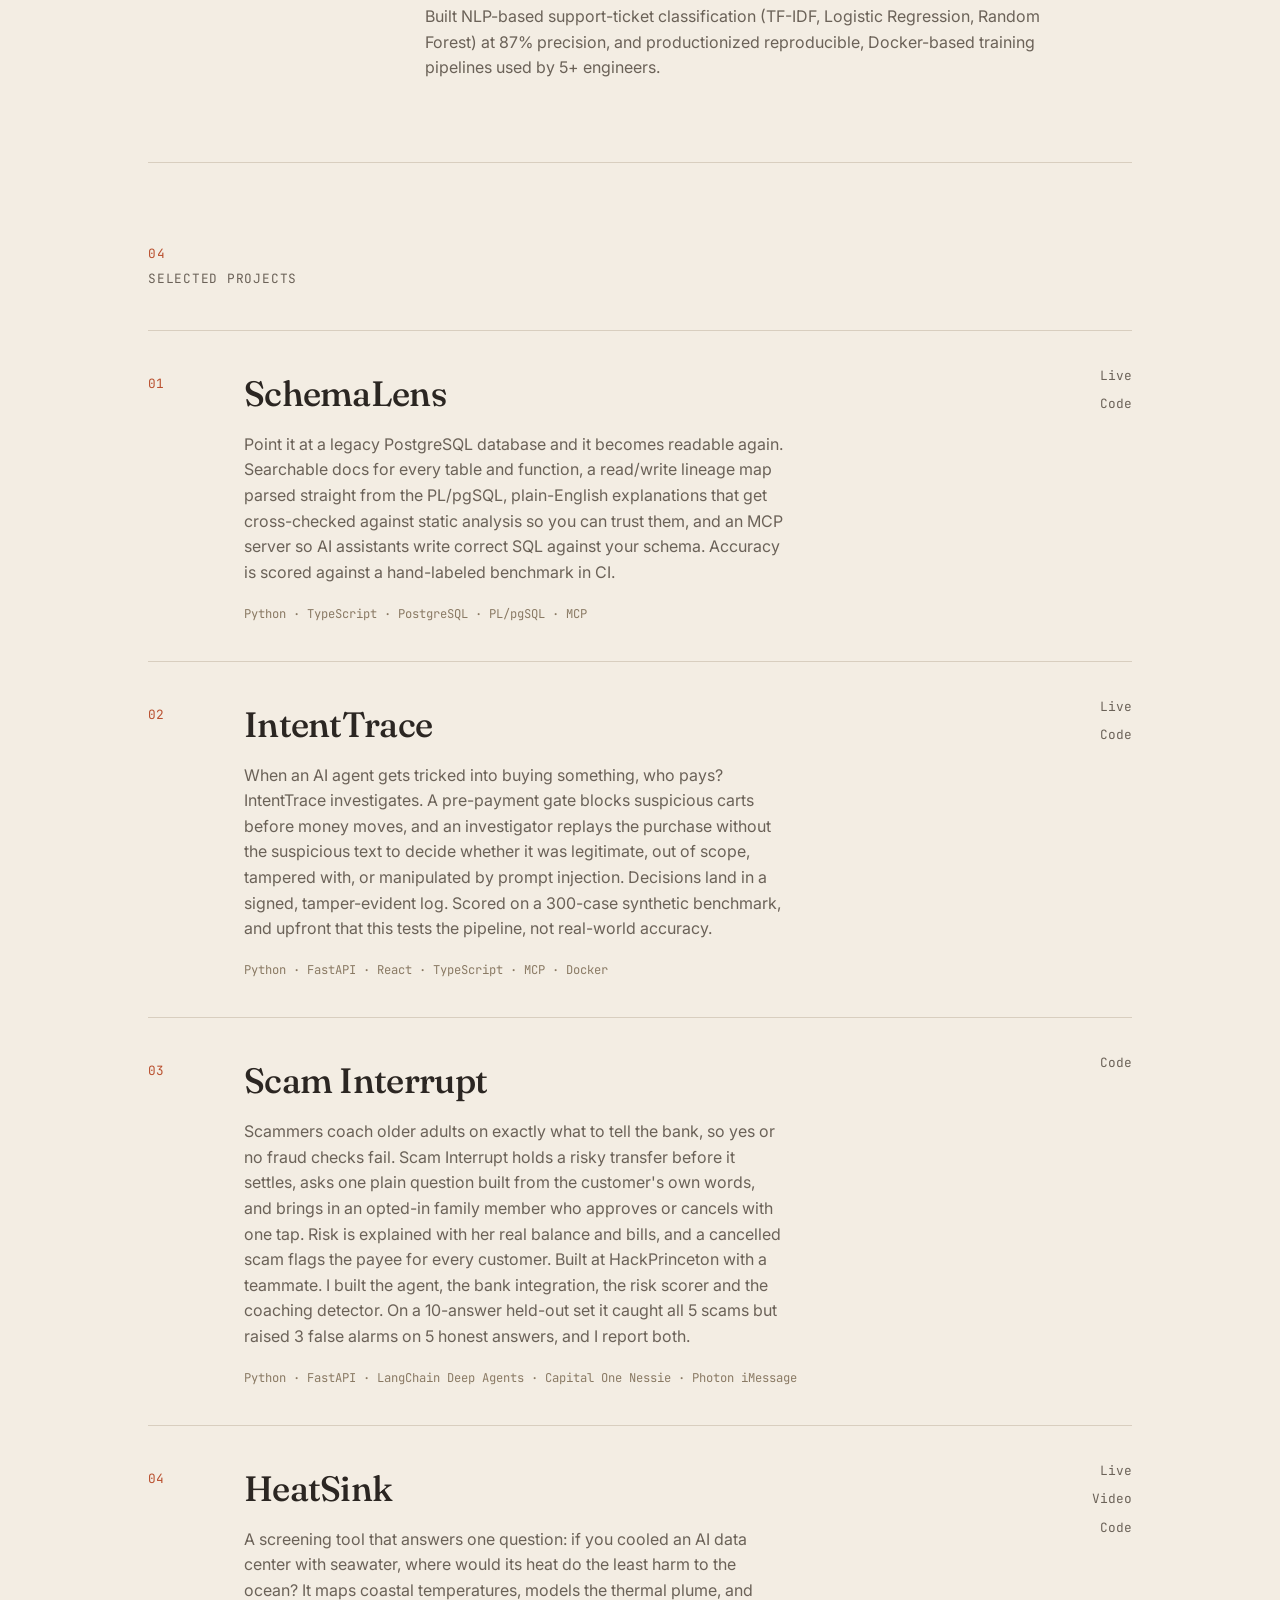
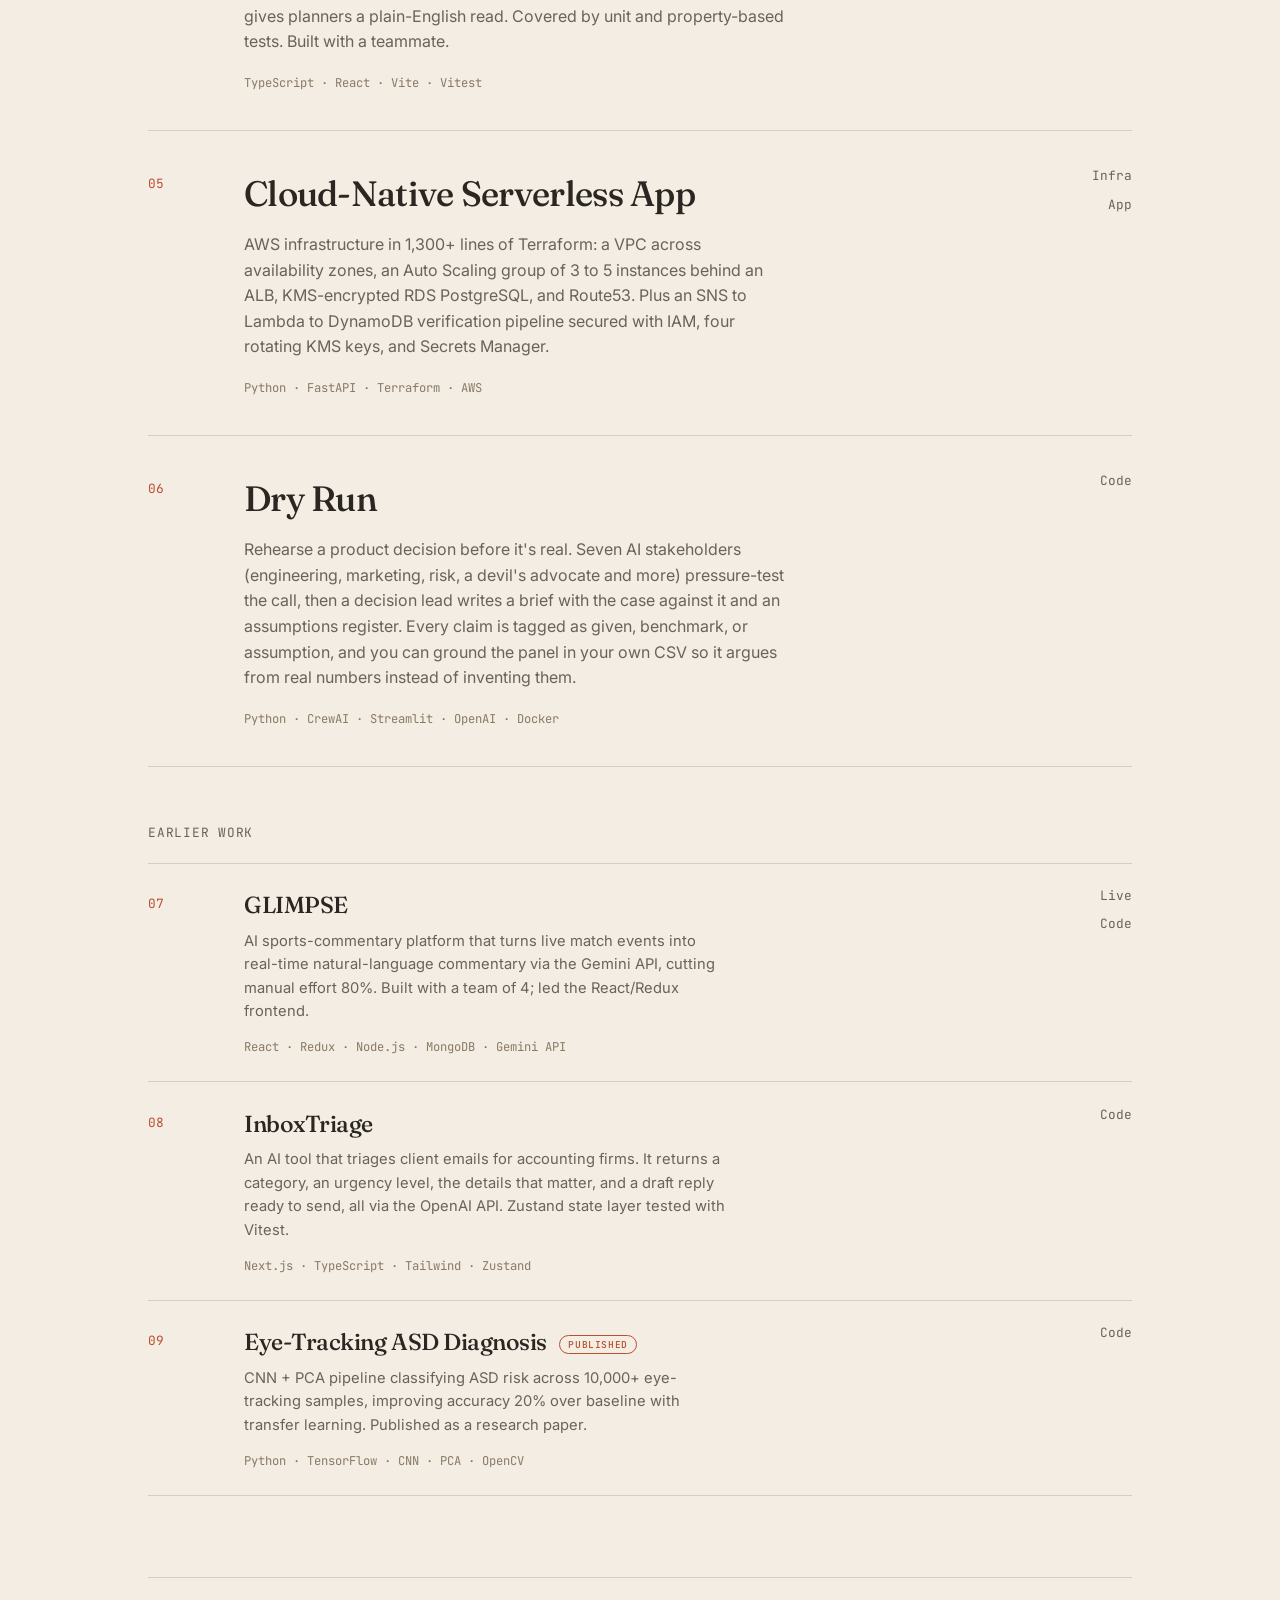
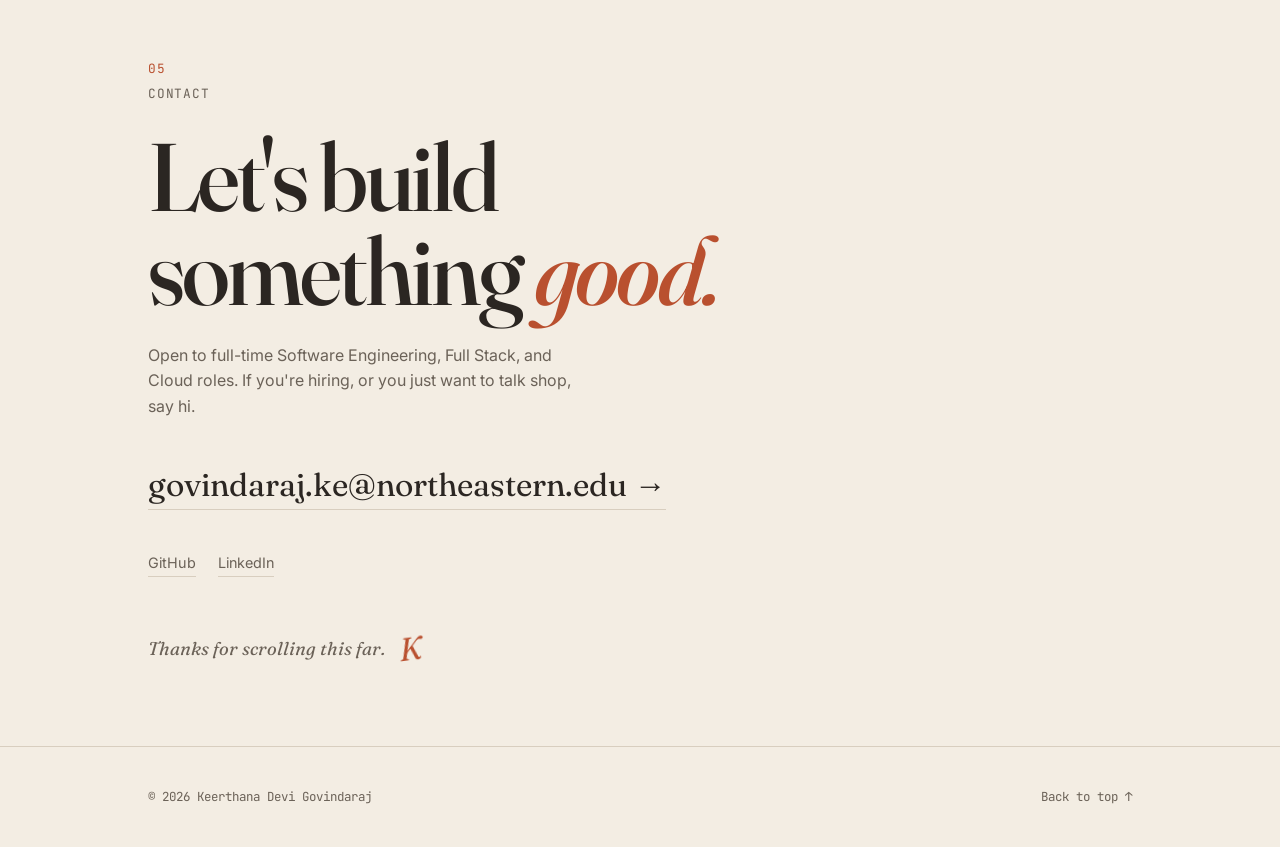
==== commit 40255475: "Drop remaining Netlify references: Pages is now the only host" ====
--- a/index.html
+++ b/index.html
@@ -211,7 +211,7 @@
                      <li><span class="sl__name">Packer</span><span class="sl__where">Custom machine image builds for Cloud-Native</span></li>
                      <li><span class="sl__name">Docker</span><span class="sl__where">IntentTrace, Dry Run, Aican Automate</span></li>
                      <li><span class="sl__name">GitHub Actions</span><span class="sl__where">CI for SchemaLens, IntentTrace, Cloud-Native; deploys for HeatSink</span></li>
-                     <li><span class="sl__name">Deploying</span><span class="sl__where">Vercel, Render, Netlify, GitHub Pages</span></li>
+                     <li><span class="sl__name">Deploying</span><span class="sl__where">GitHub Pages, Vercel, Render</span></li>
                   </ul>
                </div>
             </div>
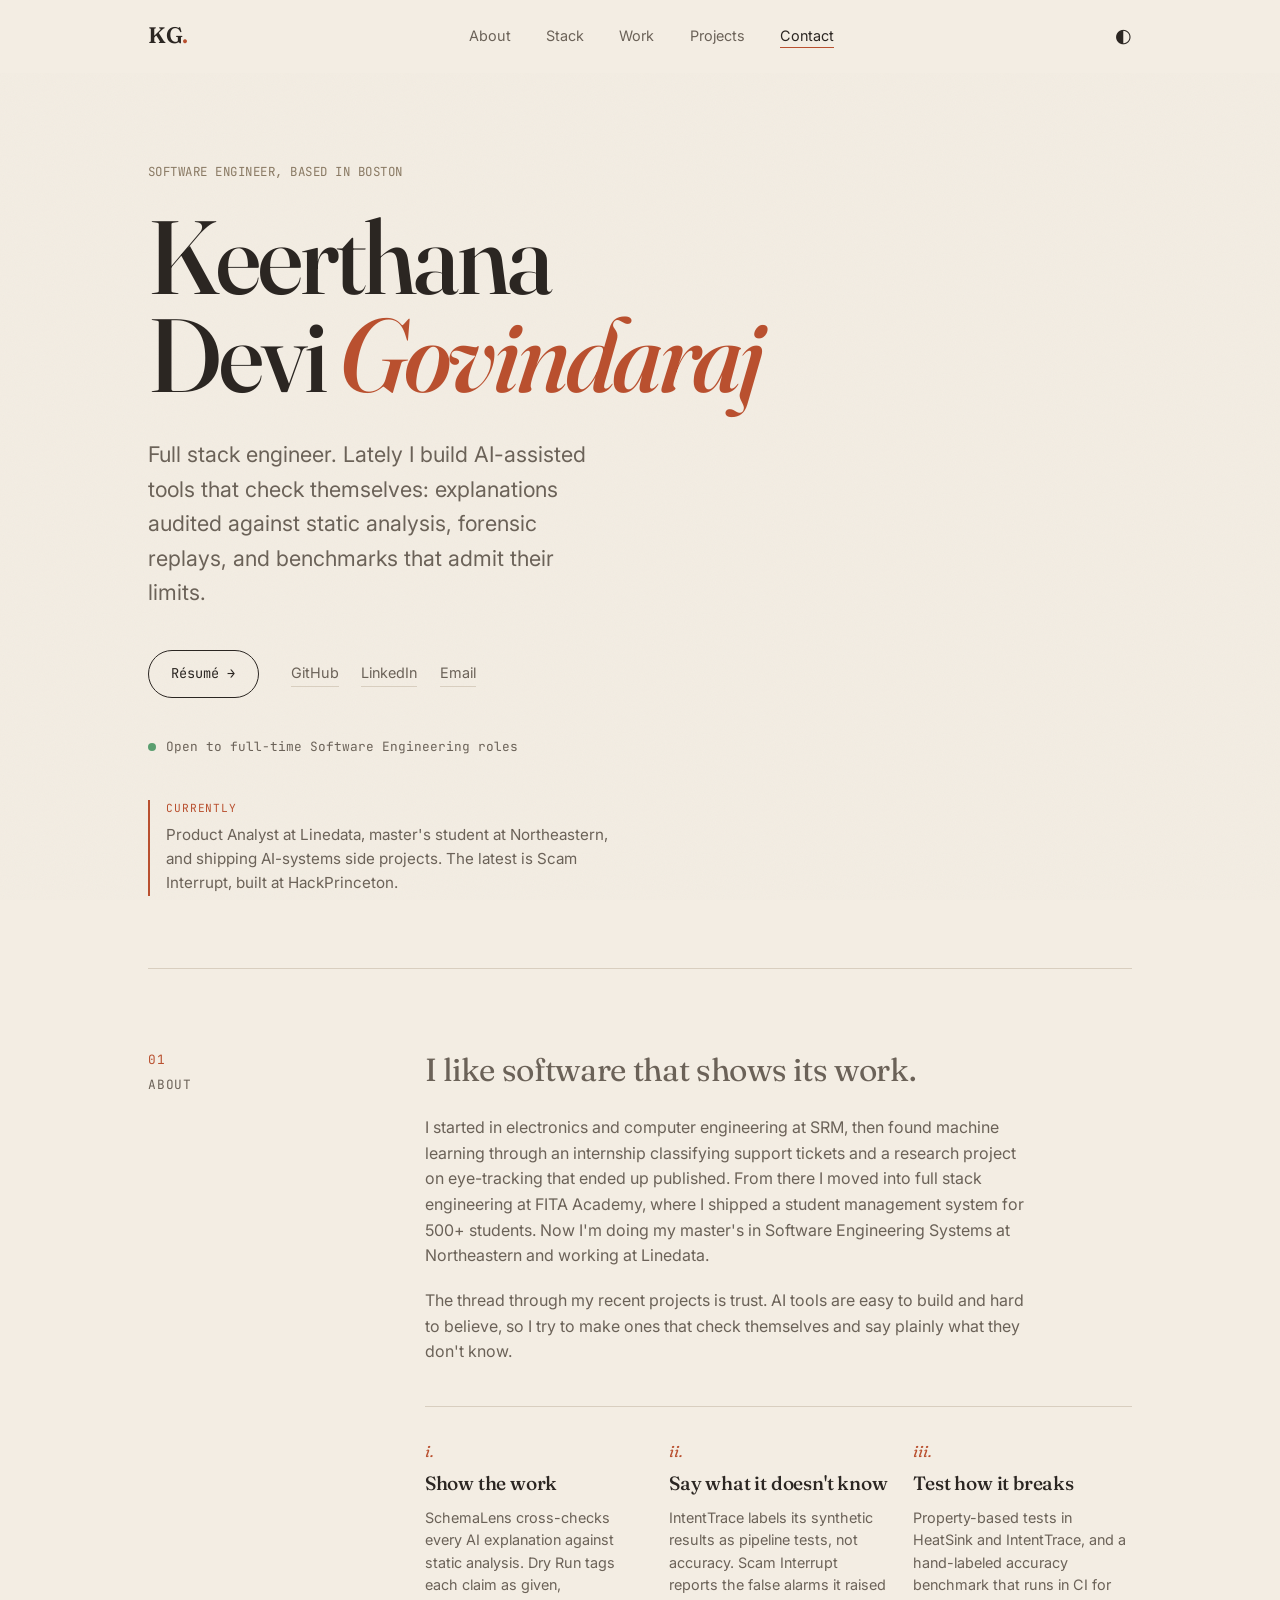
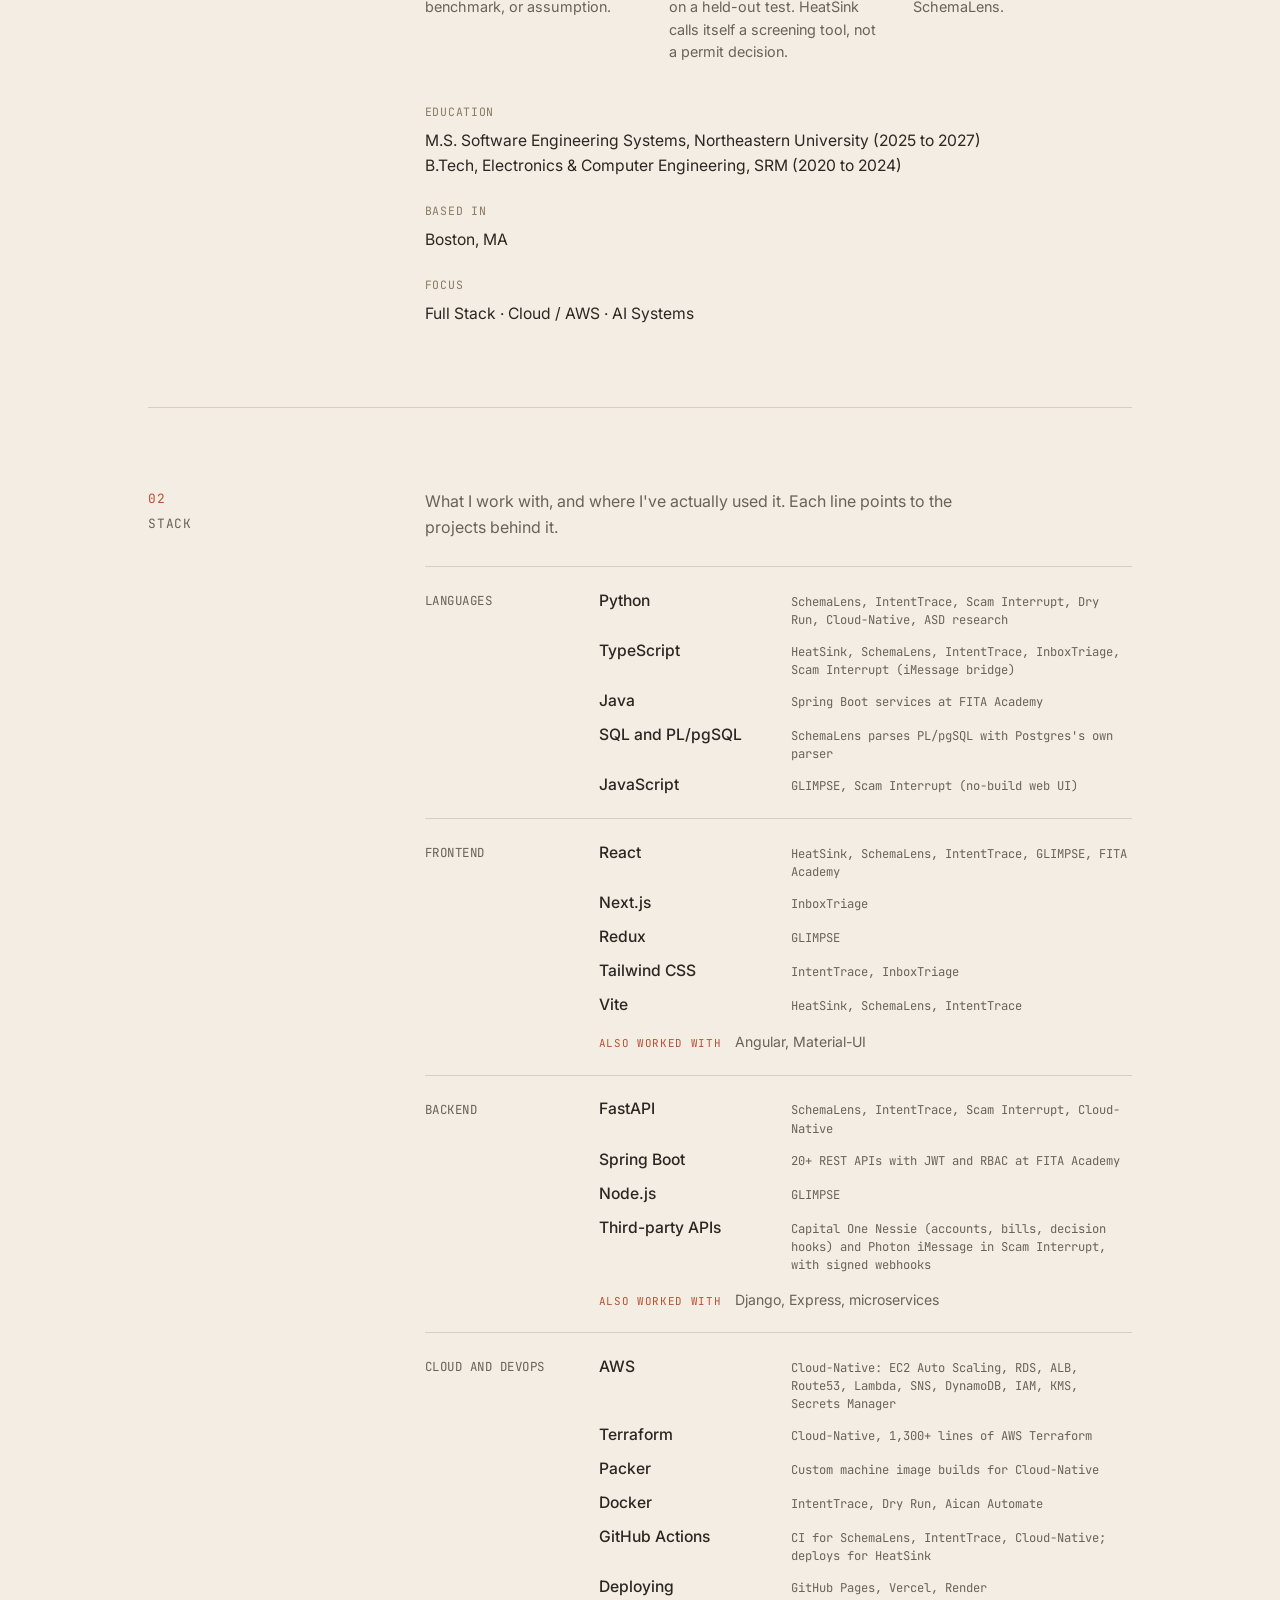
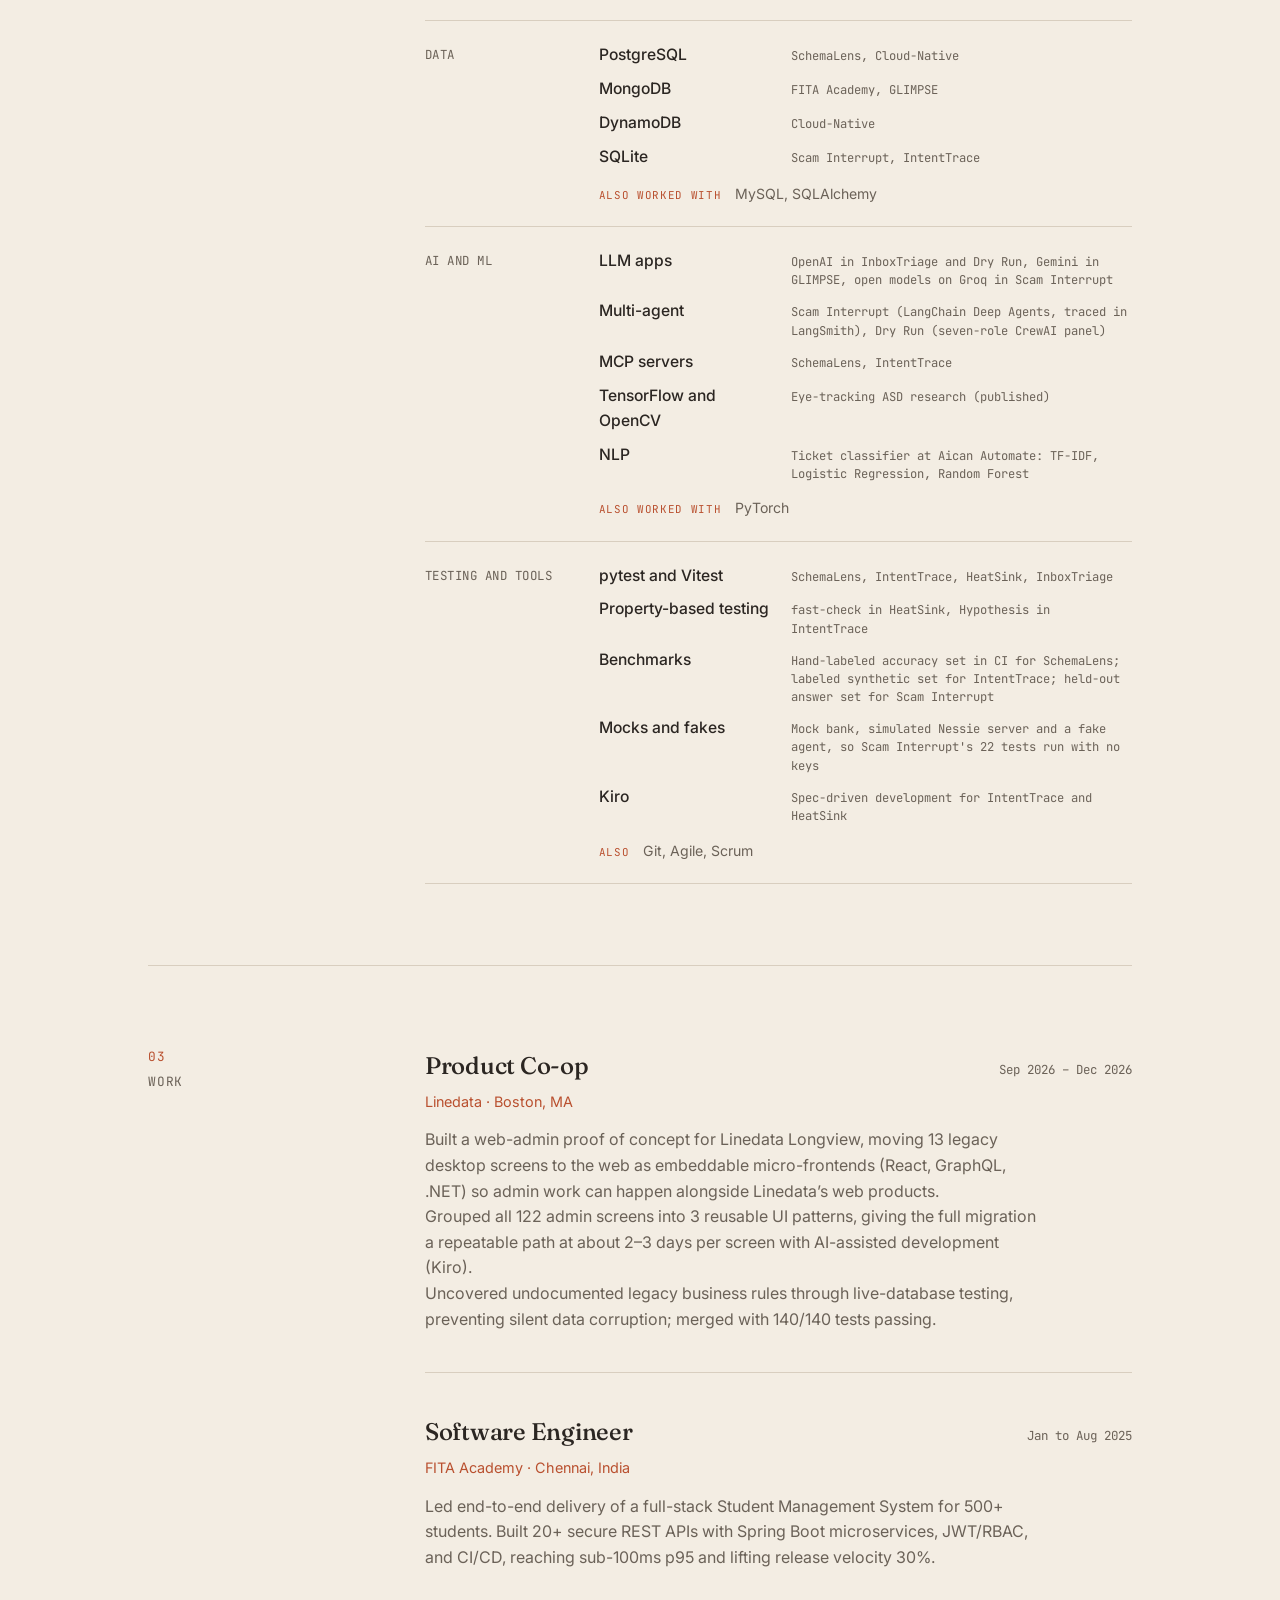
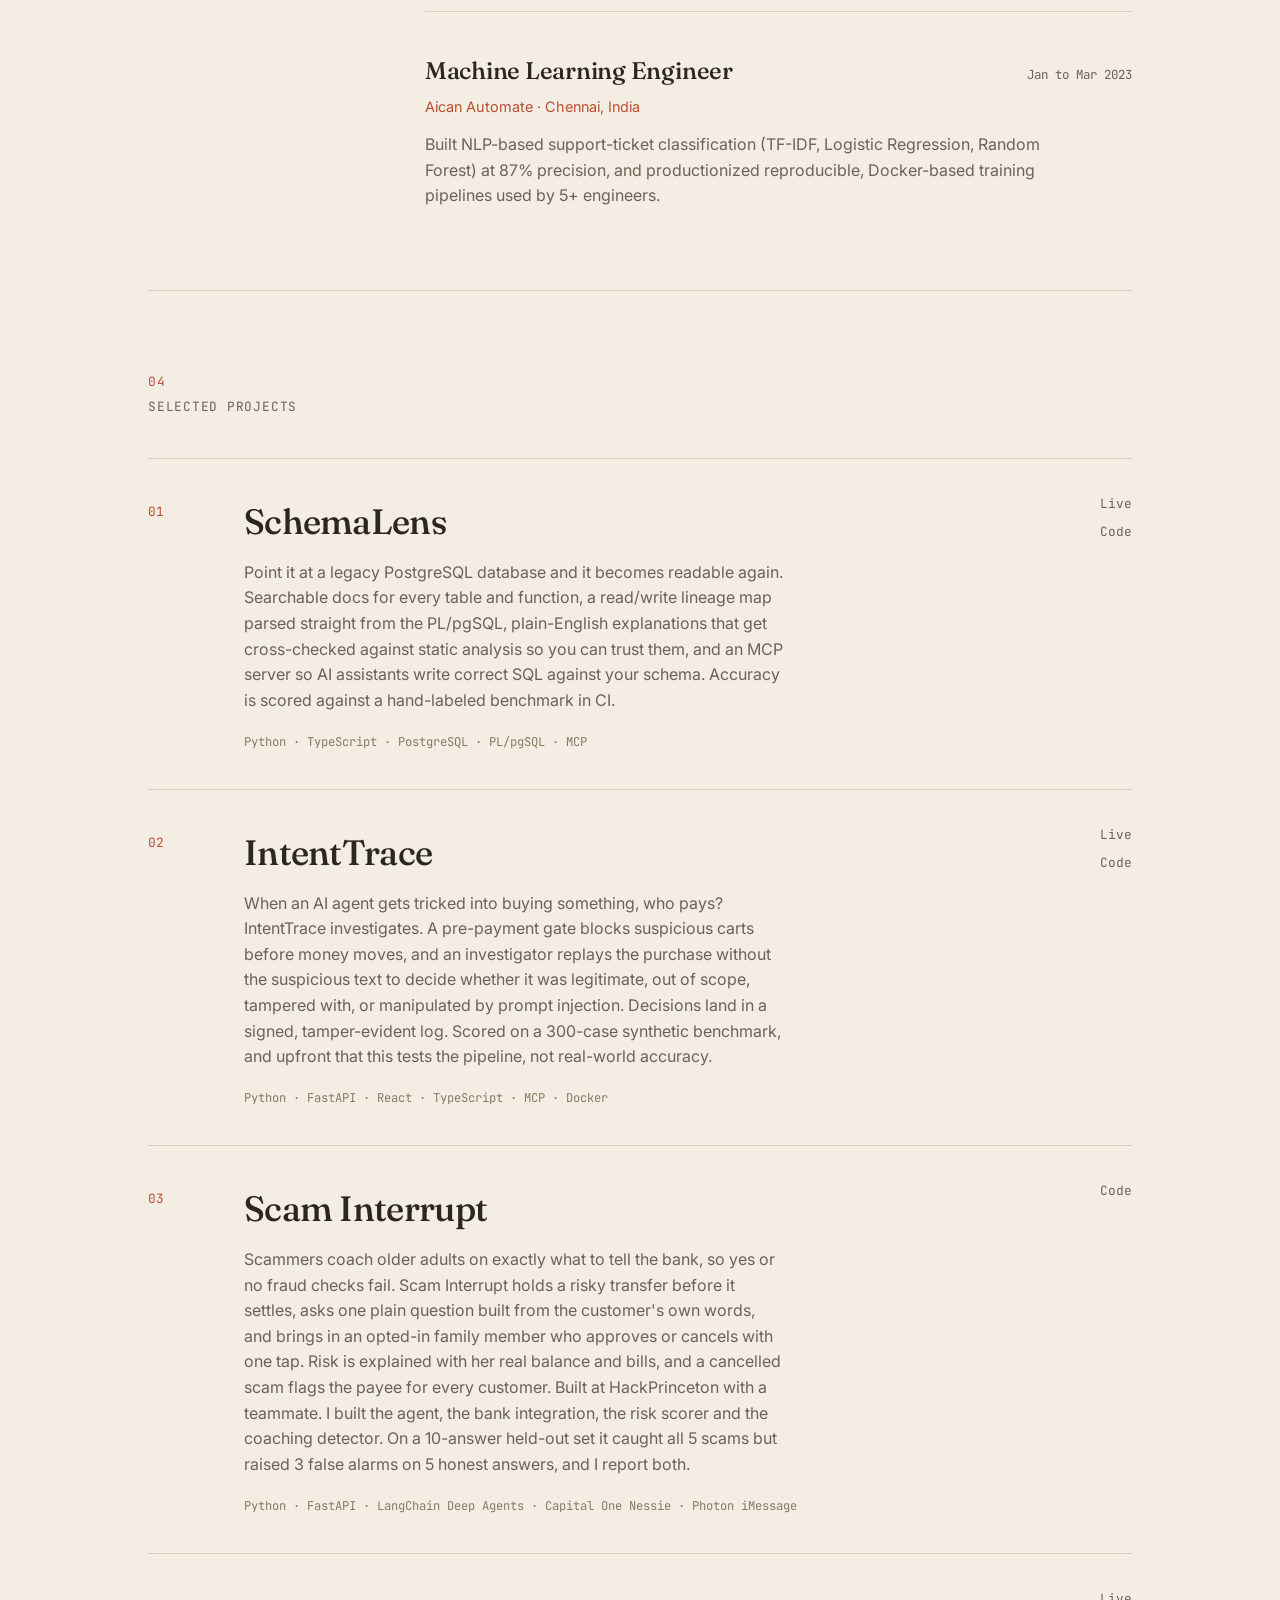
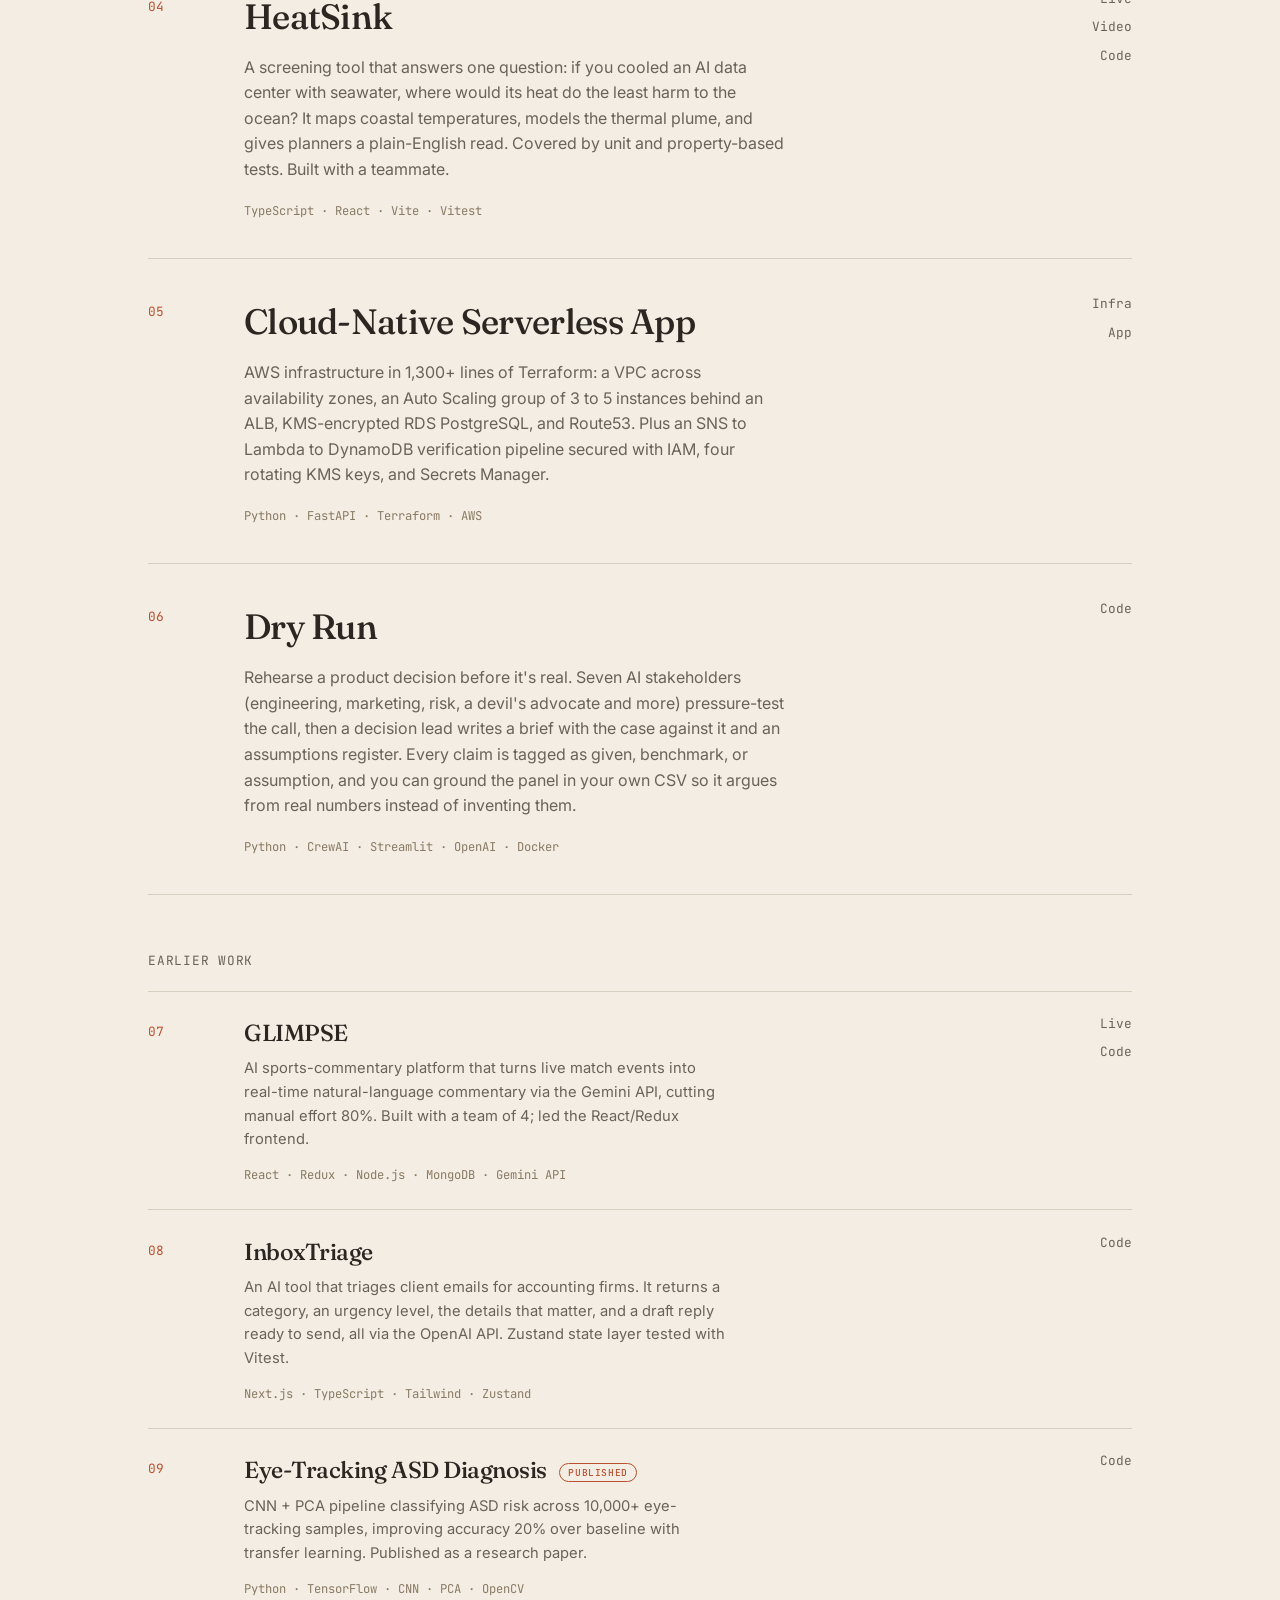
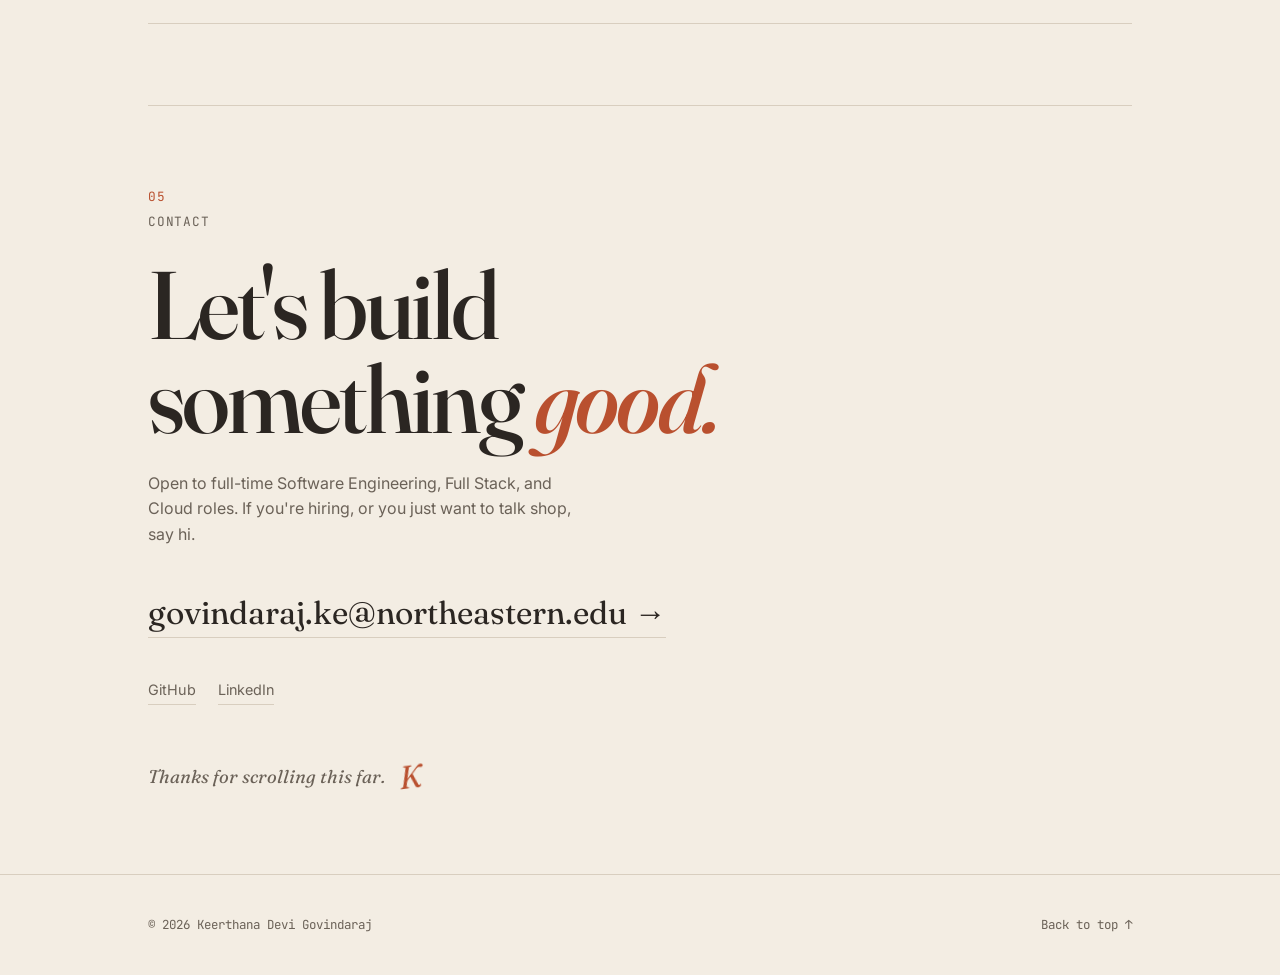
==== commit 117e3c8c: "Update Linedata entry to Product Co-op (Sep 2026 – Dec 2026) in resume and portfolio - Replace headi" ====
--- a/index.html
+++ b/index.html
@@ -270,11 +270,13 @@
 
             <article class="xp" data-reveal>
                <div class="xp__head">
-                  <h3>Product Analyst</h3>
-                  <span class="xp__date">2026 to now</span>
+                  <h3>Product Co-op</h3>
+                  <span class="xp__date">Sep 2026 – Dec 2026</span>
                </div>
                <span class="xp__org">Linedata · Boston, MA</span>
-               <p>Modernizing Linedata's Web Admin module with product and engineering teams to improve the platform's architecture, usability, and maintainability across asset-management software.</p>
+               <p>Built a web-admin proof of concept for Linedata Longview, moving 13 legacy desktop screens to the web as embeddable micro-frontends (React, GraphQL, .NET) so admin work can happen alongside Linedata’s web products.</p>
+               <p>Grouped all 122 admin screens into 3 reusable UI patterns, giving the full migration a repeatable path at about 2–3 days per screen with AI-assisted development (Kiro).</p>
+               <p>Uncovered undocumented legacy business rules through live-database testing, preventing silent data corruption; merged with 140/140 tests passing.</p>
             </article>
 
             <article class="xp" data-reveal>
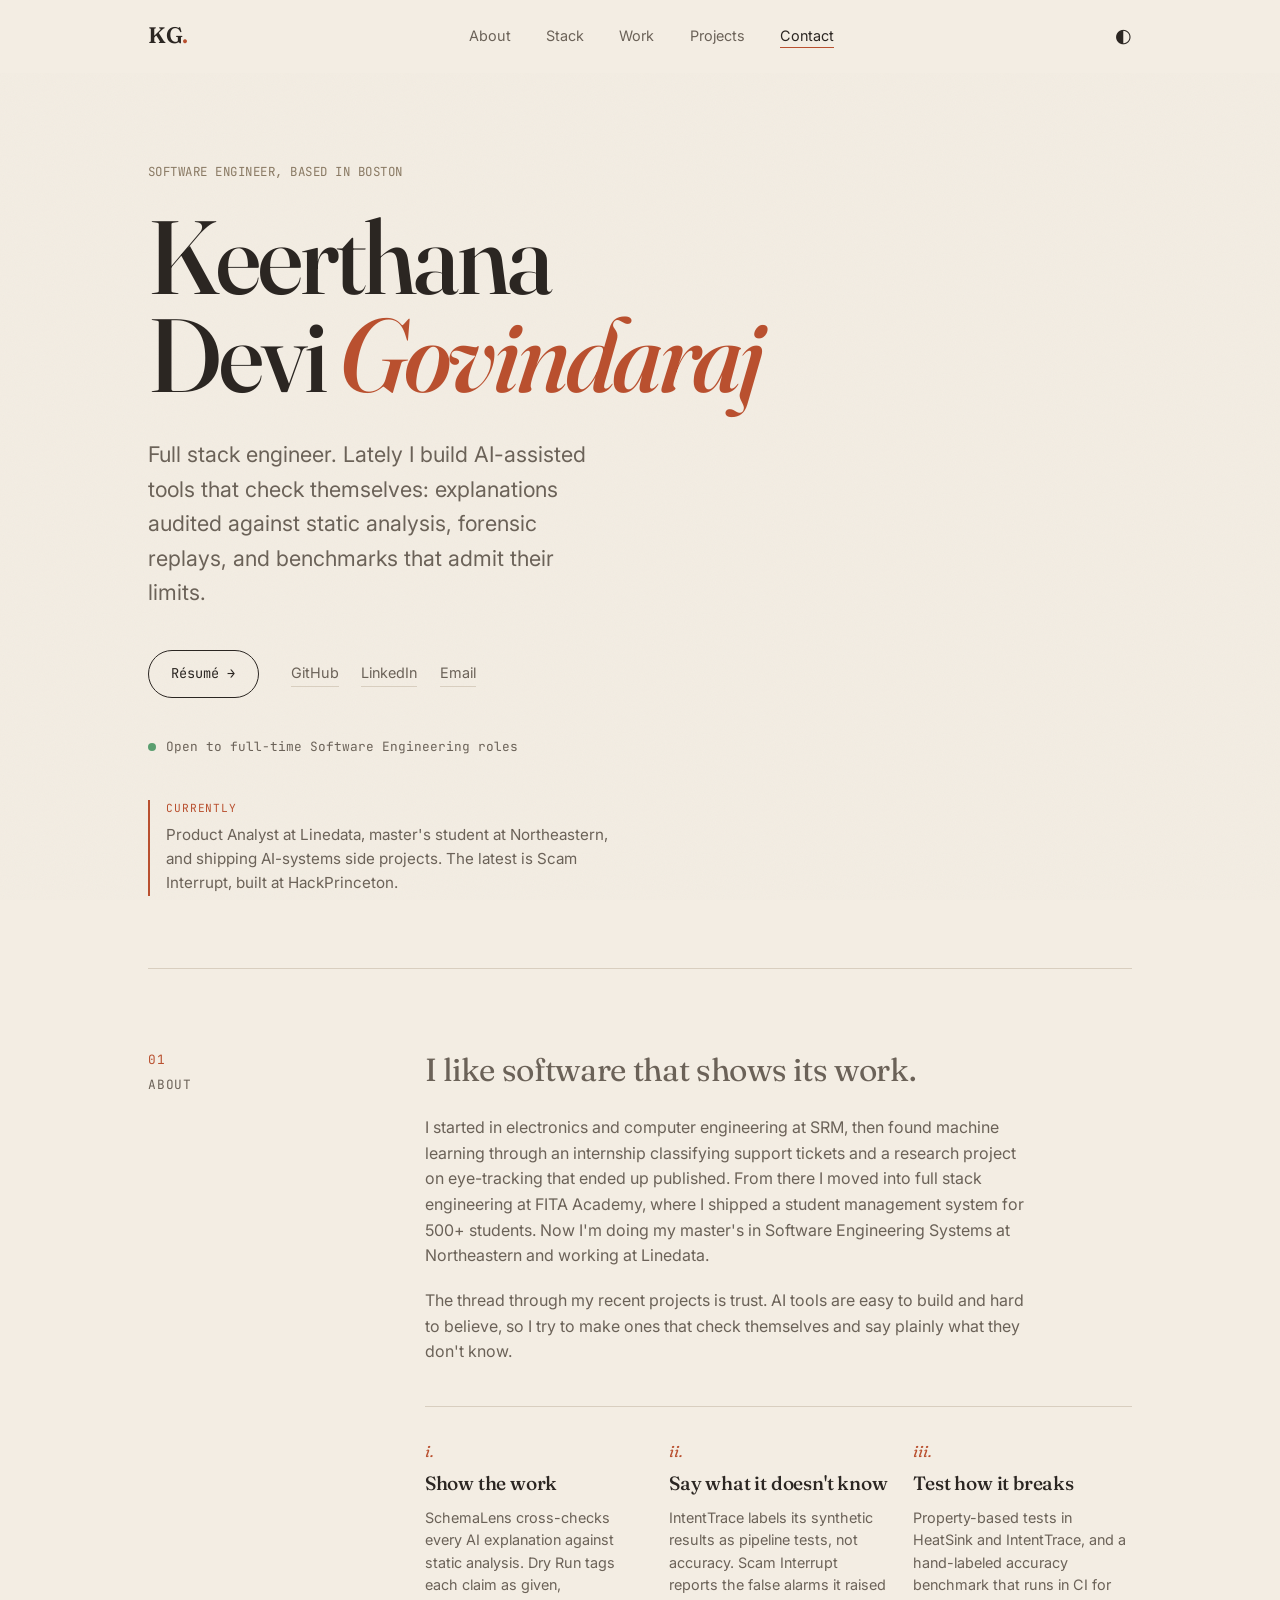
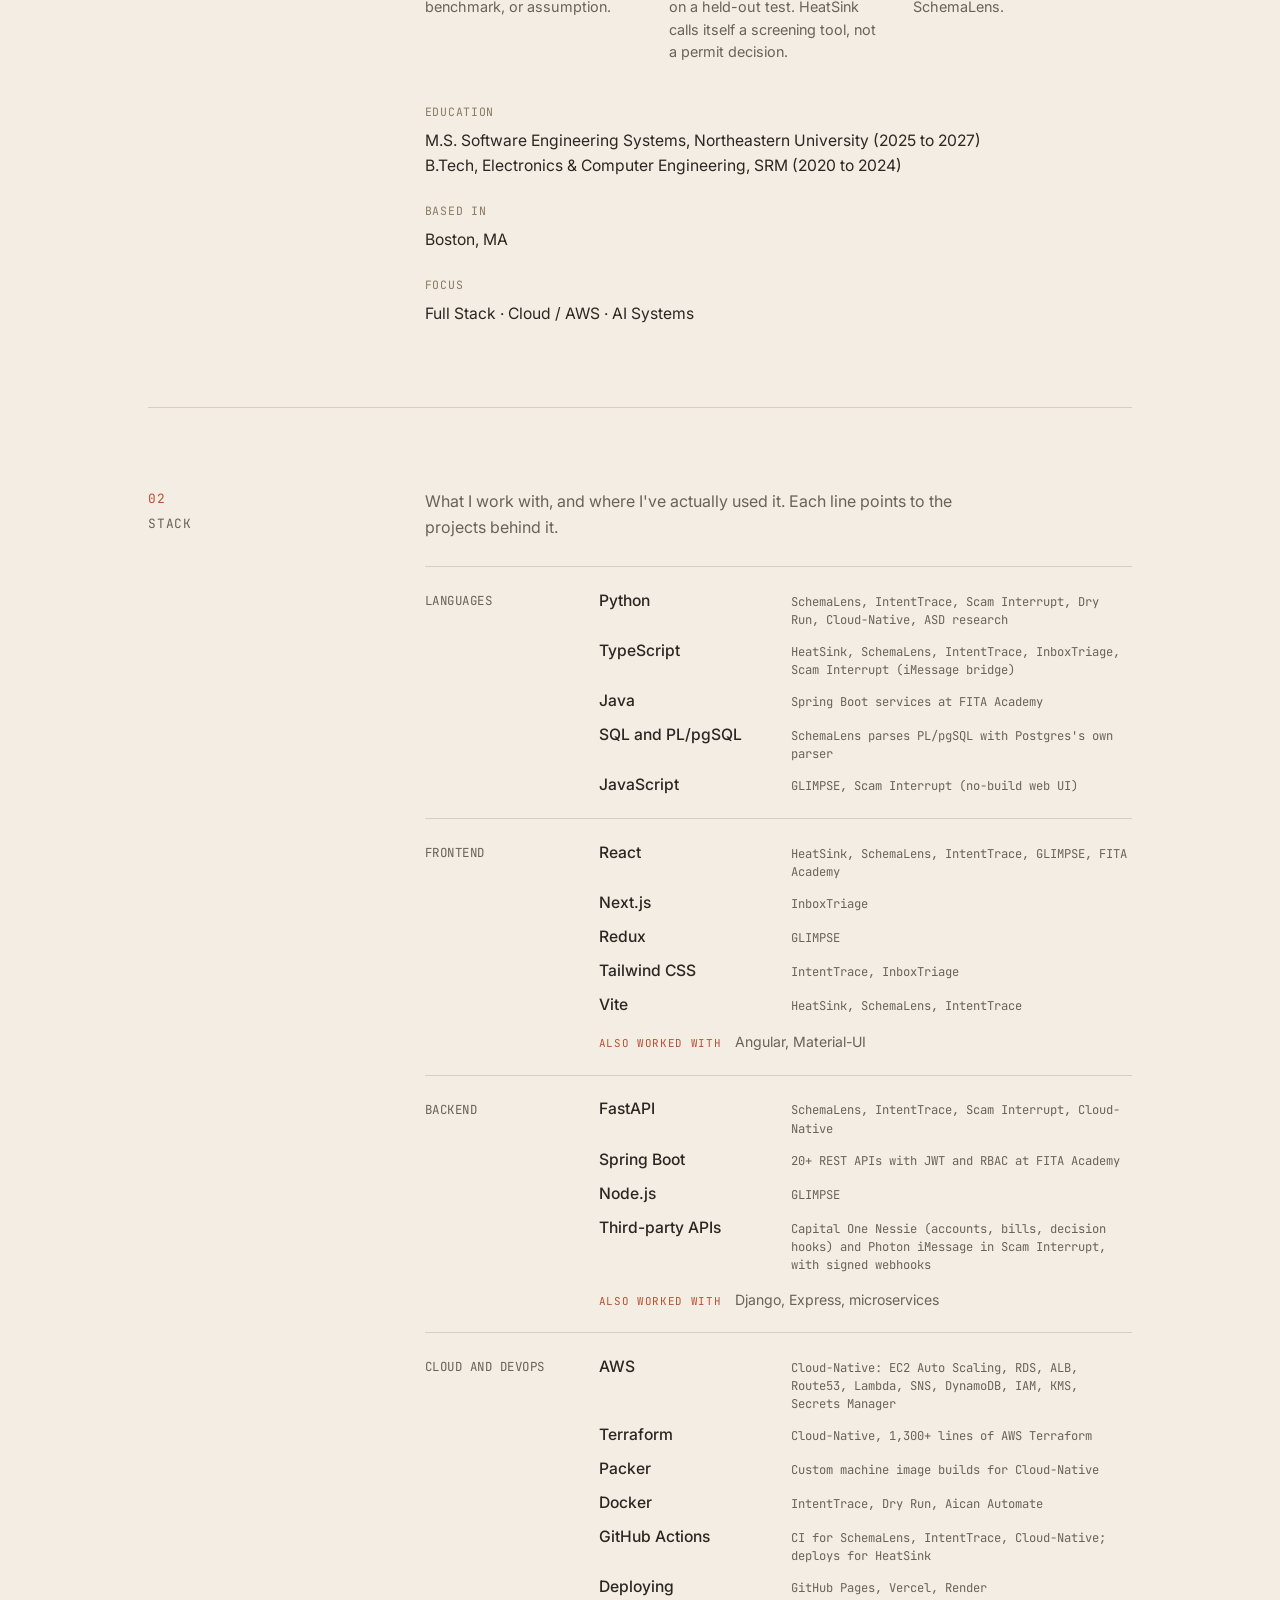
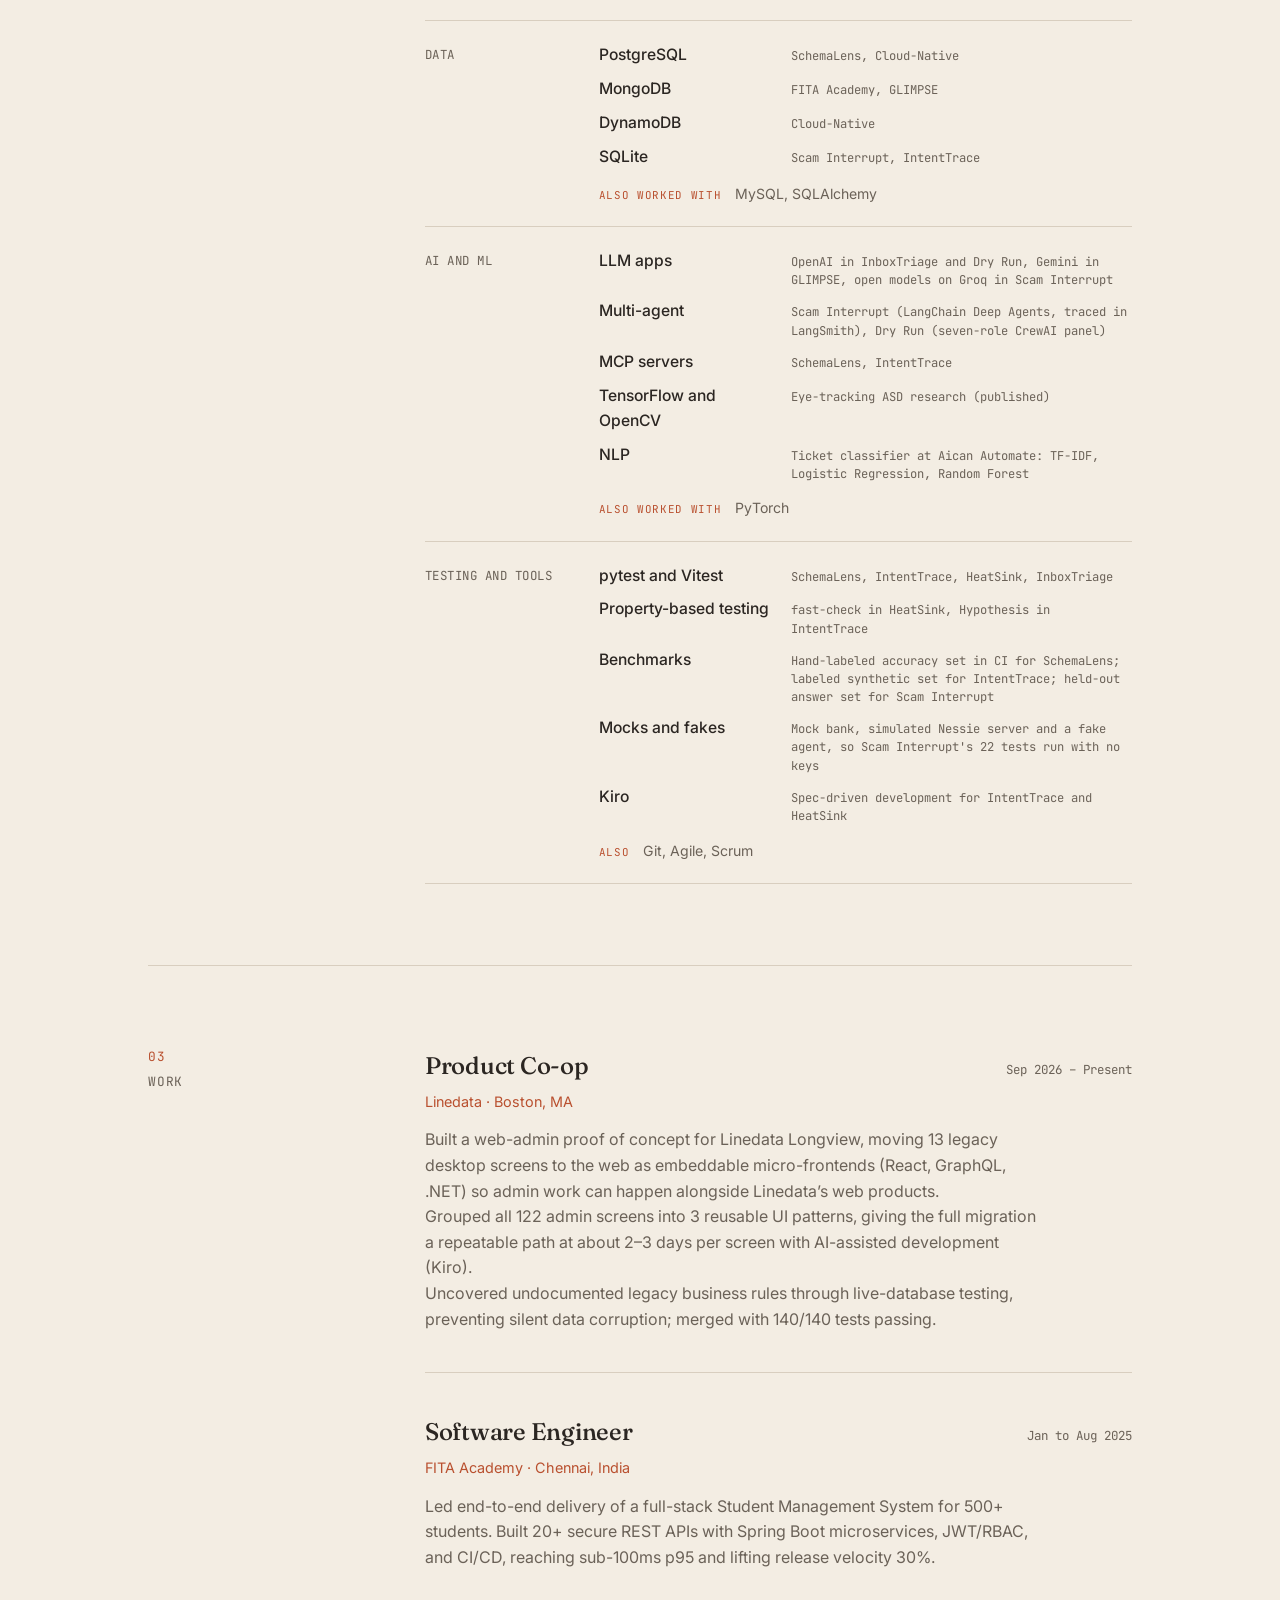
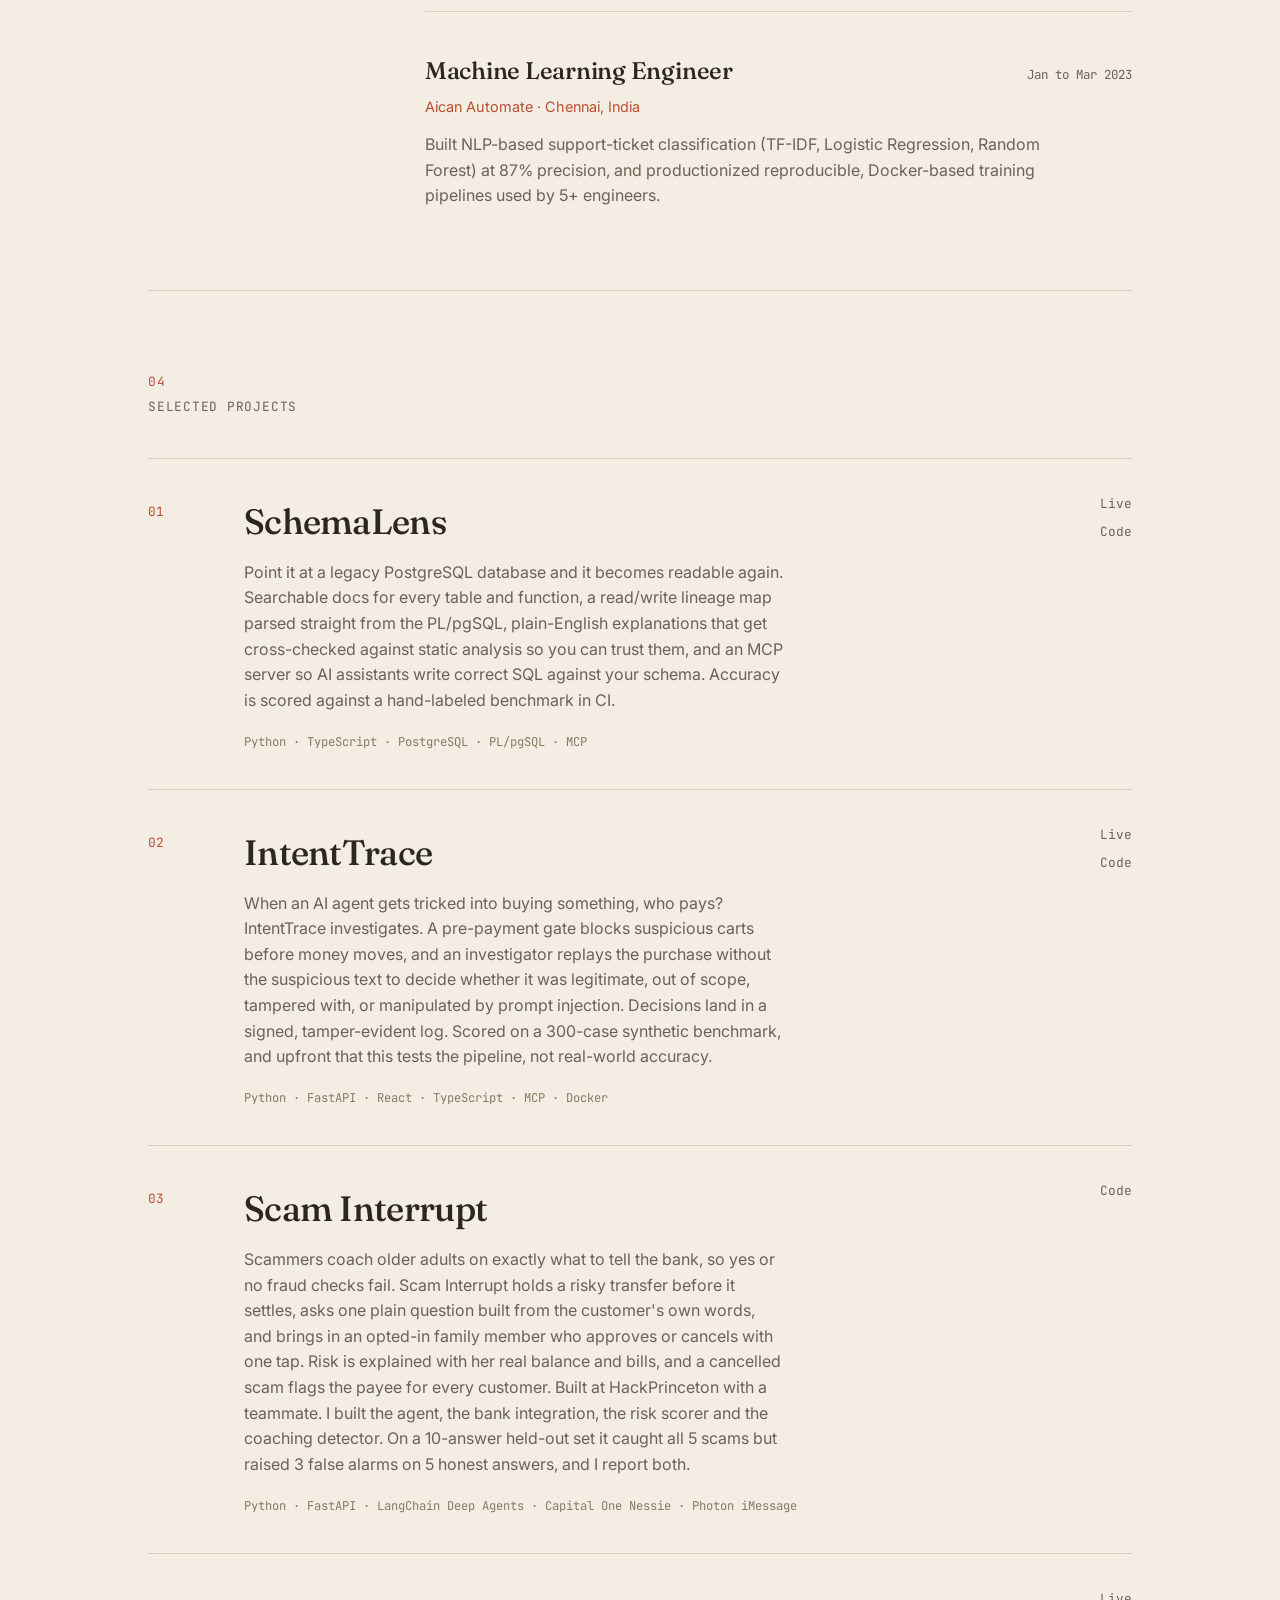
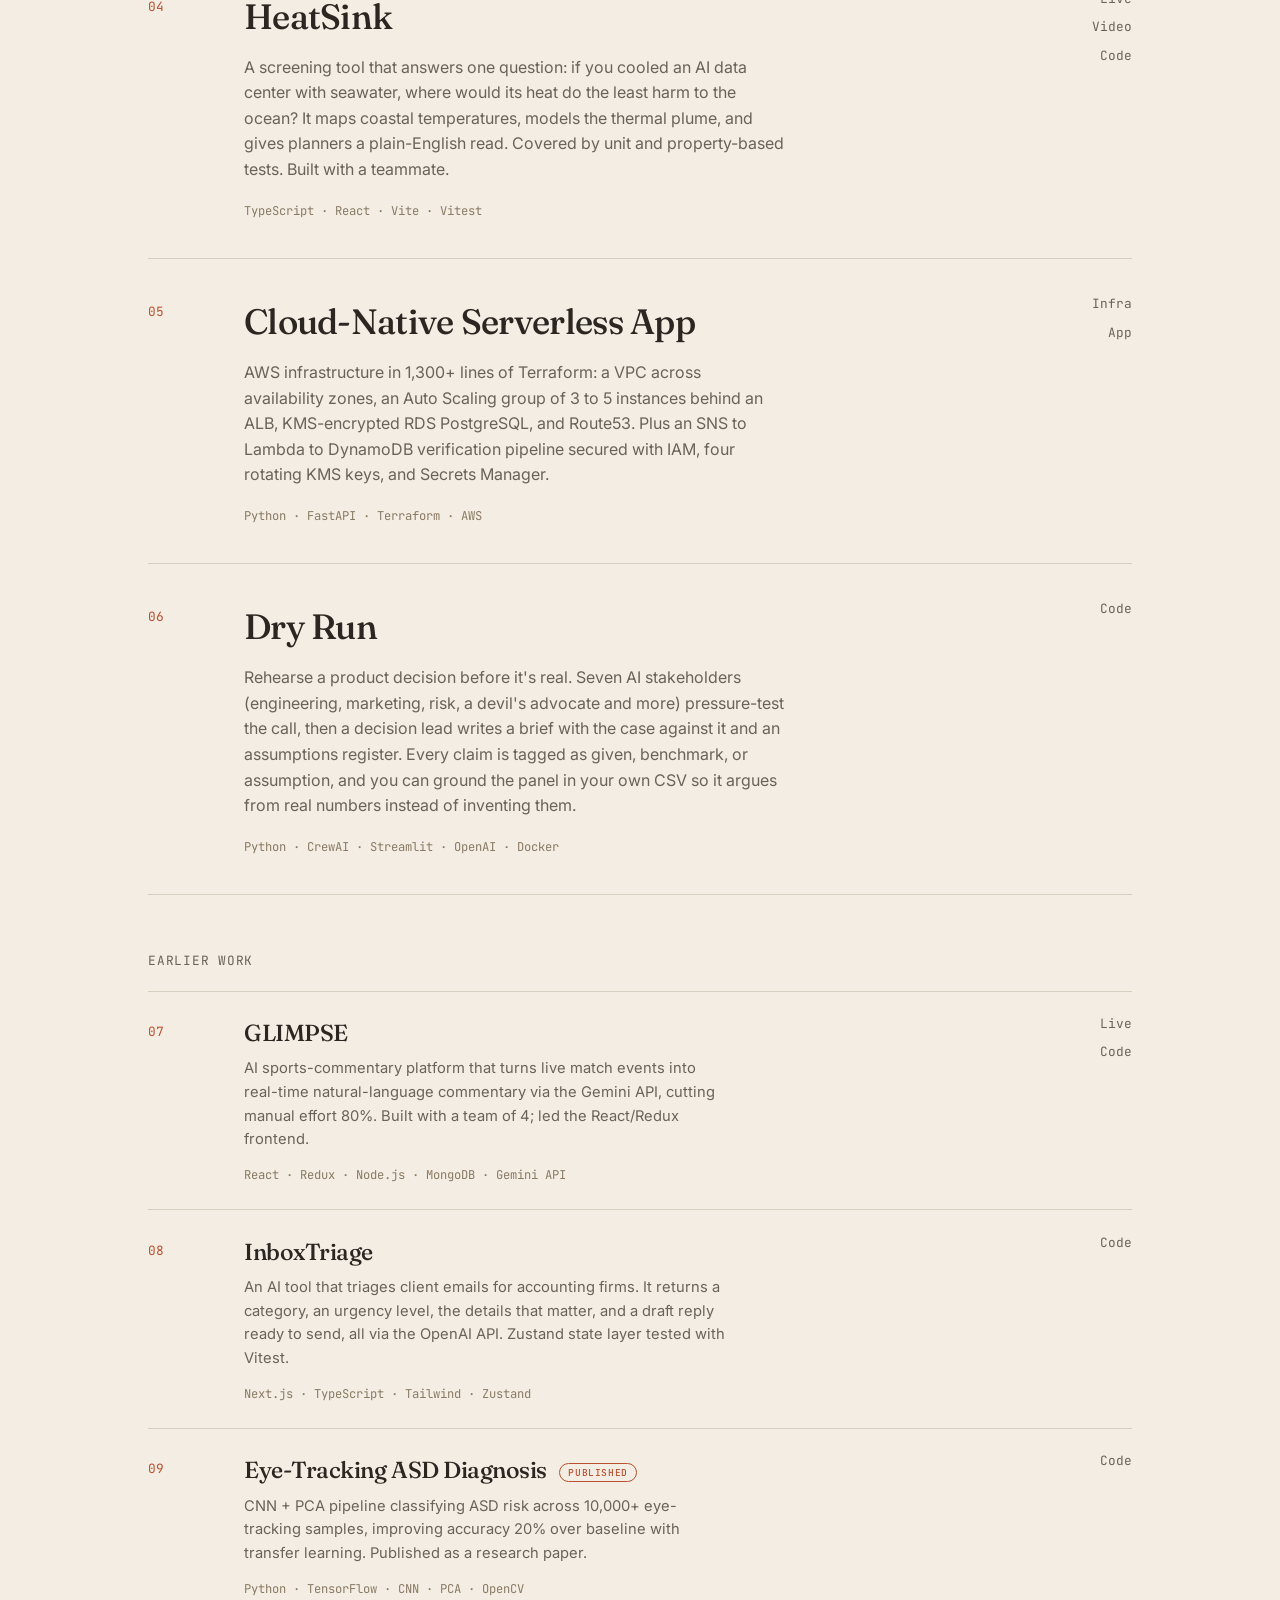
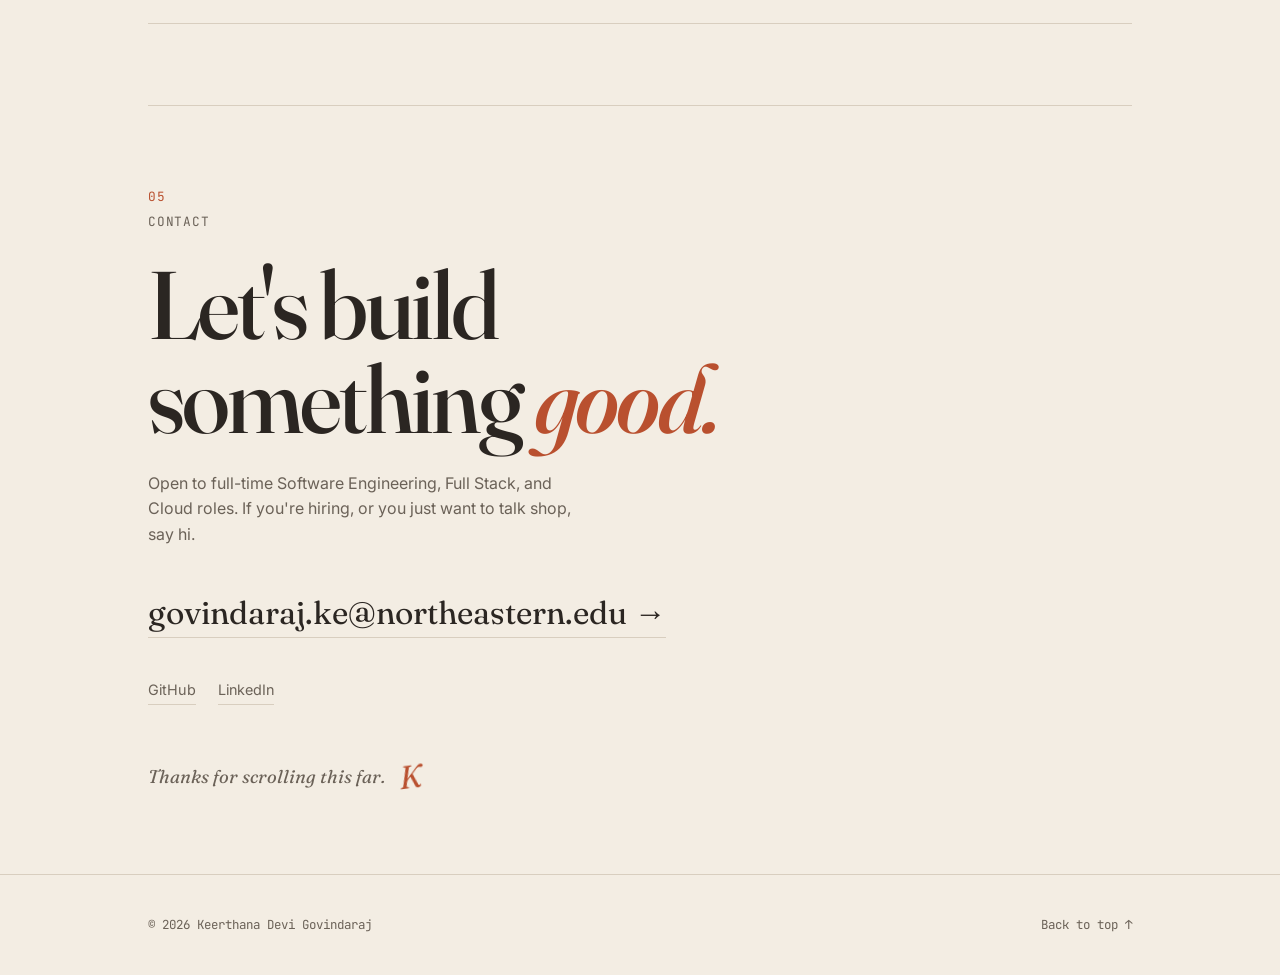
==== commit bd4b391a: "Linedata co-op: show end date as Present (Sep 2026 – Present)" ====
--- a/index.html
+++ b/index.html
@@ -271,7 +271,7 @@
             <article class="xp" data-reveal>
                <div class="xp__head">
                   <h3>Product Co-op</h3>
-                  <span class="xp__date">Sep 2026 – Dec 2026</span>
+                  <span class="xp__date">Sep 2026 – Present</span>
                </div>
                <span class="xp__org">Linedata · Boston, MA</span>
                <p>Built a web-admin proof of concept for Linedata Longview, moving 13 legacy desktop screens to the web as embeddable micro-frontends (React, GraphQL, .NET) so admin work can happen alongside Linedata’s web products.</p>
